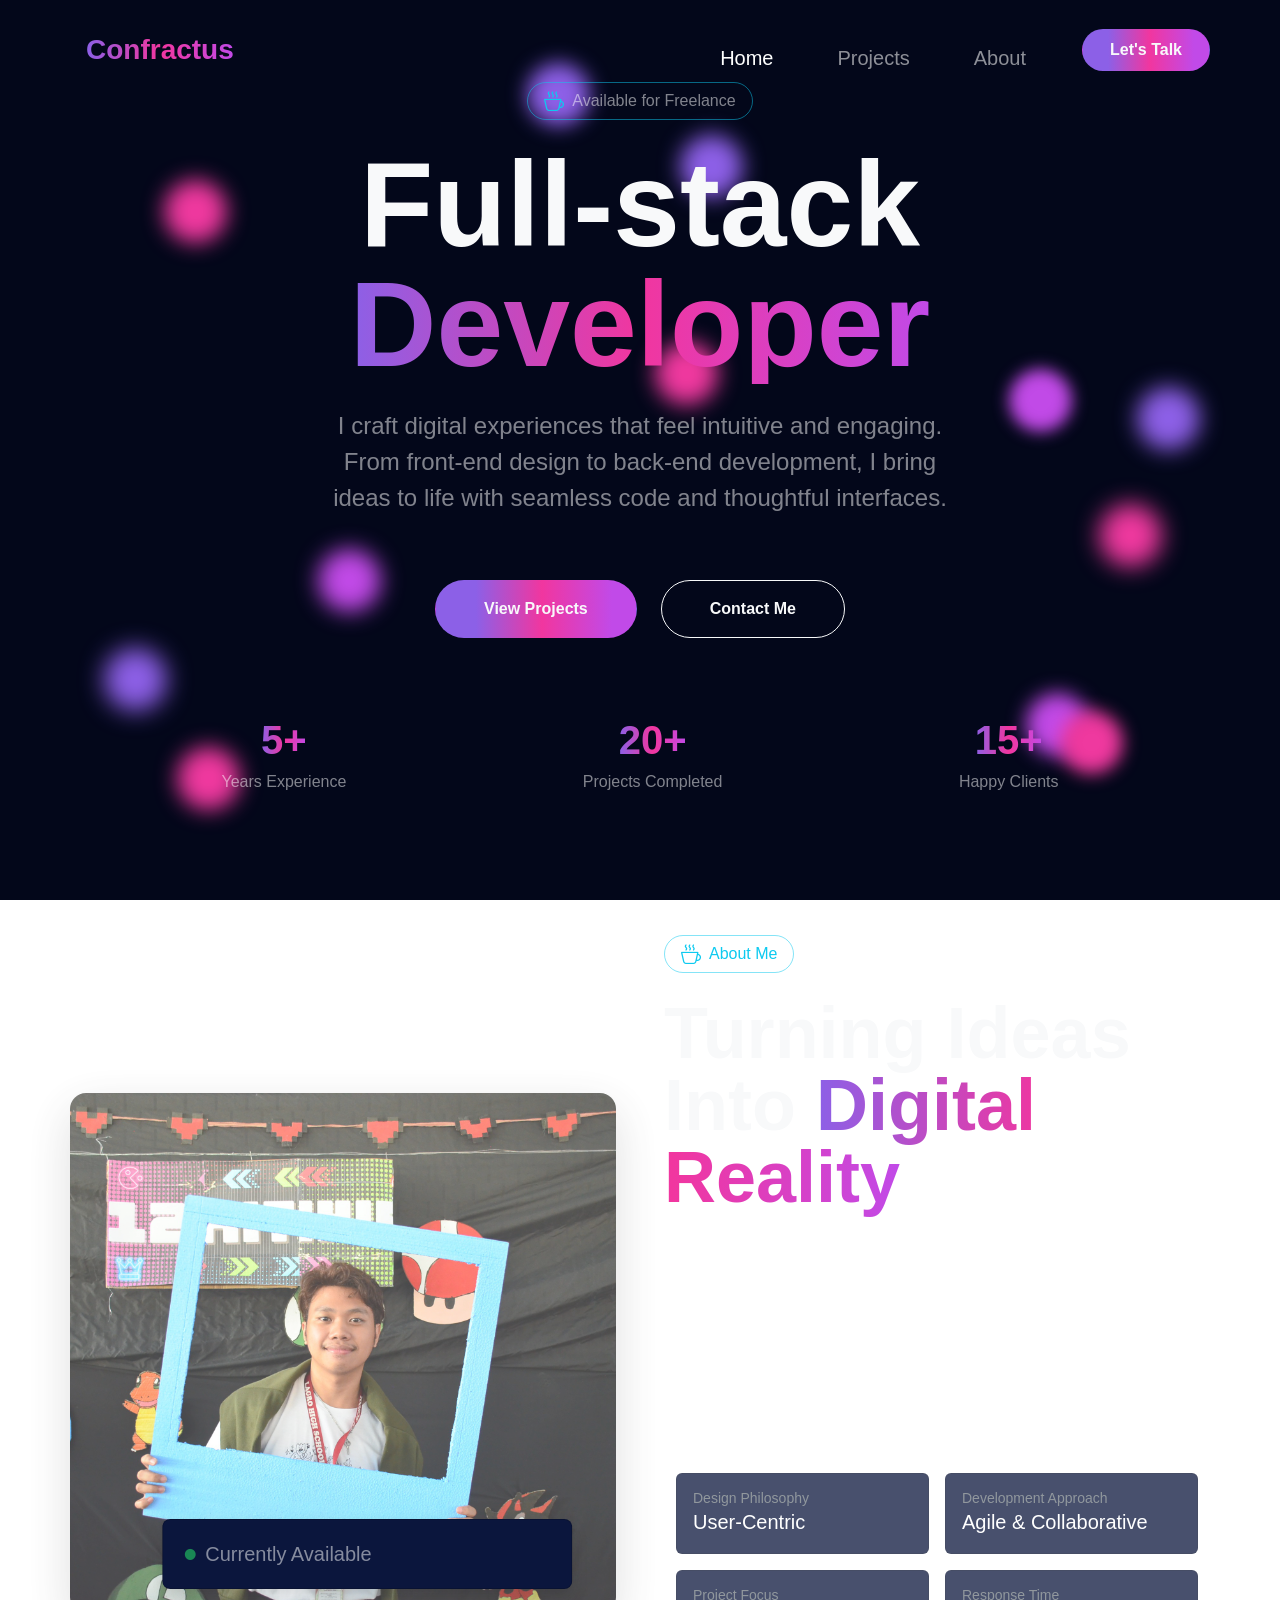
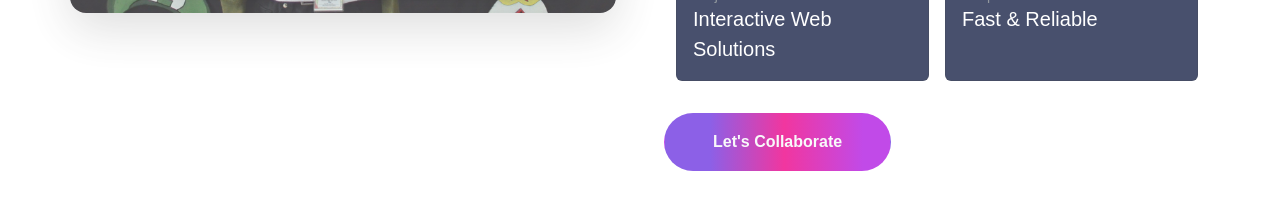
==== home.html @ 7df9ad9a "About me page" ====
<!DOCTYPE html>
<html lang="en">
<head>
    <meta charset="utf-8" />
    <meta http-equiv="X-UA-Compatible" content="IE=edge" />
    <meta name="viewport" content="width=device-width, initial-scale=1" />
    <meta name="description" content="Full-stack developer bringing ideas to life through intuitive design and interactive experiences."/>
    <meta name="author" content="Confractus" />
    <link rel="icon" type="image/png" sizes="16x16" href="">
    <title>Confractus - Home</title>
    <link href="https://cdn.jsdelivr.net/npm/bootstrap@5.3.0/dist/css/bootstrap.min.css" rel="stylesheet"/>
    <script src="https://code.jquery.com/jquery-3.6.0.min.js"></script>
    <link rel="stylesheet" href="https://cdn.jsdelivr.net/npm/bootstrap-icons@1.11.0/font/bootstrap-icons.css" />
    <link rel="stylesheet" href="https://unpkg.com/aos@next/dist/aos.css" />
    <link rel="stylesheet" href="css/background.css">
    <link rel="stylesheet" href="css/style.css">
</head>
<body>
    <div class="background">
        <span></span>
        <span></span>
        <span></span>
        <span></span>
        <span></span>
        <span></span>
        <span></span>
        <span></span>
        <span></span>
        <span></span>
        <span></span>
        <span></span>
        <span></span>
    </div>

    <nav class="navbar navbar-expand-lg navbar-dark fixed-top p-0 py-lg-2" id="mainNavbar">
        <div class="container-lg p-0 d-flex justify-content-between align-items-center">
            
            <div class="d-flex justify-content-between align-items-center w-100 w-lg-auto p-3" id="headerNavBar">
                <a class="navbar-brand text-gradient fw-bold fs-3 m-0" href="home.html">Confractus</a>

                <button class="navbar-toggler" type="button" data-bs-toggle="collapse" data-bs-target="#navbarScroll" aria-controls="navbarScroll" aria-expanded="false" aria-label="Toggle navigation">
                    <span class="navbar-toggler-icon"></span>
                </button>
            </div>

            <div class="collapse navbar-collapse justify-content-end fs-5 px-3 px-lg-0" id="navbarScroll">
                <ul class="navbar-nav me-lg-5 mb-2 mb-lg-0 my-sm-3 gap-lg-5">
                    <li class="nav-item">
                        <a class="nav-link active" href="home.html">Home</a>
                    </li>
                    <li class="nav-item">
                        <a class="nav-link" href="#">Projects</a>
                    </li>
                    <li class="nav-item">
                        <a class="nav-link" href="#aboutMe">About</a>
                    </li>
                </ul>
                <div class="pb-4 pb-lg-0 w-100" style="min-width: 8rem;">
                    <a href="#contact" class="btn btn-extend btn-shadow-gradient rounded-pill px-4 py-2 fw-bold text-light background-gradient w-100">Let's Talk</a>
                </div>
            </div>
        </div>
    </nav>

    <section class="container-fluid mb-5" >
        <div class="container d-flex justify-content-center align-items-center text-center"style="height: clamp(90vh, 100vh, 100vh);">
            <div class="d-flex flex-column justify-content-between align-items-center" >
                <span class="badge rounded-pill mb-4 border border-info p-2 border-opacity-50 px-3 py-2 d-flex align-items-center gap-2 hover-enlarge ">
                    <i class="bi bi-cup-hot fs-5 text-info "></i>
                    <span class="fw-normal text-white-50 fs-6">Available for Freelance</span>
                </span>

                <h1 class=" heading-text mb-4 fw-bold text-light lh-1 d-flex flex-column"> Full-stack <span class="text-gradient">Developer</span></h1>
                <p class="col-lg-7 col-sm-12 text-white-50 fs-4 ">I craft digital experiences that feel intuitive and engaging. From front-end design to back-end development, I bring ideas to life with seamless code and thoughtful interfaces.</p>

                <div class="container d-flex justify-content-center align-items-center gap-4 my-5">
                    <button class="  btn rounded-pill px-5 btn-extend btn-shadow-gradient py-3 background-gradient text-light fw-bold">View Projects</button>
                    <button class=" btn btn-outline-light btn-extend rounded-pill px-5 py-3 fw-bold">Contact Me</button>
                </div>
                <div class="col-lg-9 col-sm-12 d-flex justify-content-between align-items-center my-4">
                <div class="hover-moving-top">
                    <span class="fw-bold text-gradient fs-1">5+</span>
                    <p class="text-white-50 mb-0">Years Experience</p>
                </div>
                <div class="hover-moving-top">
                    <span class="fw-bold text-gradient fs-1">20+ </span>
                    <p class="text-white-50 mb-0">Projects Completed</p>
                </div>
                <div class="hover-moving-top">
                    <span class="fw-bold text-gradient fs-1">15+</span>
                    <p class="text-white-50 mb-0">Happy Clients</p>
                </div>
            </div>
            </div>
        </div>
    </section>

    <section class="container my-5 d-flex justify-content-center align-items-center" id="aboutMe" data-aos="fade-zoom-in" data-aos-easing="ease-in-back" data-aos-delay="100" data-aos-offset="0">
        <div class="d-flex flex-column justify-content-center align-items-center" >
            <div class="container d-flex justify-content-center align-items-center gap-5 flex-lg-row flex-column">
                <div class="col-lg-6 col-sm-12 d-flex justify-content-center align-items-center position-relative bg-transparent rounded-4">
                    <img src="images/Entreppic.jpg" alt="Profile Image" class="img-fluid rounded-4 shadow-lg opacity-75 " style="max-width: 100%; height: auto;">

                    <div class="card w-75 bg-dark-blue rounded-3 d-flex flex-row align-items-center p-1  position-absolute bottom-0 start-50 translate-middle-x m-3 m-md-4 shadow">
                        <p class="fs-5 fw-medium text-white-50 d-flex align-items-center m-0 gap-2 ms-3"><span class="fs-1 text-success">•</span> Currently Available</p>
                    </div>
                </div>
                <div class="col-lg-6 col-sm-12 d-flex flex-column justify-content-center align-items-start gap-4">
                    <span class="badge rounded-pill border border-info p-2 border-opacity-50 px-3 py-2 d-flex align-items-center gap-2 hover-enlarge">
                        <i class="bi bi-cup-hot fs-5 text-info"></i>
                        <span class="fw-normal text-info fs-6">About Me</span>
                    </span>
                    <h2 class="display-2 mb-2 fw-bold text-light lh-1">Turning Ideas Into <span class="text-gradient">Digital Reality</span></h2>
                    <p class="text-white-50 fs-5 mb-0 ">I’m a full-stack developer passionate about building seamless, interactive digital experiences. I craft intuitive interfaces and robust systems that work beautifully.</p>
                    <p class="text-white-50 fs-5 mb-0">Every project blends creativity with technical precision, ensuring functionality meets design. From web applications to UI/UX solutions, I bring ideas to life with impact and purpose.</p>

                    <div class="container mb-2">
                        <div class="row g-3">
                            <div class="col-lg-6 col-12">
                                <div class="card bg-dark-blue opacity-75 h-100 hover-border bg-opacity-75">
                                    <div class="card-body">
                                        <h5 class="card-title fs-7 text-secondary fw-normal mb-0">Design Philosophy</h5>
                                        <p class="card-text fs-5 fw-medium text-white">User-Centric</p>
                                    </div>
                                </div>
                            </div>

                            <div class="col-lg-6 col-12">
                                <div class="card bg-dark-blue opacity-75 h-100 hover-border bg-opacity-75">
                                    <div class="card-body">
                                        <h5 class="card-title fs-7 text-secondary fw-normal mb-0"> Development Approach</h5>
                                        <p class="card-text fs-5 fw-medium text-white">Agile & Collaborative</p>
                                    </div>
                                </div>
                            </div>

                            <div class="col-lg-6 col-12">
                                <div class="card bg-dark-blue opacity-75 h-100 hover-border bg-opacity-75">
                                    <div class="card-body">
                                        <h5 class="card-title fs-7 text-secondary fw-normal mb-0"> Project Focus</h5>
                                        <p class="card-text fs-5 fw-medium text-white">Interactive Web Solutions</p>
                                    </div>
                                </div>
                            </div>

                            <div class="col-lg-6 col-12">
                                <div class="card bg-dark-blue opacity-75 h-100 hover-border bg-opacity-75">
                                    <div class="card-body">
                                        <h5 class="card-title fs-7 text-secondary fw-normal mb-0"> Response Time</h5>
                                        <p class="card-text fs-5 fw-medium text-white"> Fast & Reliable</p>
                                    </div>
                                </div>
                            </div>

                        </div>
                    </div>

                    <button class="btn rounded-pill px-5 btn-extend btn-shadow-gradient py-3 background-gradient text-light fw-bold">Let's Collaborate</button>

                </div>
            </div>
        </div>
    </section>

    <script src="https://unpkg.com/aos@next/dist/aos.js"></script>
    <script src="js/navScroll.js"></script>
    <script>
        AOS.init();
    </script>
    <script src="https://cdn.jsdelivr.net/npm/bootstrap@5.3.2/dist/js/bootstrap.bundle.min.js"></script>

</body>
</html>
---- css/background.css ----
@keyframes move {
    100% {
        transform: translate3d(0, 0, 1px) rotate(360deg);
    }
}

.background {
    position: fixed;
    width: 100vw;
    height: 100vh;
    top: 0;
    left: 0;
    background: #03071a;
    overflow: hidden;
    z-index: -1;
}

.background span {
    width: 7vmin;
    height: 7vmin;
    border-radius: 7vmin;
    backface-visibility: hidden;
    position: absolute;
    animation: move;
    animation-duration: 1;
    animation-timing-function: linear;
    animation-iteration-count: infinite;
}


.background span:nth-child(0) {
    color: #8d60e7;
    top: 66%;
    left: 99%;
    animation-duration: 227s;
    animation-delay: -39s;
    transform-origin: -22vw -12vh;
    box-shadow: 14vmin 0 1.9035317954712871vmin currentColor;
}
.background span:nth-child(1) {
    color: #ef399f;
    top: 83%;
    left: 4%;
    animation-duration: 38s;
    animation-delay: -332s;
    transform-origin: 20vw -22vh;
    box-shadow: 14vmin 0 2.3230791707341334vmin currentColor;
}
.background span:nth-child(2) {
    color: #8d60e7;
    top: 43%;
    left: 79%;
    animation-duration: 140s;
    animation-delay: -270s;
    transform-origin: -14vw -17vh;
    box-shadow: 14vmin 0 2.4703253851269684vmin currentColor;
}
.background span:nth-child(3) {
    color: #ef399f;
    top: 38%;
    left: 61%;
    animation-duration: 112s;
    animation-delay: -378s;
    transform-origin: -8vw -16vh;
    box-shadow: -14vmin 0 2.3853430207777944vmin currentColor;
}
.background span:nth-child(4) {
    color: #8d60e7;
    top: 72%;
    left: 18%;
    animation-duration: 53s;
    animation-delay: -411s;
    transform-origin: 18vw -10vh;
    box-shadow: -14vmin 0 2.664532956546717vmin currentColor;
}
.background span:nth-child(5) {
    color: #ef399f;
    top: 20%;
    left: 3%;
    animation-duration: 234s;
    animation-delay: -212s;
    transform-origin: 19vw 12vh;
    box-shadow: 14vmin 0 2.3754712622500214vmin currentColor;
}
.background span:nth-child(6) {
    color: #8d60e7;
    top: 7%;
    left: 51%;
    animation-duration: 160s;
    animation-delay: -37s;
    transform-origin: -11vw -1vh;
    box-shadow: -14vmin 0 2.244626009627521vmin currentColor;
}
.background span:nth-child(7) {
    color: #c14ae7;
    top: 77%;
    left: 90%;
    animation-duration: 376s;
    animation-delay: -317s;
    transform-origin: 3vw 0vh;
    box-shadow: -14vmin 0 2.1729302983717815vmin currentColor;
}
.background span:nth-child(8) {
    color: #8d60e7;
    top: 15%;
    left: 63%;
    animation-duration: 265s;
    animation-delay: -195s;
    transform-origin: -2vw 22vh;
    box-shadow: -14vmin 0 2.31947982531946vmin currentColor;
}
.background span:nth-child(9) {
    color: #ef399f;
    top: 79%;
    left: 73%;
    animation-duration: 172s;
    animation-delay: -128s;
    transform-origin: 7vw -2vh;
    box-shadow: 14vmin 0 1.8725979109656739vmin currentColor;
}
.background span:nth-child(10) {
    color: #c14ae7;
    top: 41%;
    left: 69%;
    animation-duration: 392s;
    animation-delay: -348s;
    transform-origin: 15vw -19vh;
    box-shadow: 14vmin 0 1.7875002948753234vmin currentColor;
}
.background span:nth-child(11) {
    color: #c14ae7;
    top: 61%;
    left: 15%;
    animation-duration: 333s;
    animation-delay: -426s;
    transform-origin: -15vw 13vh;
    box-shadow: 14vmin 0 2.4241641636462323vmin currentColor;
}
.background span:nth-child(12) {
    color: #ef399f;
    top: 56%;
    left: 76%;
    animation-duration: 121s;
    animation-delay: -231s;
    transform-origin: 23vw 2vh;
    box-shadow: 14vmin 0 2.5846522515833668vmin currentColor;
}
---- css/style.css ----
html {
  scroll-behavior: smooth;
}
body {
    font-family: 'Poppins', sans-serif;
    scroll-behavior: smooth;
}
section.container {
    height: 90vh;
}

.text-gradient {
    background: linear-gradient(90deg, #8c60e7, #f1369f, #c14ae8);
    -webkit-background-clip: text;
    -webkit-text-fill-color: transparent;
}
.background-gradient {
    background: #8c60e7;
    background: linear-gradient(
        90deg,
        rgba(140, 96, 231, 1) 20%,
        rgba(241, 54, 159, 1) 53%,
        rgba(193, 74, 232, 1) 88%
    );
}

.fs-7 {
  font-size: 0.875rem;
}

.fs-8 {
  font-size: 0.75rem; 
}

.heading-text {
    font-size: clamp(5.5rem, 10vw, 7.5rem);
}

.hover-enlarge:hover {
    transform: scale(1.1);
    transition: transform 0.4s ease;
    box-shadow: 0 2px 15px rgba(193, 74, 232, 0.322);
}

.hover-moving-top:hover {
    transform: translateY(-10px);
    transition: transform 0.3s ease;
}

.hover-border:hover {
    border:2px solid #7478ebb0;
    box-shadow: 0 0 10px rgba(116, 120, 235, 0.623);
    transition: box-shadow 0.3s ease;
}

.btn-shadow-gradient:hover {
    background: linear-gradient(90deg, #8c60e7, #f1369f, #c14ae8);
    box-shadow: 0 4px 15px rgba(193, 74, 232, 0.6);
}

.bg-dark-blue {
    background-color: #0b163d;
}

.text-light-blue {
    color: #7477eb;
}

.navbar.scrolled {
    background: #060d33; 
    box-shadow: 0 5px 15px rgba(0,0,0,0.1);
    padding: 10px 0;
}

.navbar-background {
    background: #060d33; 
}

.navbar-background-secondary {
    background: rgb(9, 22, 68); 
    box-shadow: 0 5px 15px rgba(0,0,0,0.1);
}
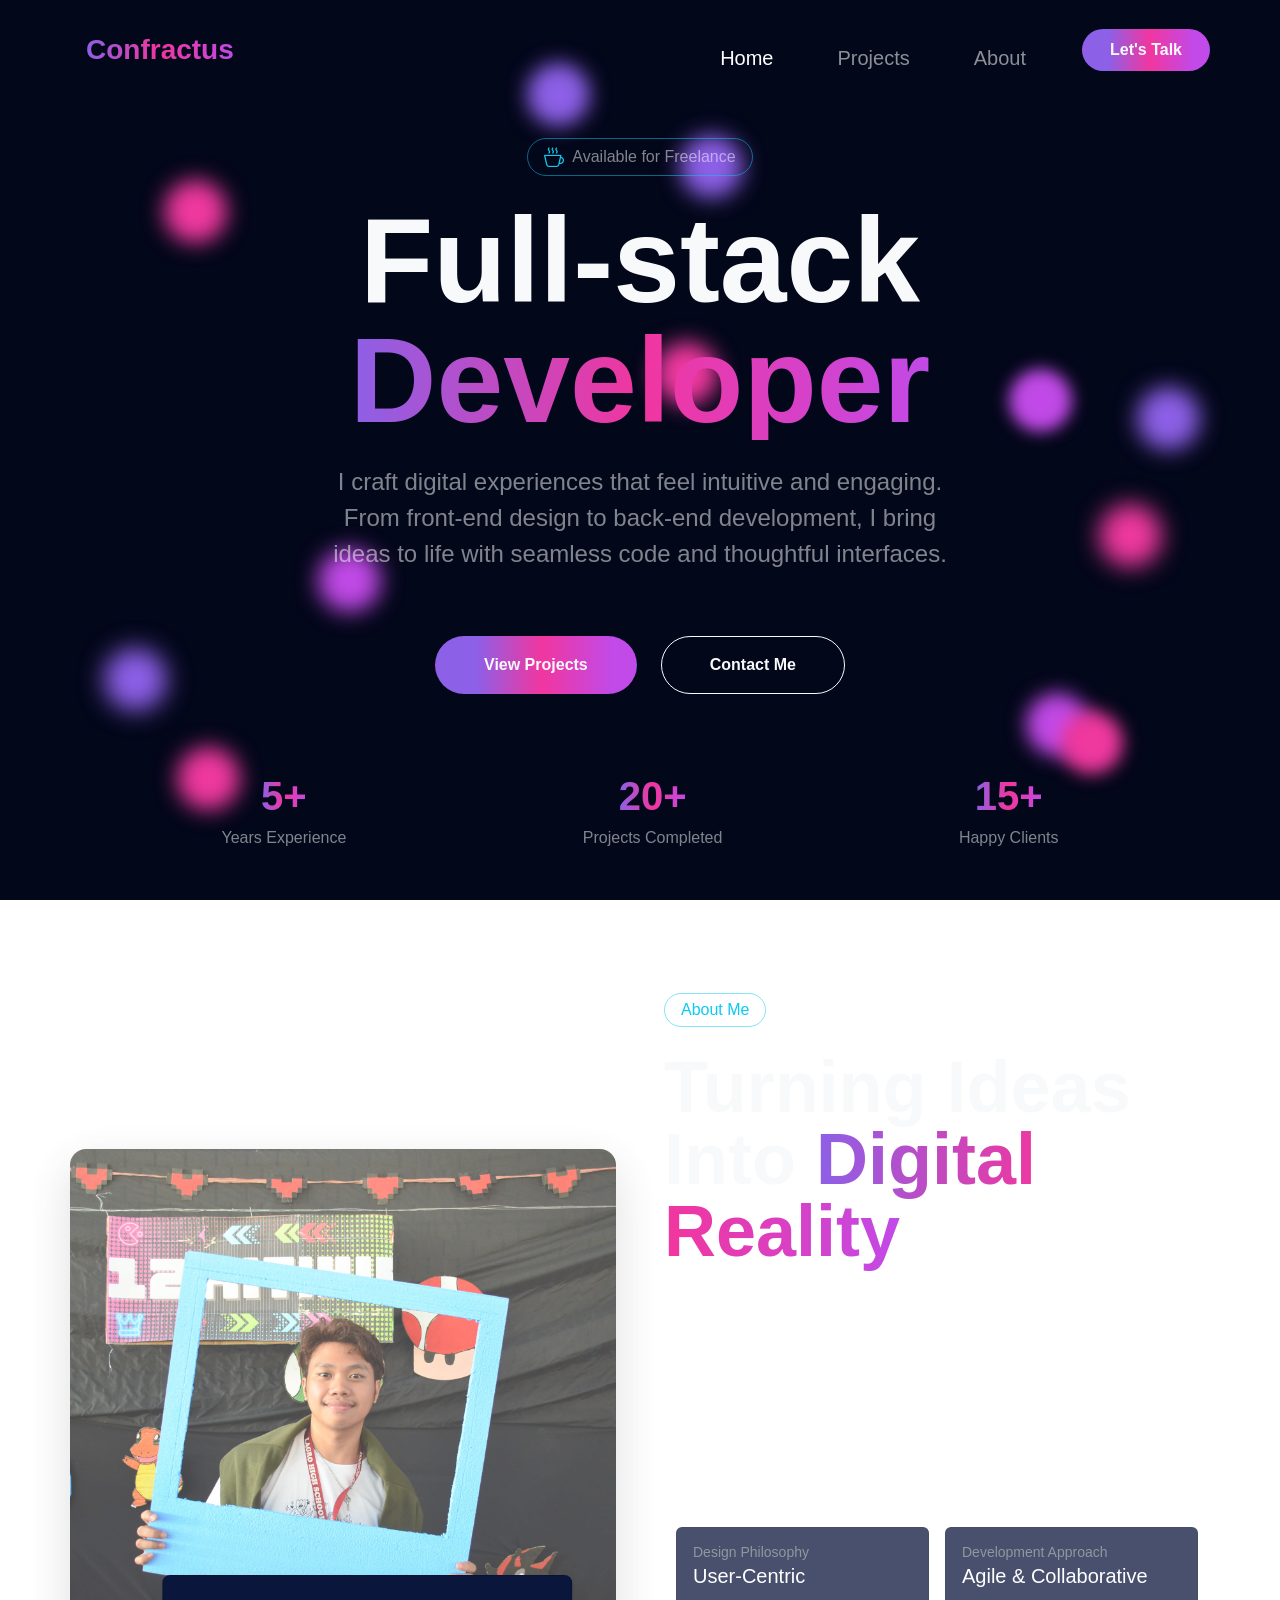
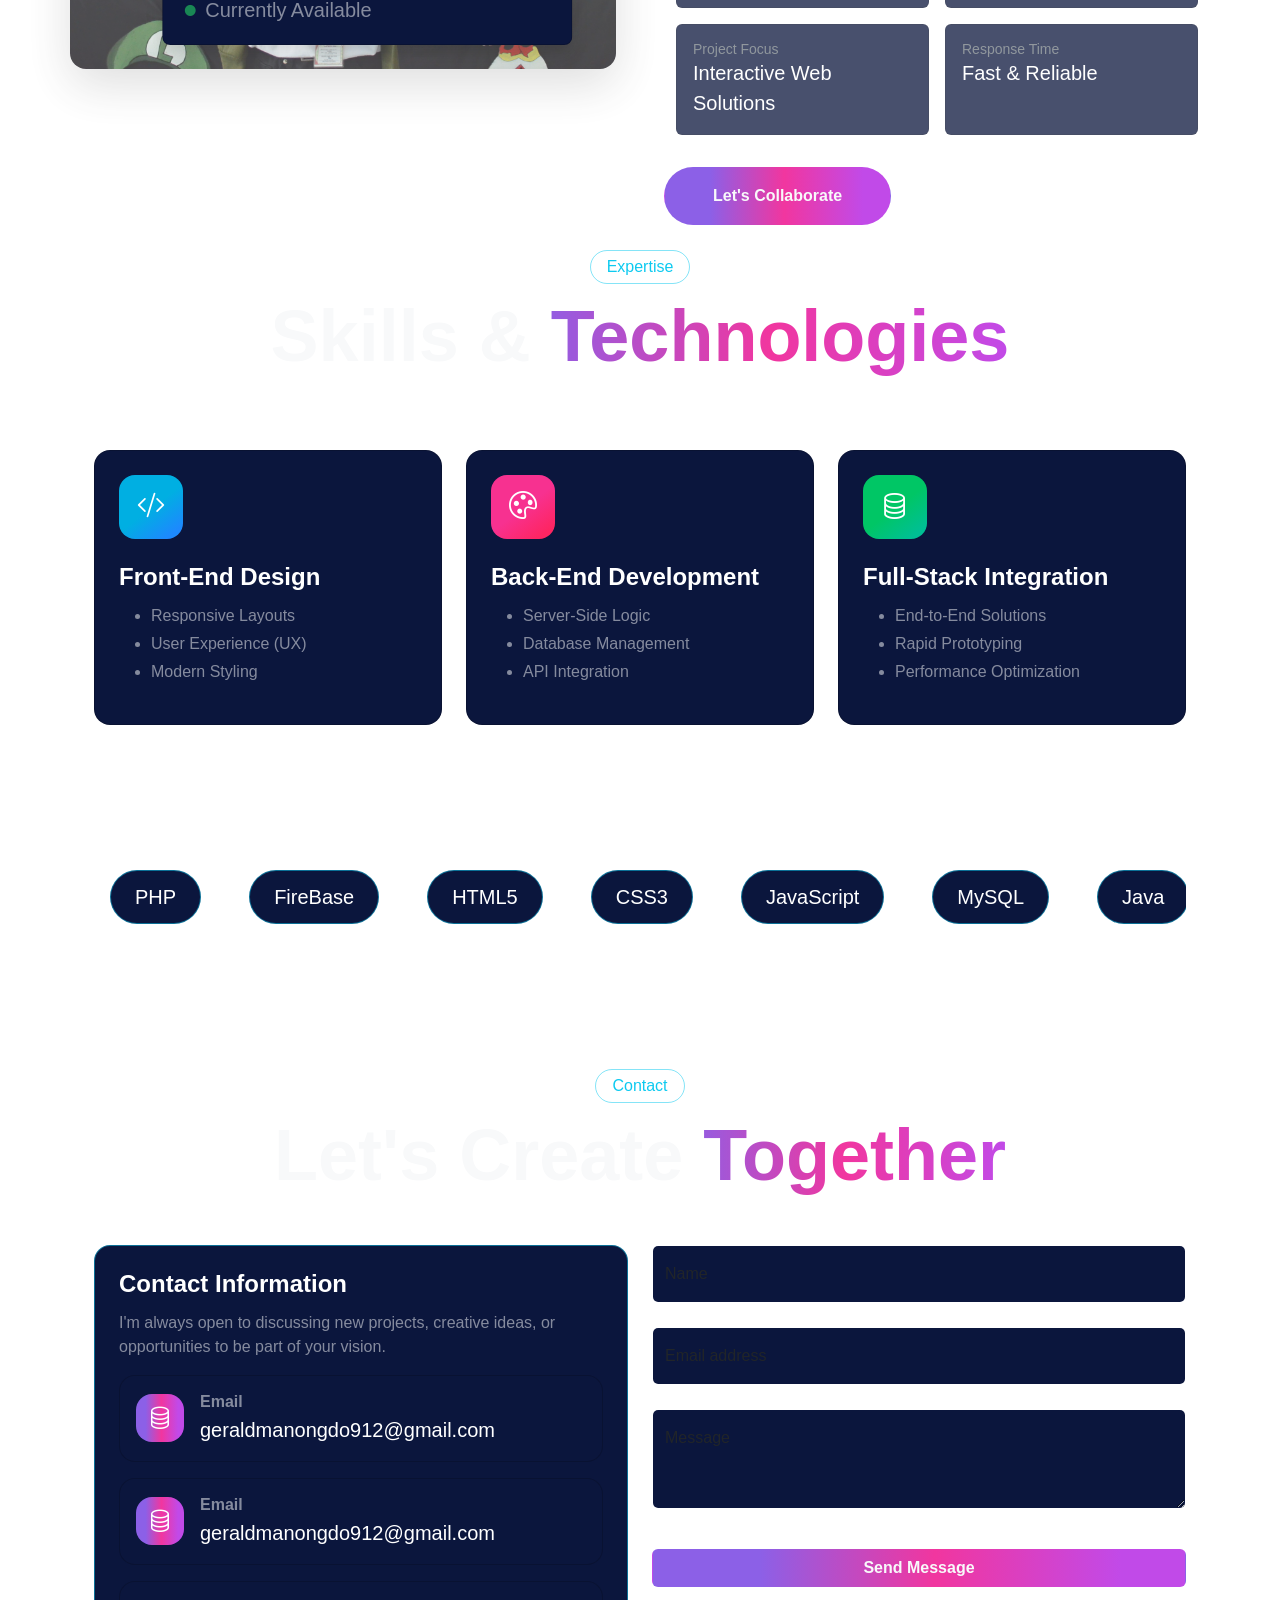
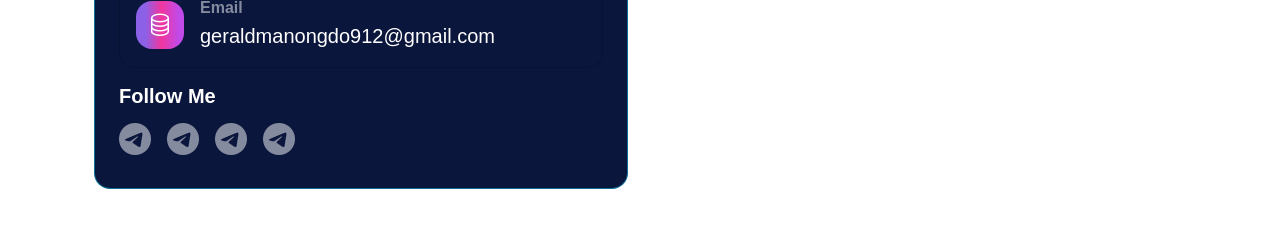
==== commit 36f9ec33: "skills and techstack" ====
--- a/home.html
+++ b/home.html
@@ -14,6 +14,9 @@
     <link rel="stylesheet" href="https://unpkg.com/aos@next/dist/aos.css" />
     <link rel="stylesheet" href="css/background.css">
     <link rel="stylesheet" href="css/style.css">
+    <link rel="stylesheet" href="css/loadingPage.css">
+    <link rel="stylesheet" href="css/marquee.css">
+    <link rel="stylesheet" href="css/floatingLable.css">
 </head>
 <body>
     <div class="background">
@@ -32,7 +35,7 @@
         <span></span>
     </div>
 
-    <nav class="navbar navbar-expand-lg navbar-dark fixed-top p-0 py-lg-2" id="mainNavbar">
+    <nav class="navbar navbar-expand-lg navbar-dark fixed-top p-0 py-lg-2 z-1" id="mainNavbar">
         <div class="container-lg p-0 d-flex justify-content-between align-items-center">
             
             <div class="d-flex justify-content-between align-items-center w-100 w-lg-auto p-3" id="headerNavBar">
@@ -44,7 +47,7 @@
             </div>
 
             <div class="collapse navbar-collapse justify-content-end fs-5 px-3 px-lg-0" id="navbarScroll">
-                <ul class="navbar-nav me-lg-5 mb-2 mb-lg-0 my-sm-3 gap-lg-5">
+                <ul class="navbar-nav me-lg-5 mb-2 mb-lg-0 my-sm-3 gap-lg-5 ">
                     <li class="nav-item">
                         <a class="nav-link active" href="home.html">Home</a>
                     </li>
@@ -62,8 +65,8 @@
         </div>
     </nav>
 
-    <section class="container-fluid mb-5" >
-        <div class="container d-flex justify-content-center align-items-center text-center"style="height: clamp(90vh, 100vh, 100vh);">
+    <section class="container-fluid my-5 pt-2" >
+        <div class="container d-flex justify-content-center align-items-center text-center" style="height: clamp(90vh, 100vh, 100vh);">
             <div class="d-flex flex-column justify-content-between align-items-center" >
                 <span class="badge rounded-pill mb-4 border border-info p-2 border-opacity-50 px-3 py-2 d-flex align-items-center gap-2 hover-enlarge ">
                     <i class="bi bi-cup-hot fs-5 text-info "></i>
@@ -95,7 +98,7 @@
         </div>
     </section>
 
-    <section class="container my-5 d-flex justify-content-center align-items-center" id="aboutMe" data-aos="fade-zoom-in" data-aos-easing="ease-in-back" data-aos-delay="100" data-aos-offset="0">
+    <section class="container d-flex justify-content-center align-items-center" id="aboutMe" data-aos="fade-zoom-in" data-aos-easing="ease-in-back" data-aos-delay="100" data-aos-offset="0">
         <div class="d-flex flex-column justify-content-center align-items-center" >
             <div class="container d-flex justify-content-center align-items-center gap-5 flex-lg-row flex-column">
                 <div class="col-lg-6 col-sm-12 d-flex justify-content-center align-items-center position-relative bg-transparent rounded-4">
@@ -107,7 +110,6 @@
                 </div>
                 <div class="col-lg-6 col-sm-12 d-flex flex-column justify-content-center align-items-start gap-4">
                     <span class="badge rounded-pill border border-info p-2 border-opacity-50 px-3 py-2 d-flex align-items-center gap-2 hover-enlarge">
-                        <i class="bi bi-cup-hot fs-5 text-info"></i>
                         <span class="fw-normal text-info fs-6">About Me</span>
                     </span>
                     <h2 class="display-2 mb-2 fw-bold text-light lh-1">Turning Ideas Into <span class="text-gradient">Digital Reality</span></h2>
@@ -162,6 +164,201 @@
         </div>
     </section>
 
+    <section class="container d-flex flex-column justify-content-center align-items-center" id="aboutMe" data-aos="fade-zoom-in" data-aos-easing="ease-in-back" data-aos-delay="100" data-aos-offset="0">
+        <span class="badge rounded-pill border border-info p-2 border-opacity-50 px-3 py-2 d-flex align-items-center gap-2 hover-enlarge mb-3">
+            <span class="fw-normal text-info fs-6">Expertise</span>
+        </span>
+
+        <h2 class="display-2 mb-2 fw-bold text-light lh-1">Skills &<span class="text-gradient"> Technologies</span></h2>
+        <p class=" text-white-50 fs-5">A comprehensive toolkit for creating exceptional digital experiences</p>
+
+        <div class="container my-4">
+            <div class="row g-4">
+                <div class="col-lg-4 col-md-6 col-12">
+                    <div class="card bg-dark-blue hover-border hover-moving-top text-white p-2 rounded-4 h-100">
+                        <div class="card-body">
+                            <span class="background-gradient-blue hover-spin rounded-4 d-flex align-items-center justify-content-center mb-4"
+                                style="width: 4rem; height: 4rem;">
+                                <i class="bi bi-code-slash fs-3 text-white"></i>
+                            </span>
+                            <h5 class="card-title fs-4 fw-bolder mb-3">Front-End Design</h5>
+                            <ul>
+                                <li class="card-subtitle mb-2 text-white-50 fs-6 fw-medium">Responsive Layouts</li>
+                                <li class="card-subtitle mb-2 text-white-50 fs-6 fw-medium">User Experience (UX)</li>
+                                <li class="card-subtitle mb-2 text-white-50 fs-6 fw-medium">Modern Styling</li>   
+                            </ul>
+                        </div>
+                    </div>
+                </div>
+
+                <div class="col-lg-4 col-md-6 col-12">
+                    <div class="card bg-dark-blue hover-border hover-moving-top text-white p-2 rounded-4 h-100">
+                        <div class="card-body">
+                            <span class="background-gradient-red hover-spin rounded-4 d-flex align-items-center justify-content-center mb-4"
+                                style="width: 4rem; height: 4rem;">
+                                <i class="bi bi-palette fs-3 text-white"></i>
+                            </span>
+                            <h5 class="card-title fs-4 fw-bolder mb-3">Back-End Development</h5>
+                            <ul>
+                                <li class="card-subtitle mb-2 text-white-50 fs-6 fw-medium">Server-Side Logic</li>
+                                <li class="card-subtitle mb-2 text-white-50 fs-6 fw-medium">Database Management</li>
+                                <li class="card-subtitle mb-2 text-white-50 fs-6 fw-medium">API Integration</li>   
+                            </ul>
+                        </div>
+                    </div>
+                </div>
+
+                <div class="col-lg-4 col-md-6 col-12">
+                    <div class="card bg-dark-blue hover-border hover-moving-top text-white p-2 rounded-4 h-100">
+                        <div class="card-body">
+                            <span class="background-gradient-green hover-spin rounded-4 d-flex align-items-center justify-content-center mb-4"
+                                style="width: 4rem; height: 4rem;">
+                                <i class="bi bi-database fs-3 text-white"></i>
+                            </span>
+                            <h5 class="card-title fs-4 fw-bolder mb-3">Full-Stack Integration</h5>
+                            <ul>
+                                <li class="card-subtitle mb-2 text-white-50 fs-6 fw-medium">End-to-End Solutions</li>
+                                <li class="card-subtitle mb-2 text-white-50 fs-6 fw-medium">Rapid Prototyping</li>
+                                <li class="card-subtitle mb-2 text-white-50 fs-6 fw-medium">Performance Optimization</li>   
+                            </ul>
+                        </div>
+                    </div>
+                </div>
+
+            </div>
+        </div>
+        
+        <div class="container my-5">
+            <h3 class="text-center text-white mb-4 fw-bold">Tech Stack </h3>
+            <div class="tech-carousel">
+                <div class="tech-group p-3">
+                    <span class="tech-item badge rounded-pill border border-info px-3 fw-normal border-opacity-50 px-4 py-3 d-flex align-items-center fs-5 bg-dark-blue hover-enlarge">PHP</span>
+                    <span class="tech-item badge rounded-pill border border-info px-3 fw-normal border-opacity-50 px-4 py-3 d-flex align-items-center fs-5 bg-dark-blue hover-enlarge">FireBase</span>
+                    <span class="tech-item badge rounded-pill border border-info px-3 fw-normal border-opacity-50 px-4 py-3 d-flex align-items-center fs-5 bg-dark-blue hover-enlarge">HTML5</span>
+                    <span class="tech-item badge rounded-pill border border-info px-3 fw-normal border-opacity-50 px-4 py-3 d-flex align-items-center fs-5 bg-dark-blue hover-enlarge">CSS3</span>
+                    <span class="tech-item badge rounded-pill border border-info px-3 fw-normal border-opacity-50 px-4 py-3 d-flex align-items-center fs-5 bg-dark-blue hover-enlarge">JavaScript</span>
+                    <span class="tech-item badge rounded-pill border border-info px-3 fw-normal border-opacity-50 px-4 py-3 d-flex align-items-center fs-5 bg-dark-blue hover-enlarge">MySQL</span>
+                    <span class="tech-item badge rounded-pill border border-info px-3 fw-normal border-opacity-50 px-4 py-3 d-flex align-items-center fs-5 bg-dark-blue hover-enlarge">Java</span>
+                    <span class="tech-item badge rounded-pill border border-info px-3 fw-normal border-opacity-50 px-4 py-3 d-flex align-items-center fs-5 bg-dark-blue hover-enlarge">Python</span>
+                    <span class="tech-item badge rounded-pill border border-info px-3 fw-normal border-opacity-50 px-4 py-3 d-flex align-items-center fs-5 bg-dark-blue hover-enlarge">Git</span>
+                </div>
+
+
+                <div class="tech-group p-3" aria-hidden="true">
+                    <span class="tech-item badge rounded-pill border border-info px-3 fw-normal border-opacity-50 px-4 py-3 d-flex align-items-center fs-5 bg-dark-blue hover-enlarge">PHP</span>
+                    <span class="tech-item badge rounded-pill border border-info px-3 fw-normal border-opacity-50 px-4 py-3 d-flex align-items-center fs-5 bg-dark-blue hover-enlarge">FireBase</span>
+                    <span class="tech-item badge rounded-pill border border-info px-3 fw-normal border-opacity-50 px-4 py-3 d-flex align-items-center fs-5 bg-dark-blue hover-enlarge">HTML5</span>
+                    <span class="tech-item badge rounded-pill border border-info px-3 fw-normal border-opacity-50 px-4 py-3 d-flex align-items-center fs-5 bg-dark-blue hover-enlarge">CSS3</span>
+                    <span class="tech-item badge rounded-pill border border-info px-3 fw-normal border-opacity-50 px-4 py-3 d-flex align-items-center fs-5 bg-dark-blue hover-enlarge">JavaScript</span>
+                    <span class="tech-item badge rounded-pill border border-info px-3 fw-normal border-opacity-50 px-4 py-3 d-flex align-items-center fs-5 bg-dark-blue hover-enlarge">MySQL</span>
+                    <span class="tech-item badge rounded-pill border border-info px-3 fw-normal border-opacity-50 px-4 py-3 d-flex align-items-center fs-5 bg-dark-blue hover-enlarge">Java</span>
+                    <span class="tech-item badge rounded-pill border border-info px-3 fw-normal border-opacity-50 px-4 py-3 d-flex align-items-center fs-5 bg-dark-blue hover-enlarge">Python</span>
+                    <span class="tech-item badge rounded-pill border border-info px-3 fw-normal border-opacity-50 px-4 py-3 d-flex align-items-center fs-5 bg-dark-blue hover-enlarge">Git</span>
+                </div>
+            </div>
+        </div>
+    </section>
+
+        <section class="container d-flex flex-column justify-content-center align-items-center" id="aboutMe" data-aos="fade-zoom-in" data-aos-easing="ease-in-back" data-aos-delay="100" data-aos-offset="0">
+        <span class="badge rounded-pill border border-info p-2 border-opacity-50 px-3 py-2 d-flex align-items-center gap-2 hover-enlarge mb-3">
+            <span class="fw-normal text-info fs-6">Contact</span>
+        </span>
+
+        <h2 class="display-2 mb-2 fw-bold text-light lh-1">Let's Create<span class="text-gradient"> Together</span></h2>
+        <p class=" text-white-50 fs-5">Have a project in mind? Let's discuss how we can bring your vision to life.</p>
+
+        <div class="container">
+            <div class="row g-4">
+                <div class="col-6">
+                    <div class="card bg-dark-blue border-info border-opacity-50 text-white p-2 rounded-4 h-100">
+                        <div class="card-body">
+                            <h5 class="card-title fs-4 fw-bolder mb-3">Contact Information</h5>
+                            <p class="card-subtitle mb-2 text-white-50 fs-6 fw-medium">I'm always open to discussing new projects, creative ideas, or opportunities to be part of your vision.</p>
+                            <div class="">
+                                <div class="card bg-dark-blue hover-border text-white rounded-4 my-3">
+                                    <div class="card-body d-flex align-items-center gap-3">
+                                        <div class="background-gradient hover-spin rounded-4 d-flex align-items-center justify-content-center" 
+                                            style="width: 3rem; height: 3rem;">
+                                        <i class="bi bi-database fs-4 text-white"></i>
+                                        </div>
+
+                                        <div class="text-center text-lg-start">
+                                        <h5 class="card-title fs-6 fw-bolder text-white-50 mb-1">Email</h5>
+                                        <p class="card-text fs-5 fw-medium text-white mb-0">geraldmanongdo912@gmail.com</p>
+                                        </div>
+
+                                    </div>
+                                </div>
+
+                                <div class="card bg-dark-blue hover-border text-white rounded-4 my-3">
+                                    <div class="card-body d-flex align-items-center gap-3">
+                                        <div class="background-gradient hover-spin rounded-4 d-flex align-items-center justify-content-center" 
+                                            style="width: 3rem; height: 3rem;">
+                                        <i class="bi bi-database fs-4 text-white"></i>
+                                        </div>
+
+                                        <div class="text-center text-lg-start">
+                                        <h5 class="card-title fs-6 fw-bolder text-white-50 mb-1">Email</h5>
+                                        <p class="card-text fs-5 fw-medium text-white mb-0">geraldmanongdo912@gmail.com</p>
+                                        </div>
+
+                                    </div>
+                                </div>
+
+                                <div class="card bg-dark-blue hover-border text-white rounded-4 my-3">
+                                    <div class="card-body d-flex align-items-center gap-3">
+                                        <div class="background-gradient hover-spin rounded-4 d-flex align-items-center justify-content-center" 
+                                            style="width: 3rem; height: 3rem;">
+                                        <i class="bi bi-database fs-4 text-white"></i>
+                                        </div>
+
+                                        <div class="text-center text-lg-start">
+                                        <h5 class="card-title fs-6 fw-bolder text-white-50 mb-1">Email</h5>
+                                        <p class="card-text fs-5 fw-medium text-white mb-0">geraldmanongdo912@gmail.com</p>
+                                        </div>
+
+                                    </div>
+                                </div>
+                            </div>
+
+                            <h5 class="card-title fs-5 fw-bolder mb-2">Follow Me</h5>
+                            <div class="d-flex align-items-center gap-3">
+                                <i class="bi bi-telegram fs-2 text-white-50"></i>
+                                <i class="bi bi-telegram fs-2 text-white-50"></i>
+                                <i class="bi bi-telegram fs-2 text-white-50"></i>
+                                <i class="bi bi-telegram fs-2 text-white-50"></i>
+                            </div>
+
+
+                        </div>
+                    </div>
+                </div>
+                <div class="col-6">
+                    <form action="">
+                        <div class="form-floating mb-4">
+                            <input type="email" class="form-control bg-dark-blue text-white" id="floatingInput" placeholder="name@example.com">
+                            <label for="floatingInput bg-dark-blue text-white">Name</label>
+                            <div class="invalid-feedback"> Please enter your name.</div>
+                        </div>
+                        <div class="form-floating mb-4">
+                            <input type="email" class="form-control bg-dark-blue text-white" id="floatingInput" placeholder="name@example.com">
+                            <label for="floatingInput bg-dark text-white">Email address</label>
+                            <div class="invalid-feedback"> Please enter a valid email address.</div>
+                        </div>
+                        <div class="form-floating mb-4">
+                            <textarea class="form-control bg-dark-blue text-white" placeholder="Leave a comment here" id="floatingTextarea2" style="height: 100px"></textarea>
+                            <label for="floatingTextarea2 bg-dark-blue text-white">Message</label>
+                            <div class="invalid-feedback"> Please enter a message.</div>
+                        </div>
+                        <button type="submit" class="btn btn-shadow-gradient background-gradient text-light fw-bold mt-3 w-100">Send Message</button>
+                    </form>
+                </div>
+            </div>
+        </div>
+    </section>
+
+
+
     <script src="https://unpkg.com/aos@next/dist/aos.js"></script>
     <script src="js/navScroll.js"></script>
     <script>
--- a/css/style.css
+++ b/css/style.css
@@ -1,27 +1,91 @@
 html {
   scroll-behavior: smooth;
 }
+
 body {
-    font-family: 'Poppins', sans-serif;
-    scroll-behavior: smooth;
+  font-family: "Poppins", sans-serif;
+  scroll-behavior: smooth;
 }
+
+::-webkit-scrollbar {
+  width: 8px;
+}
+
+::-webkit-scrollbar-track {
+  background: #0b163d;
+}
+
+::-webkit-scrollbar-thumb {
+  background: linear-gradient(
+    150deg,
+    rgba(140, 96, 231, 1) 20%,
+    rgba(241, 54, 159, 1) 53%,
+    rgba(193, 74, 232, 1) 88%
+  );
+  border-radius: 10px;
+}
+
+::-webkit-scrollbar-thumb:hover {
+  background: linear-gradient(
+    150deg,
+    rgba(140, 96, 231, 1) 20%,
+    rgba(241, 54, 159, 1) 53%,
+    rgba(193, 74, 232, 1) 88%
+  );
+}
+
 section.container {
+  height: auto;
+  margin-bottom: 10rem;
+}
+
+@media screen and (min-width: 990px) {
+  section.container {
     height: 90vh;
+    margin-bottom: 0;
+  }
 }
 
 .text-gradient {
-    background: linear-gradient(90deg, #8c60e7, #f1369f, #c14ae8);
-    -webkit-background-clip: text;
-    -webkit-text-fill-color: transparent;
+  background: linear-gradient(90deg, #8c60e7, #f1369f, #c14ae8);
+  -webkit-background-clip: text;
+  -webkit-text-fill-color: transparent;
 }
 .background-gradient {
-    background: #8c60e7;
-    background: linear-gradient(
-        90deg,
-        rgba(140, 96, 231, 1) 20%,
-        rgba(241, 54, 159, 1) 53%,
-        rgba(193, 74, 232, 1) 88%
-    );
+  background: #8c60e7;
+  background: linear-gradient(
+    90deg,
+    rgba(140, 96, 231, 1) 20%,
+    rgba(241, 54, 159, 1) 53%,
+    rgba(193, 74, 232, 1) 88%
+  );
+}
+
+.background-gradient-blue {
+  background: #00afe2;
+  background: linear-gradient(
+    143deg,
+    rgba(0, 175, 226, 1) 51%,
+    rgba(29, 137, 254, 1) 88%
+  );
+}
+
+.background-gradient-green {
+  background: #00c665;
+  background: linear-gradient(
+    143deg,
+    rgba(0, 198, 101, 1) 51%,
+    rgba(0, 191, 148, 1) 88%
+  );
+}
+
+.background-gradient-red {
+  background: #f73190;
+  background: linear-gradient(
+    143deg,
+    rgba(247, 49, 144, 1) 51%,
+    rgba(254, 37, 98, 1) 88%
+  );
 }
 
 .fs-7 {
@@ -29,54 +93,71 @@
 }
 
 .fs-8 {
-  font-size: 0.75rem; 
+  font-size: 0.75rem;
 }
 
 .heading-text {
-    font-size: clamp(5.5rem, 10vw, 7.5rem);
+  font-size: clamp(5.5rem, 10vw, 7.5rem);
 }
 
 .hover-enlarge:hover {
-    transform: scale(1.1);
-    transition: transform 0.4s ease;
-    box-shadow: 0 2px 15px rgba(193, 74, 232, 0.322);
+  transform: scale(1.1);
+  transition: transform 0.4s ease;
+  box-shadow: 0 2px 15px rgba(193, 74, 232, 0.322);
 }
 
 .hover-moving-top:hover {
-    transform: translateY(-10px);
-    transition: transform 0.3s ease;
+  transform: translateY(-10px);
+  transition: transform 0.3s ease;
 }
 
 .hover-border:hover {
-    border:2px solid #7478ebb0;
-    box-shadow: 0 0 10px rgba(116, 120, 235, 0.623);
-    transition: box-shadow 0.3s ease;
+  border: 2px solid #7478ebb0;
+  box-shadow: 0 0 10px rgba(116, 120, 235, 0.623);
+  transition: box-shadow 0.3s ease;
+}
+
+.hover-spin:hover {
+  transform: rotate(360deg);
+  transition: transform 0.7s ease;
 }
 
 .btn-shadow-gradient:hover {
-    background: linear-gradient(90deg, #8c60e7, #f1369f, #c14ae8);
-    box-shadow: 0 4px 15px rgba(193, 74, 232, 0.6);
+  background: linear-gradient(90deg, #8c60e7, #f1369f, #c14ae8);
+  box-shadow: 0 4px 15px rgba(193, 74, 232, 0.6);
 }
 
 .bg-dark-blue {
-    background-color: #0b163d;
+  background-color: #0b163d !important;
 }
 
+.form-control.bg-dark-blue {
+  border: 1px solid rgba(255,255,255,0.2);
+}
+
+.form-control.bg-dark-blue:focus {
+  background-color: #0f172a;
+  color: #fff;
+  border-color: #7477eb;
+  box-shadow: none;
+}
+
+
 .text-light-blue {
-    color: #7477eb;
+  color: #7477eb;
 }
 
 .navbar.scrolled {
-    background: #060d33; 
-    box-shadow: 0 5px 15px rgba(0,0,0,0.1);
-    padding: 10px 0;
+  background: #060d33;
+  box-shadow: 0 5px 15px rgba(0, 0, 0, 0.1);
+  padding: 10px 0;
 }
 
 .navbar-background {
-    background: #060d33; 
+  background: #060d33;
 }
 
 .navbar-background-secondary {
-    background: rgb(9, 22, 68); 
-    box-shadow: 0 5px 15px rgba(0,0,0,0.1);
+  background: rgb(9, 22, 68);
+  box-shadow: 0 5px 15px rgba(0, 0, 0, 0.1);
 }
--- a/css/loadingPage.css
+++ b/css/loadingPage.css
@@ -0,0 +1,20 @@
+@keyframes gradientMove {
+    0% { background-position: 0% 50%; }
+    50% { background-position: 100% 50%; }
+    100% { background-position: 0% 50%; }
+}
+
+.progress {
+    height: 25px;
+    border-radius: 50px;
+    overflow: hidden;
+}
+
+.progress-bar {
+    font-weight: bold;
+    transition: width 0.3s ease;
+}
+
+.z-100 {
+    z-index: 100;
+}
--- a/css/marquee.css
+++ b/css/marquee.css
@@ -0,0 +1,35 @@
+.tech-carousel {
+  overflow: hidden;
+  display: flex;
+}
+
+.tech-carousel > * {
+  flex: 0 0 100%;
+}
+
+.tech-carousel:hover .tech-group {
+  animation-play-state: paused;
+}
+
+.tech-group {
+  display: flex;
+  align-items: center;
+  justify-content: space-around;
+  gap: 3rem;
+  padding-right: 3rem;
+  will-change: transform;
+  animation: scrolling 20s linear infinite;
+}
+
+.tech-item {
+  white-space: nowrap;
+}
+
+@keyframes scrolling {
+  0% {
+    transform: translateX(0);
+  }
+  100% {
+    transform: translateX(-100%);
+  }
+}
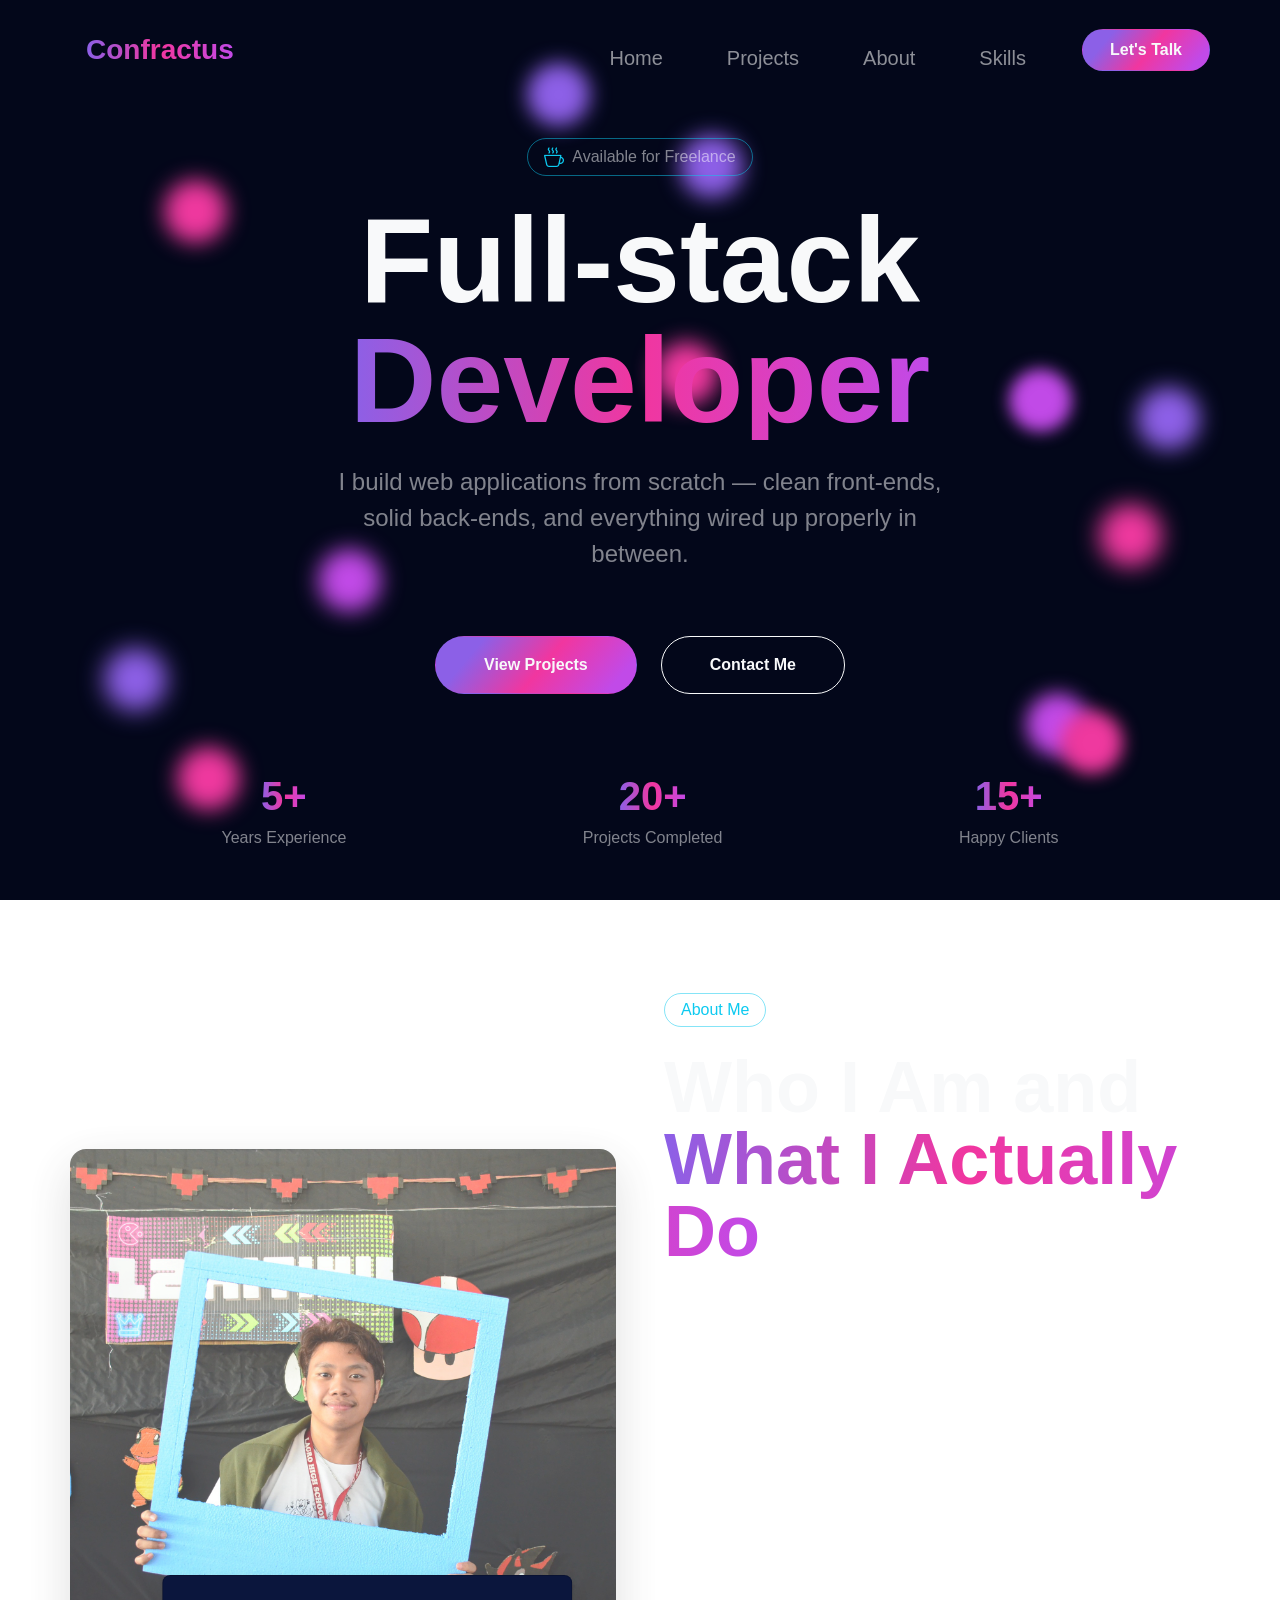
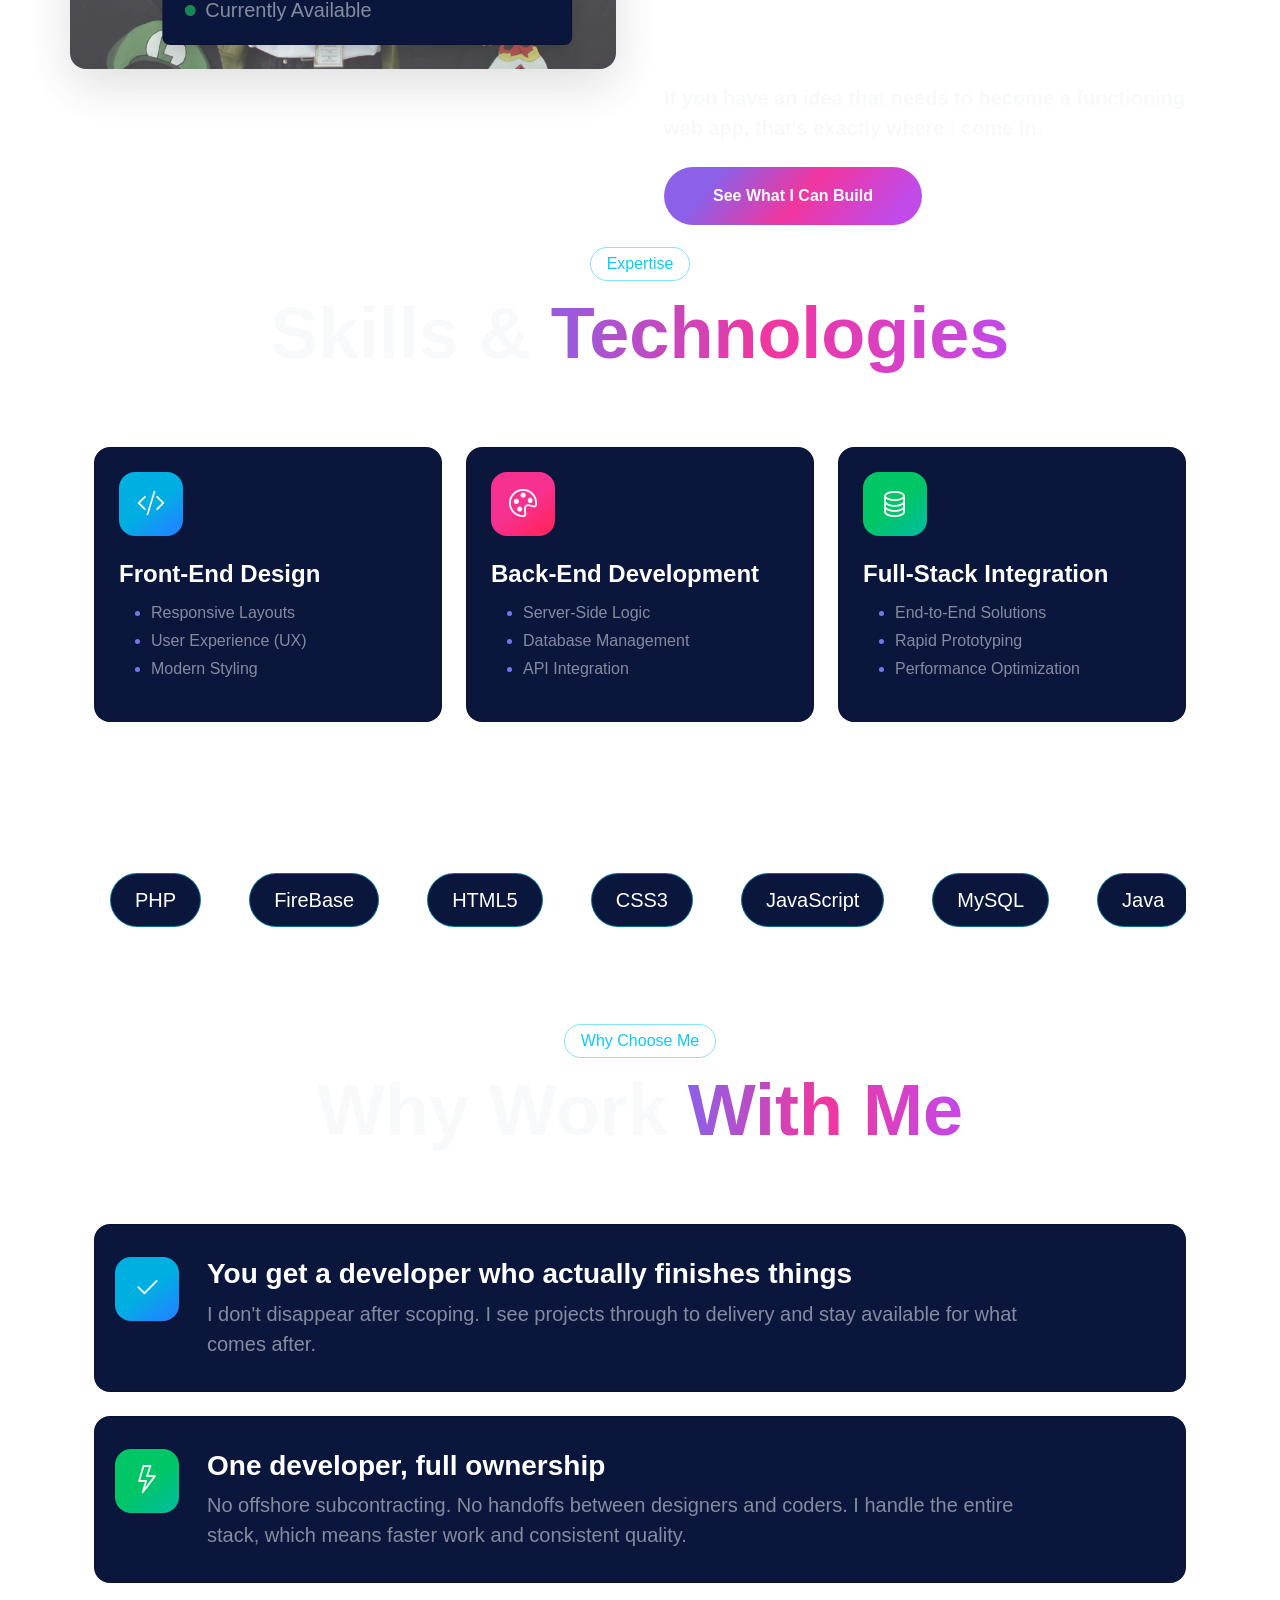
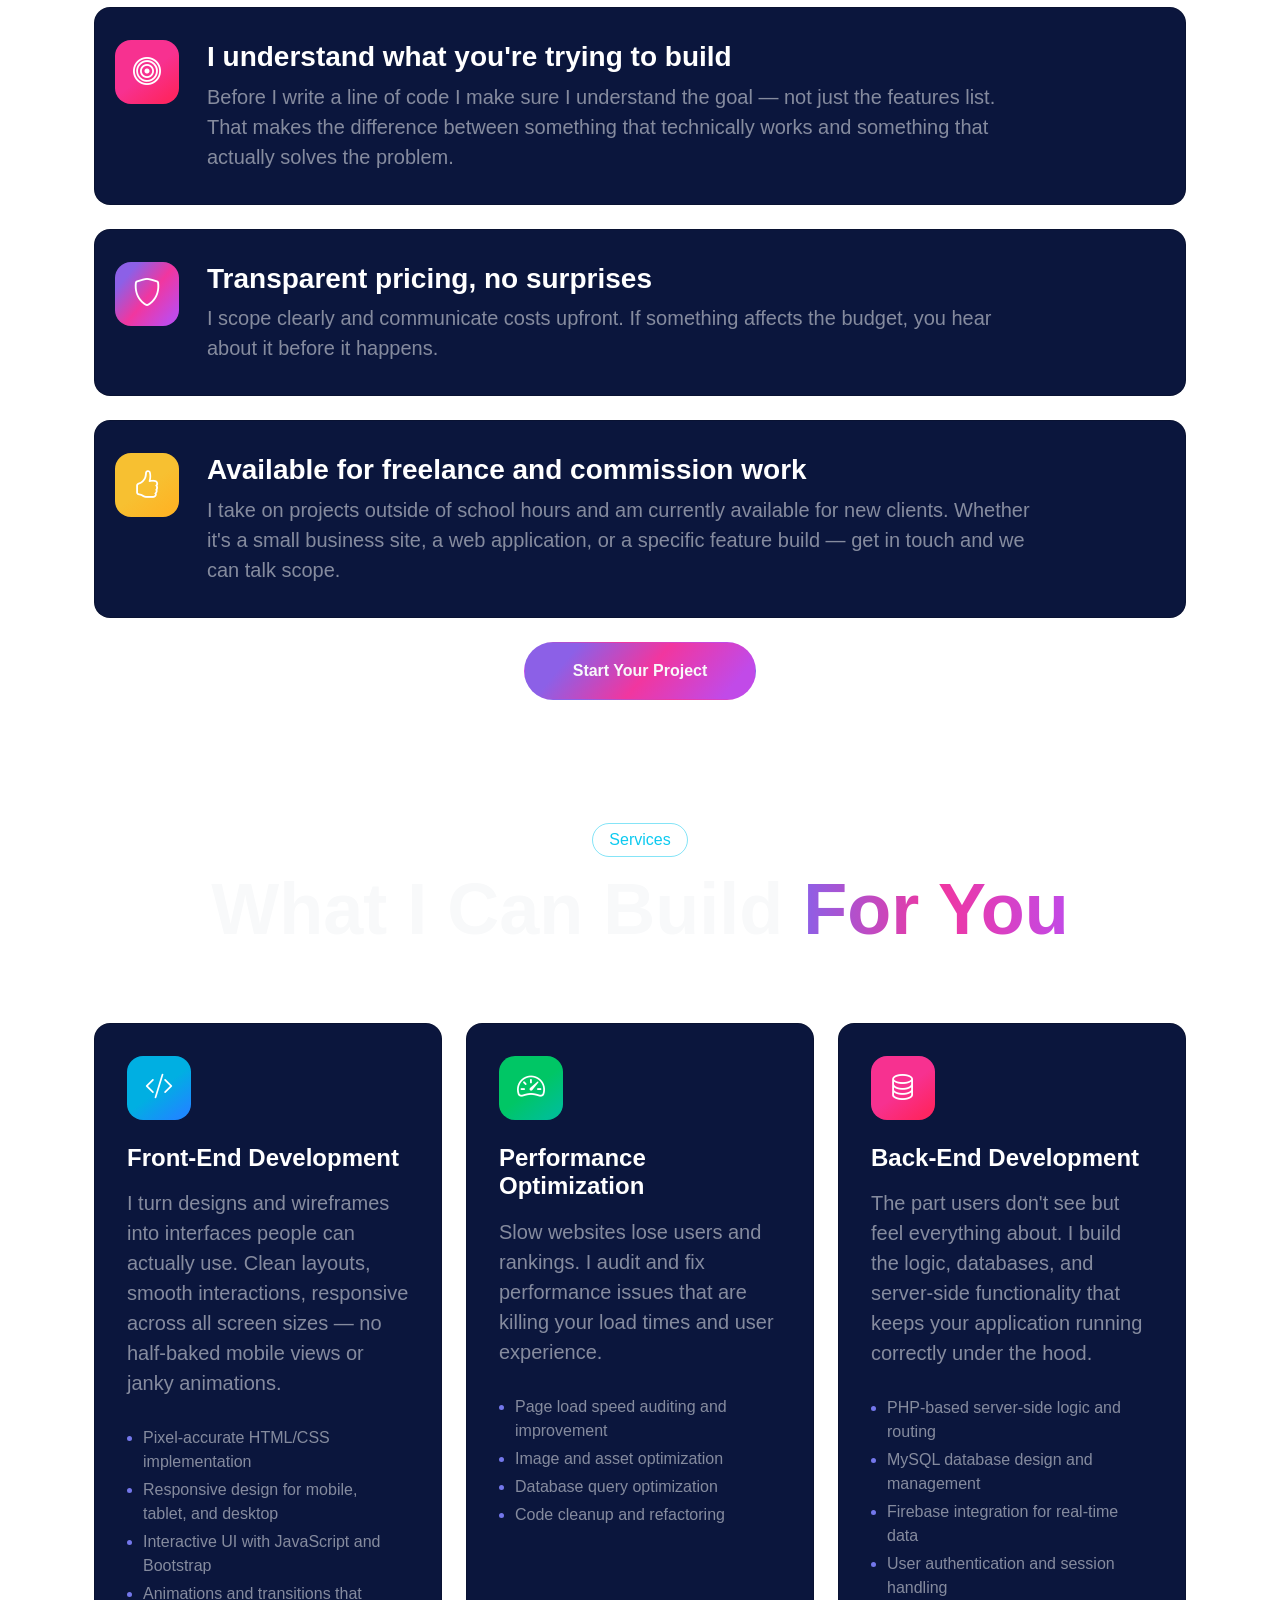
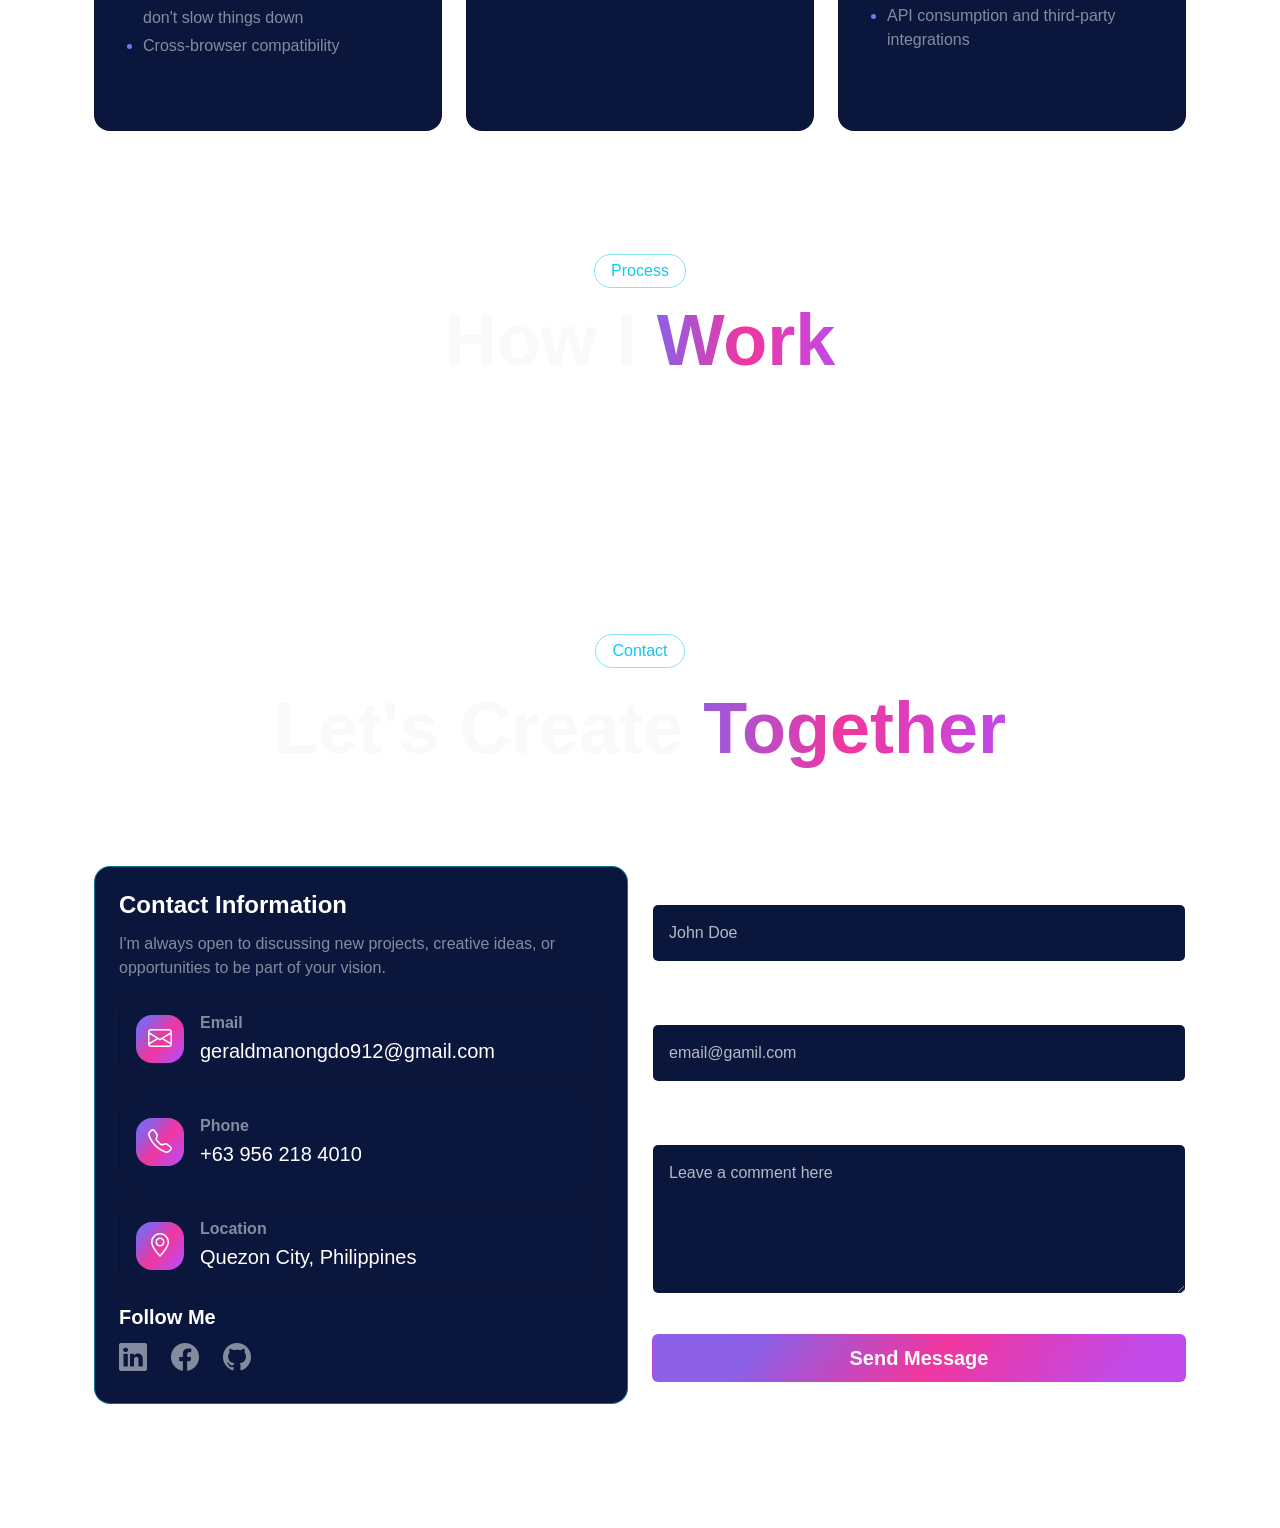
==== commit c3bb7713: "adding 2 section" ====
--- a/home.html
+++ b/home.html
@@ -4,10 +4,37 @@
     <meta charset="utf-8" />
     <meta http-equiv="X-UA-Compatible" content="IE=edge" />
     <meta name="viewport" content="width=device-width, initial-scale=1" />
-    <meta name="description" content="Full-stack developer bringing ideas to life through intuitive design and interactive experiences."/>
+    <link rel="icon" type="image/png" sizes="16x16" href="">
+    <title>Confractus | Full-Stack Developer Portfolio — Gerald Manongdo</title>
+    <meta name="description"content="Full-stack developer from Quezon City, Philippines. Available for freelance web projects. Let's build something." />
+    <meta name="keywords"content="full-stack developer Philippines, freelance web developer Philippines, PHP MySQL developer, JavaScript developer for hire, web application developer Quezon City, hire full-stack developer, Firebase web developer, custom website development Philippines, front-end back-end developer, responsive web design Philippines" />
     <meta name="author" content="Confractus" />
-    <link rel="icon" type="image/png" sizes="16x16" href="">
-    <title>Confractus - Home</title>
+    <meta name="robots" content="index, follow" />
+    <!-- <link rel="canonical" href="https://confractus.com/" /> -->
+
+    <meta property="og:type" content="website" />
+    <meta property="og:site_name" content="Confractus Portfolio" />
+    <meta property="og:title" content="Gerald Manongdo — Full-Stack Developer Philippines" />
+    <meta property="og:description"
+        content="Full-stack developer from Quezon City building web apps with PHP, JavaScript, MySQL, and Firebase. Available for freelance and commission-based projects." />
+    <!-- <meta property="og:url" content="https://yourdomain.com/" /> -->
+    <!-- <meta property="og:image" content="https://yourdomain.com/images/og-preview.jpg" /> -->
+    <meta property="og:image:width" content="1200" />
+    <meta property="og:image:height" content="630" />
+    <meta property="og:image:alt" content="Gerald Manongdo — Full-Stack Developer Portfolio" />
+    <meta property="og:locale" content="en_PH" />
+
+    <meta name="geo.region" content="PH-00" />
+    <meta name="geo.placename" content="Quezon City, Philippines" />
+    <meta name="geo.position" content="14.676;121.043" />
+    <meta name="ICBM" content="14.676, 121.043" />
+
+    <link rel="icon" type="image/png" sizes="32x32" href="/favicon-32x32.png" />
+    <link rel="icon" type="image/png" sizes="16x16" href="/favicon-16x16.png" />
+    <link rel="apple-touch-icon" sizes="180x180" href="/apple-touch-icon.png" />
+    <link rel="manifest" href="/site.webmanifest" />
+    <meta name="theme-color" content="#0a0a0a" />
+
     <link href="https://cdn.jsdelivr.net/npm/bootstrap@5.3.0/dist/css/bootstrap.min.css" rel="stylesheet"/>
     <script src="https://code.jquery.com/jquery-3.6.0.min.js"></script>
     <link rel="stylesheet" href="https://cdn.jsdelivr.net/npm/bootstrap-icons@1.11.0/font/bootstrap-icons.css" />
@@ -49,23 +76,26 @@
             <div class="collapse navbar-collapse justify-content-end fs-5 px-3 px-lg-0" id="navbarScroll">
                 <ul class="navbar-nav me-lg-5 mb-2 mb-lg-0 my-sm-3 gap-lg-5 ">
                     <li class="nav-item">
-                        <a class="nav-link active" href="home.html">Home</a>
+                        <a class="nav-link" href="home.html#home">Home</a>
                     </li>
                     <li class="nav-item">
                         <a class="nav-link" href="#">Projects</a>
                     </li>
                     <li class="nav-item">
-                        <a class="nav-link" href="#aboutMe">About</a>
+                        <a class="nav-link" href="home.html#aboutMe">About</a>
+                    </li>
+                    <li class="nav-item">
+                        <a class="nav-link" href="home.html#skills">Skills</a>
                     </li>
                 </ul>
                 <div class="pb-4 pb-lg-0 w-100" style="min-width: 8rem;">
-                    <a href="#contact" class="btn btn-extend btn-shadow-gradient rounded-pill px-4 py-2 fw-bold text-light background-gradient w-100">Let's Talk</a>
+                    <a href="home.html#contactMe" class="btn btn-extend btn-shadow-gradient rounded-pill px-4 py-2 fw-bold text-light background-gradient w-100">Let's Talk</a>
                 </div>
             </div>
         </div>
     </nav>
 
-    <section class="container-fluid my-5 pt-2" >
+    <section class="container-fluid my-5 pt-2" id="home" >
         <div class="container d-flex justify-content-center align-items-center text-center" style="height: clamp(90vh, 100vh, 100vh);">
             <div class="d-flex flex-column justify-content-between align-items-center" >
                 <span class="badge rounded-pill mb-4 border border-info p-2 border-opacity-50 px-3 py-2 d-flex align-items-center gap-2 hover-enlarge ">
@@ -74,7 +104,7 @@
                 </span>
 
                 <h1 class=" heading-text mb-4 fw-bold text-light lh-1 d-flex flex-column"> Full-stack <span class="text-gradient">Developer</span></h1>
-                <p class="col-lg-7 col-sm-12 text-white-50 fs-4 ">I craft digital experiences that feel intuitive and engaging. From front-end design to back-end development, I bring ideas to life with seamless code and thoughtful interfaces.</p>
+                <p class="col-lg-7 col-sm-12 text-white-50 fs-4 ">I build web applications from scratch — clean front-ends, solid back-ends, and everything wired up properly in between.</p>
 
                 <div class="container d-flex justify-content-center align-items-center gap-4 my-5">
                     <button class="  btn rounded-pill px-5 btn-extend btn-shadow-gradient py-3 background-gradient text-light fw-bold">View Projects</button>
@@ -102,7 +132,7 @@
         <div class="d-flex flex-column justify-content-center align-items-center" >
             <div class="container d-flex justify-content-center align-items-center gap-5 flex-lg-row flex-column">
                 <div class="col-lg-6 col-sm-12 d-flex justify-content-center align-items-center position-relative bg-transparent rounded-4">
-                    <img src="images/Entreppic.jpg" alt="Profile Image" class="img-fluid rounded-4 shadow-lg opacity-75 " style="max-width: 100%; height: auto;">
+                    <img src="images/gerald-manongdo-developer.jpg" alt="Profile Image" class="img-fluid rounded-4 shadow-lg opacity-75 " style="max-width: 100%; height: auto;">
 
                     <div class="card w-75 bg-dark-blue rounded-3 d-flex flex-row align-items-center p-1  position-absolute bottom-0 start-50 translate-middle-x m-3 m-md-4 shadow">
                         <p class="fs-5 fw-medium text-white-50 d-flex align-items-center m-0 gap-2 ms-3"><span class="fs-1 text-success">•</span> Currently Available</p>
@@ -112,59 +142,22 @@
                     <span class="badge rounded-pill border border-info p-2 border-opacity-50 px-3 py-2 d-flex align-items-center gap-2 hover-enlarge">
                         <span class="fw-normal text-info fs-6">About Me</span>
                     </span>
-                    <h2 class="display-2 mb-2 fw-bold text-light lh-1">Turning Ideas Into <span class="text-gradient">Digital Reality</span></h2>
-                    <p class="text-white-50 fs-5 mb-0 ">I’m a full-stack developer passionate about building seamless, interactive digital experiences. I craft intuitive interfaces and robust systems that work beautifully.</p>
-                    <p class="text-white-50 fs-5 mb-0">Every project blends creativity with technical precision, ensuring functionality meets design. From web applications to UI/UX solutions, I bring ideas to life with impact and purpose.</p>
-
-                    <div class="container mb-2">
-                        <div class="row g-3">
-                            <div class="col-lg-6 col-12">
-                                <div class="card bg-dark-blue opacity-75 h-100 hover-border bg-opacity-75">
-                                    <div class="card-body">
-                                        <h5 class="card-title fs-7 text-secondary fw-normal mb-0">Design Philosophy</h5>
-                                        <p class="card-text fs-5 fw-medium text-white">User-Centric</p>
-                                    </div>
-                                </div>
-                            </div>
-
-                            <div class="col-lg-6 col-12">
-                                <div class="card bg-dark-blue opacity-75 h-100 hover-border bg-opacity-75">
-                                    <div class="card-body">
-                                        <h5 class="card-title fs-7 text-secondary fw-normal mb-0"> Development Approach</h5>
-                                        <p class="card-text fs-5 fw-medium text-white">Agile & Collaborative</p>
-                                    </div>
-                                </div>
-                            </div>
-
-                            <div class="col-lg-6 col-12">
-                                <div class="card bg-dark-blue opacity-75 h-100 hover-border bg-opacity-75">
-                                    <div class="card-body">
-                                        <h5 class="card-title fs-7 text-secondary fw-normal mb-0"> Project Focus</h5>
-                                        <p class="card-text fs-5 fw-medium text-white">Interactive Web Solutions</p>
-                                    </div>
-                                </div>
-                            </div>
-
-                            <div class="col-lg-6 col-12">
-                                <div class="card bg-dark-blue opacity-75 h-100 hover-border bg-opacity-75">
-                                    <div class="card-body">
-                                        <h5 class="card-title fs-7 text-secondary fw-normal mb-0"> Response Time</h5>
-                                        <p class="card-text fs-5 fw-medium text-white"> Fast & Reliable</p>
-                                    </div>
-                                </div>
-                            </div>
-
-                        </div>
-                    </div>
-
-                    <button class="btn rounded-pill px-5 btn-extend btn-shadow-gradient py-3 background-gradient text-light fw-bold">Let's Collaborate</button>
-
-                </div>
-            </div>
-        </div>
-    </section>
-
-    <section class="container d-flex flex-column justify-content-center align-items-center" id="aboutMe" data-aos="fade-zoom-in" data-aos-easing="ease-in-back" data-aos-delay="100" data-aos-offset="0">
+                    <h2 class="display-2 mb-2 fw-bold text-light lh-1">Who I Am and <span class="text-gradient">What I Actually Do</span></h2>
+                    <p class="text-white-50 fs-6 mb-0 ">I got into web development because I wanted to build things that solve real problems — not just pages that look good in a mockup. My goal has always been simple: take an idea, figure out what it needs to actually work, and then build it.</p>
+                    <p class="text-white-50 fs-6 mb-0">I'm currently finishing my BSIT degree at National University, but I've been building websites long before the degree started. Every project taught me something the classroom didn't. Most of what I know about handling edge cases, writing maintainable code, and keeping clients happy came from working on actual projects with real deadlines.</p>
+                    <p class="text-white-50 fs-6 mb-0">I work with PHP, JavaScript, Firebase, MySQL, and a handful of other tools depending on what the job calls for. I'm not married to any particular stack — I care about what works, what scales, and what your users will actually enjoy using.</p>
+
+                    <span class="text-light fs-5 mb-0 fw-bold" >If you have an idea that needs to become a functioning web app, that's exactly where I come in.</span>
+                
+
+                    <button class="btn rounded-pill px-5 btn-extend btn-shadow-gradient py-3 background-gradient text-light fw-bold" href="#services">See What I Can Build</button>
+
+                </div>
+            </div>
+        </div>
+    </section>
+
+    <section class="container d-flex flex-column justify-content-center align-items-center" id="skills" data-aos="fade-zoom-in" data-aos-easing="ease-in-back" data-aos-delay="100" data-aos-offset="0">
         <span class="badge rounded-pill border border-info p-2 border-opacity-50 px-3 py-2 d-flex align-items-center gap-2 hover-enlarge mb-3">
             <span class="fw-normal text-info fs-6">Expertise</span>
         </span>
@@ -181,7 +174,7 @@
                                 style="width: 4rem; height: 4rem;">
                                 <i class="bi bi-code-slash fs-3 text-white"></i>
                             </span>
-                            <h5 class="card-title fs-4 fw-bolder mb-3">Front-End Design</h5>
+                            <h3 class="card-title fs-4 fw-bolder mb-3">Front-End Design</h3>
                             <ul>
                                 <li class="card-subtitle mb-2 text-white-50 fs-6 fw-medium">Responsive Layouts</li>
                                 <li class="card-subtitle mb-2 text-white-50 fs-6 fw-medium">User Experience (UX)</li>
@@ -198,7 +191,7 @@
                                 style="width: 4rem; height: 4rem;">
                                 <i class="bi bi-palette fs-3 text-white"></i>
                             </span>
-                            <h5 class="card-title fs-4 fw-bolder mb-3">Back-End Development</h5>
+                            <h3 class="card-title fs-4 fw-bolder mb-3">Back-End Development</h3>
                             <ul>
                                 <li class="card-subtitle mb-2 text-white-50 fs-6 fw-medium">Server-Side Logic</li>
                                 <li class="card-subtitle mb-2 text-white-50 fs-6 fw-medium">Database Management</li>
@@ -215,7 +208,7 @@
                                 style="width: 4rem; height: 4rem;">
                                 <i class="bi bi-database fs-3 text-white"></i>
                             </span>
-                            <h5 class="card-title fs-4 fw-bolder mb-3">Full-Stack Integration</h5>
+                            <h3 class="card-title fs-4 fw-bolder mb-3">Full-Stack Integration</h3>
                             <ul>
                                 <li class="card-subtitle mb-2 text-white-50 fs-6 fw-medium">End-to-End Solutions</li>
                                 <li class="card-subtitle mb-2 text-white-50 fs-6 fw-medium">Rapid Prototyping</li>
@@ -229,7 +222,7 @@
         </div>
         
         <div class="container my-5">
-            <h3 class="text-center text-white mb-4 fw-bold">Tech Stack </h3>
+            <h2 class="text-center text-white mb-4 fw-bold">Tech Stack </h2>
             <div class="tech-carousel">
                 <div class="tech-group p-3">
                     <span class="tech-item badge rounded-pill border border-info px-3 fw-normal border-opacity-50 px-4 py-3 d-flex align-items-center fs-5 bg-dark-blue hover-enlarge">PHP</span>
@@ -259,30 +252,193 @@
         </div>
     </section>
 
-        <section class="container d-flex flex-column justify-content-center align-items-center" id="aboutMe" data-aos="fade-zoom-in" data-aos-easing="ease-in-back" data-aos-delay="100" data-aos-offset="0">
+    <section class="container d-flex flex-column justify-content-center align-items-center" style="height: auto; margin-bottom: 10rem;" id="whyChooseMe" data-aos="fade-zoom-in" data-aos-easing="ease-in-back" data-aos-delay="100" data-aos-offset="0">
         <span class="badge rounded-pill border border-info p-2 border-opacity-50 px-3 py-2 d-flex align-items-center gap-2 hover-enlarge mb-3">
+            <span class="fw-normal text-info fs-6">Why Choose Me</span>
+        </span>
+
+        <h2 class="display-2 mb-2 fw-bold text-light lh-1">Why Work <span class="text-gradient"> With Me</span></h2>
+        <p class=" text-white-50 fs-5">Real commitment, transparent process, and results you can rely on</p>
+
+        <div class="container my-4 d-flex flex-column justify-content-center align-items-center gap-4">
+            <div class="card container bg-dark-blue hover-border text-white rounded-4 p-3 w-100">
+                <div class="card-body h-100 row gap-3 w-100">
+                    <div class="col-2 background-gradient-blue hover-spin rounded-4 d-flex align-items-center justify-content-center" style="width: 4rem; height: 4rem;">
+                        <i class="bi bi-check2 fs-3 text-white"></i>
+                    </div>
+                    <div class="col-10 text-start">
+                        <h3 class="card-title fs-3 fw-bold text-white mb-2">You get a developer who actually finishes things</h3>
+                        <p class="card-text fs-5 fw-medium text-white-50 mb-0">I don't disappear after scoping. I see projects through to delivery and stay available for what comes after.</p>
+                    </div>
+
+                </div>
+            </div>
+            <div class="card container bg-dark-blue hover-border text-white rounded-4 p-3 w-100">
+                <div class="card-body h-100 row gap-3 w-100">
+                    <div class="col-2 background-gradient-green hover-spin rounded-4 d-flex align-items-center justify-content-center" style="width: 4rem; height: 4rem;">
+                        <i class="bi bi-lightning fs-3 text-white"></i>
+                    </div>
+                    <div class="col-10 text-start">
+                        <h3 class="card-title fs-3 fw-bold text-white mb-2">One developer, full ownership</h3>
+                        <p class="card-text fs-5 fw-medium text-white-50 mb-0">No offshore subcontracting. No handoffs between designers and coders. I handle the entire stack, which means faster work and consistent quality.</p>
+                    </div>
+
+                </div>
+            </div>
+            <div class="card container bg-dark-blue hover-border text-white rounded-4 p-3 w-100">
+                <div class="card-body h-100 row gap-3 w-100">
+                    <div class="col-2 background-gradient-red hover-spin rounded-4 d-flex align-items-center justify-content-center" style="width: 4rem; height: 4rem;">
+                        <i class="bi bi-bullseye fs-3 text-white"></i>
+                    </div>
+                    <div class="col-10 text-start">
+                        <h3 class="card-title fs-3 fw-bold text-white mb-2">I understand what you're trying to build</h3>
+                        <p class="card-text fs-5 fw-medium text-white-50 mb-0">Before I write a line of code I make sure I understand the goal — not just the features list. That makes the difference between something that technically works and something that actually solves the problem.</p>
+                    </div>
+
+                </div>
+            </div>
+            <div class="card container bg-dark-blue hover-border text-white rounded-4 p-3 w-100">
+                <div class="card-body h-100 row gap-3 w-100">
+                    <div class="col-2 background-gradient hover-spin rounded-4 d-flex align-items-center justify-content-center" style="width: 4rem; height: 4rem;">
+                        <i class="bi bi-shield fs-3 text-white"></i>
+                    </div>
+                    <div class="col-10 text-start">
+                        <h3 class="card-title fs-3 fw-bold text-white mb-2">Transparent pricing, no surprises</h3>
+                        <p class="card-text fs-5 fw-medium text-white-50 mb-0">I scope clearly and communicate costs upfront. If something affects the budget, you hear about it before it happens.</p>
+                    </div>
+
+                </div>
+            </div>
+            <div class="card container bg-dark-blue hover-border text-white rounded-4 p-3 w-100">
+                <div class="card-body h-100 row gap-3 w-100">
+                    <div class="col-2 background-gradient-yellow hover-spin rounded-4 d-flex align-items-center justify-content-center" style="width: 4rem; height: 4rem;">
+                        <i class="bi bi-hand-thumbs-up fs-3 text-white"></i>
+                    </div>
+                    <div class="col-10 text-start">
+                        <h3 class="card-title fs-3 fw-bold text-white mb-2">Available for freelance and commission work</h3>
+                        <p class="card-text fs-5 fw-medium text-white-50 mb-0">I take on projects outside of school hours and am currently available for new clients. Whether it's a small business site, a web application, or a specific feature build — get in touch and we can talk scope.</p>
+                    </div>
+                </div>
+            </div>
+            <div class="d-flex justify-content-center">
+                <button class="btn rounded-pill px-5 btn-extend btn-shadow-gradient py-3 background-gradient text-light fw-bold" href="#contactMe">Start Your Project</button>
+            </div>
+        </div>
+        
+    </section>
+
+    <section class="container d-flex flex-column justify-content-center align-items-center" style="margin-bottom: 10rem;" id="services" data-aos="fade-zoom-in" data-aos-easing="ease-in-back" data-aos-delay="100" data-aos-offset="0">
+        <span class="badge rounded-pill border border-info p-2 border-opacity-50 px-3 py-2 d-flex align-items-center gap-2 hover-enlarge mb-3">
+            <span class="fw-normal text-info fs-6">Services</span>
+        </span>
+
+        <h2 class="display-2 mb-2 fw-bold text-light lh-1">What I Can Build <span class="text-gradient"> For You</span></h2>
+        <p class=" text-white-50 fs-5">Full-stack development services from front-end to back-end and everything in between</p>
+
+        <div class="container my-4">
+            <div class="row g-4">
+                <div class="col-lg-4 col-md-6 col-12">
+                    <div class="card bg-dark-blue hover-border hover-moving-top text-white p-3 rounded-4 h-100">
+                        <div class="card-body">
+                            <span class="background-gradient-blue hover-spin rounded-4 d-flex align-items-center justify-content-center mb-4"
+                                style="width: 4rem; height: 4rem;">
+                                <i class="bi bi-code-slash fs-3 text-white"></i>
+                            </span>
+                            <h3 class="card-title fs-4 fw-bolder mb-3">Front-End Development</h3>
+                            <p class="card-text text-white-50 fs-5 ">I turn designs and wireframes into interfaces people can actually use. Clean layouts, smooth interactions, responsive across all screen sizes — no half-baked mobile views or janky animations.</p>
+                            <ul class="lh-3 p-3">
+                                <li class="card-subtitle mb-2 text-white-50 fs-6 fw-medium">Pixel-accurate HTML/CSS implementation</li>
+                                <li class="card-subtitle mb-2 text-white-50 fs-6 fw-medium">Responsive design for mobile, tablet, and desktop</li>
+                                <li class="card-subtitle mb-2 text-white-50 fs-6 fw-medium">Interactive UI with JavaScript and Bootstrap</li>
+                                <li class="card-subtitle mb-2 text-white-50 fs-6 fw-medium">Animations and transitions that don't slow things down</li>
+                                <li class="card-subtitle mb-2 text-white-50 fs-6 fw-medium">Cross-browser compatibility</li>
+                            </ul>
+                        </div>
+                    </div>
+                </div>
+
+                <div class="col-lg-4 col-md-6 col-12">
+                    <div class="card bg-dark-blue hover-border hover-moving-top text-white p-3 rounded-4 h-100">
+                        <div class="card-body">
+                            <span class="background-gradient-green hover-spin rounded-4 d-flex align-items-center justify-content-center mb-4"
+                                style="width: 4rem; height: 4rem;">
+                                <i class="bi bi-speedometer2 fs-3 text-white"></i>
+                            </span>
+                            <h3 class="card-title fs-4 fw-bolder mb-3">Performance Optimization</h3>
+                            <p class=" text-white-50 fs-5">Slow websites lose users and rankings. I audit and fix performance issues that are killing your load times and user experience.</p>
+                            <ul class="lh-3 p-3">
+                                <li class="card-subtitle mb-2 text-white-50 fs-6 fw-medium">Page load speed auditing and improvement</li>
+                                <li class="card-subtitle mb-2 text-white-50 fs-6 fw-medium">Image and asset optimization</li>
+                                <li class="card-subtitle mb-2 text-white-50 fs-6 fw-medium">Database query optimization</li>
+                                <li class="card-subtitle mb-2 text-white-50 fs-6 fw-medium">Code cleanup and refactoring</li>
+                            </ul>
+                        </div>
+                    </div>
+                </div>
+
+                <div class="col-lg-4 col-md-6 col-12">
+                    <div class="card bg-dark-blue hover-border hover-moving-top text-white p-3 rounded-4 h-100">
+                        <div class="card-body">
+                            <span class="background-gradient-red hover-spin rounded-4 d-flex align-items-center justify-content-center mb-4"
+                                style="width: 4rem; height: 4rem;">
+                                <i class="bi bi-database fs-3 text-white"></i>
+                            </span>
+                            <h3 class="card-title fs-4 fw-bolder mb-3">Back-End Development</h3>
+                            <p class="card-text text-white-50 fs-5">The part users don't see but feel everything about. I build the logic, databases, and server-side functionality that keeps your application running correctly under the hood.</p>
+                            <ul class="lh-3 p-3">
+                                <li class="card-subtitle mb-2 text-white-50 fs-6 fw-medium">PHP-based server-side logic and routing</li>
+                                <li class="card-subtitle mb-2 text-white-50 fs-6 fw-medium">MySQL database design and management</li>
+                                <li class="card-subtitle mb-2 text-white-50 fs-6 fw-medium">Firebase integration for real-time data</li>
+                                <li class="card-subtitle mb-2 text-white-50 fs-6 fw-medium">User authentication and session handling</li>
+                                <li class="card-subtitle mb-2 text-white-50 fs-6 fw-medium">API consumption and third-party integrations</li>
+
+                            </ul>
+                        </div>
+                    </div>
+                </div>
+
+            </div>
+        </div>
+    </section>
+
+    <section class="container d-flex flex-column justify-content-center align-items-center" style="height: auto; margin-bottom: 10rem;" id="services" data-aos="fade-zoom-in" data-aos-easing="ease-in-back" data-aos-delay="100" data-aos-offset="0">
+        <span class="badge rounded-pill border border-info p-2 border-opacity-50 px-3 py-2 d-flex align-items-center gap-2 hover-enlarge mb-3">
+            <span class="fw-normal text-info fs-6">Process</span>
+        </span>
+
+        <h2 class="display-2 mb-2 fw-bold text-light lh-1">How I <span class="text-gradient"> Work</span></h2>
+        <p class=" text-white-50 fs-5">I keep projects simple on your end so you're not managing confusion</p>
+
+        <div class="container my-4">
+            
+        </div>
+    </section>
+
+
+    <section class="container d-flex flex-column justify-content-center align-items-center" id="contactMe" data-aos="fade-zoom-in" data-aos-easing="ease-in-back" data-aos-delay="100" data-aos-offset="0">
+        <span class="badge rounded-pill border border-info p-2 border-opacity-50 px-3 py-2 d-flex align-items-center gap-2 hover-enlarge mb-4">
             <span class="fw-normal text-info fs-6">Contact</span>
         </span>
 
         <h2 class="display-2 mb-2 fw-bold text-light lh-1">Let's Create<span class="text-gradient"> Together</span></h2>
         <p class=" text-white-50 fs-5">Have a project in mind? Let's discuss how we can bring your vision to life.</p>
 
-        <div class="container">
+        <div class="container my-5">
             <div class="row g-4">
-                <div class="col-6">
+                <div class="col-12 col-lg-6">
                     <div class="card bg-dark-blue border-info border-opacity-50 text-white p-2 rounded-4 h-100">
                         <div class="card-body">
-                            <h5 class="card-title fs-4 fw-bolder mb-3">Contact Information</h5>
+                            <h3 class="card-title fs-4 fw-bolder mb-3 ">Contact Information</h3>
                             <p class="card-subtitle mb-2 text-white-50 fs-6 fw-medium">I'm always open to discussing new projects, creative ideas, or opportunities to be part of your vision.</p>
                             <div class="">
                                 <div class="card bg-dark-blue hover-border text-white rounded-4 my-3">
                                     <div class="card-body d-flex align-items-center gap-3">
                                         <div class="background-gradient hover-spin rounded-4 d-flex align-items-center justify-content-center" 
                                             style="width: 3rem; height: 3rem;">
-                                        <i class="bi bi-database fs-4 text-white"></i>
+                                        <i class="bi bi-envelope fs-4 text-white"></i>
                                         </div>
 
-                                        <div class="text-center text-lg-start">
+                                        <div class=" text-start">
                                         <h5 class="card-title fs-6 fw-bolder text-white-50 mb-1">Email</h5>
                                         <p class="card-text fs-5 fw-medium text-white mb-0">geraldmanongdo912@gmail.com</p>
                                         </div>
@@ -294,12 +450,12 @@
                                     <div class="card-body d-flex align-items-center gap-3">
                                         <div class="background-gradient hover-spin rounded-4 d-flex align-items-center justify-content-center" 
                                             style="width: 3rem; height: 3rem;">
-                                        <i class="bi bi-database fs-4 text-white"></i>
+                                        <i class="bi bi-telephone fs-4 text-white"></i>
                                         </div>
 
-                                        <div class="text-center text-lg-start">
-                                        <h5 class="card-title fs-6 fw-bolder text-white-50 mb-1">Email</h5>
-                                        <p class="card-text fs-5 fw-medium text-white mb-0">geraldmanongdo912@gmail.com</p>
+                                        <div class=" text-start">
+                                        <h5 class="card-title fs-6 fw-bolder text-white-50 mb-1">Phone</h5>
+                                        <p class="card-text fs-5 fw-medium text-white mb-0">+63 956 218 4010</p>
                                         </div>
 
                                     </div>
@@ -309,53 +465,62 @@
                                     <div class="card-body d-flex align-items-center gap-3">
                                         <div class="background-gradient hover-spin rounded-4 d-flex align-items-center justify-content-center" 
                                             style="width: 3rem; height: 3rem;">
-                                        <i class="bi bi-database fs-4 text-white"></i>
+                                        <i class="bi bi-geo-alt fs-4 text-white"></i>
                                         </div>
 
-                                        <div class="text-center text-lg-start">
-                                        <h5 class="card-title fs-6 fw-bolder text-white-50 mb-1">Email</h5>
-                                        <p class="card-text fs-5 fw-medium text-white mb-0">geraldmanongdo912@gmail.com</p>
+                                        <div class=" text-start">
+                                        <h5 class="card-title fs-6 fw-bolder text-white-50 mb-1">Location</h5>
+                                        <p class="card-text fs-5 fw-medium text-white mb-0">Quezon City, Philippines</p>
                                         </div>
 
                                     </div>
                                 </div>
                             </div>
 
-                            <h5 class="card-title fs-5 fw-bolder mb-2">Follow Me</h5>
-                            <div class="d-flex align-items-center gap-3">
-                                <i class="bi bi-telegram fs-2 text-white-50"></i>
-                                <i class="bi bi-telegram fs-2 text-white-50"></i>
-                                <i class="bi bi-telegram fs-2 text-white-50"></i>
-                                <i class="bi bi-telegram fs-2 text-white-50"></i>
+                            <h4 class="card-title fs-5 fw-bolder mb-2">Follow Me</h4>
+                            <div class="d-flex align-items-center gap-4">
+                                <a href="https://www.linkedin.com/in/gerald-manongdo-197348359/" target="_blank" ><i class="bi bi-linkedin fs-3 text-white-50 hover-text-color"></i></a>
+                                <a href="https://www.facebook.com/geraldmanongdo.912" target="_blank"><i class="bi bi-facebook fs-3 text-white-50 hover-text-color"></i></a>
+                                <a href="https://github.com/GeraldManongdo" target="_blank"><i class="bi bi-github fs-3 text-white-50 hover-text-color"></i></a>
                             </div>
 
 
                         </div>
                     </div>
                 </div>
-                <div class="col-6">
-                    <form action="">
-                        <div class="form-floating mb-4">
-                            <input type="email" class="form-control bg-dark-blue text-white" id="floatingInput" placeholder="name@example.com">
-                            <label for="floatingInput bg-dark-blue text-white">Name</label>
-                            <div class="invalid-feedback"> Please enter your name.</div>
-                        </div>
-                        <div class="form-floating mb-4">
-                            <input type="email" class="form-control bg-dark-blue text-white" id="floatingInput" placeholder="name@example.com">
-                            <label for="floatingInput bg-dark text-white">Email address</label>
-                            <div class="invalid-feedback"> Please enter a valid email address.</div>
-                        </div>
-                        <div class="form-floating mb-4">
-                            <textarea class="form-control bg-dark-blue text-white" placeholder="Leave a comment here" id="floatingTextarea2" style="height: 100px"></textarea>
-                            <label for="floatingTextarea2 bg-dark-blue text-white">Message</label>
+                <div class="col-12 col-lg-6">
+                    <form action="" novalidate>
+                        <div class=" mb-4">
+                            <label for="validationCustom03" class="form-label text-white fs-5 fw-medium">Name</label>
+                            <input type="text" class="form-control bg-dark-blue text-white p-3 fs-6" id="validationCustom03" placeholder="John Doe" required>
+                            <div class="invalid-feedback">Please provide a valid name.</div>
+                        </div>
+                        <div class=" mb-4">
+                            <label for="validationCustom03" class="form-label text-white fs-5 fw-medium">Email</label>
+                            <input type="email" class="form-control bg-dark-blue text-white p-3 fs-6" id="validationCustom03" placeholder="email@gamil.com"  required>
+                            <div class="invalid-feedback">Please provide a valid email address.</div>
+                        </div>
+                        <div class=" mb-4">
+                            <label for="validationCustom03" class="form-label text-white fs-5 fw-medium">Message</label>
+                            <textarea class="form-control bg-dark-blue text-white p-3 fs-6" placeholder="Leave a comment here"  style="height: 150px"></textarea>
                             <div class="invalid-feedback"> Please enter a message.</div>
                         </div>
-                        <button type="submit" class="btn btn-shadow-gradient background-gradient text-light fw-bold mt-3 w-100">Send Message</button>
+                        <button type="submit" class="btn btn-shadow-gradient background-gradient text-light fw-bold mt-3 w-100 fs-5 p-2">Send Message</button>
                     </form>
                 </div>
             </div>
         </div>
     </section>
+
+    <footer>
+        <div class="container d-flex justify-content-between align-items-center text-center py-4">
+            <p class="text-white-50 mb-2">© 2024 Confractus. All rights reserved.</p>
+            <div class="d-flex align-items-center gap-4">
+                <a href="https://www.linkedin.com/in/gerald-manongdo-197348359/" target="_blank" ><i class="bi bi-linkedin fs-5 text-white-50 hover-text-color"></i></a>
+                <a href="https://www.facebook.com/geraldmanongdo.912" target="_blank"><i class="bi bi-facebook fs-5 text-white-50 hover-text-color"></i></a>
+                <a href="https://github.com/GeraldManongdo" target="_blank"><i class="bi bi-github fs-5 text-white-50 hover-text-color"></i></a>
+        </div>
+    </footer>
 
 
 
--- a/css/style.css
+++ b/css/style.css
@@ -46,6 +46,8 @@
   }
 }
 
+/* Gradient */
+
 .text-gradient {
   background: linear-gradient(90deg, #8c60e7, #f1369f, #c14ae8);
   -webkit-background-clip: text;
@@ -54,7 +56,7 @@
 .background-gradient {
   background: #8c60e7;
   background: linear-gradient(
-    90deg,
+    130deg,
     rgba(140, 96, 231, 1) 20%,
     rgba(241, 54, 159, 1) 53%,
     rgba(193, 74, 232, 1) 88%
@@ -88,6 +90,15 @@
   );
 }
 
+.background-gradient-yellow {
+  background: #f7c031;
+  background: linear-gradient(
+    143deg,
+    rgba(247, 192, 49, 1) 51%,
+    rgba(254, 180, 37, 1) 88%
+  );
+}
+
 .fs-7 {
   font-size: 0.875rem;
 }
@@ -99,6 +110,8 @@
 .heading-text {
   font-size: clamp(5.5rem, 10vw, 7.5rem);
 }
+
+/* Hover Effects */
 
 .hover-enlarge:hover {
   transform: scale(1.1);
@@ -121,6 +134,12 @@
   transform: rotate(360deg);
   transition: transform 0.7s ease;
 }
+
+.hover-text-color:hover {
+  color: #ffffff !important;
+  transition: color 0.3s ease;
+}
+
 
 .btn-shadow-gradient:hover {
   background: linear-gradient(90deg, #8c60e7, #f1369f, #c14ae8);
@@ -161,3 +180,17 @@
   background: rgb(9, 22, 68);
   box-shadow: 0 5px 15px rgba(0, 0, 0, 0.1);
 }
+
+
+.form-control::placeholder {
+  color: #ffffff !important;
+  opacity: 1; /* Makes it fully visible */
+}
+
+.form-control.bg-dark-blue::placeholder {
+  color: rgba(255, 255, 255, 0.7) !important;
+}
+
+ul li::marker {
+    color: #7477eb; /* your bullet color */
+}
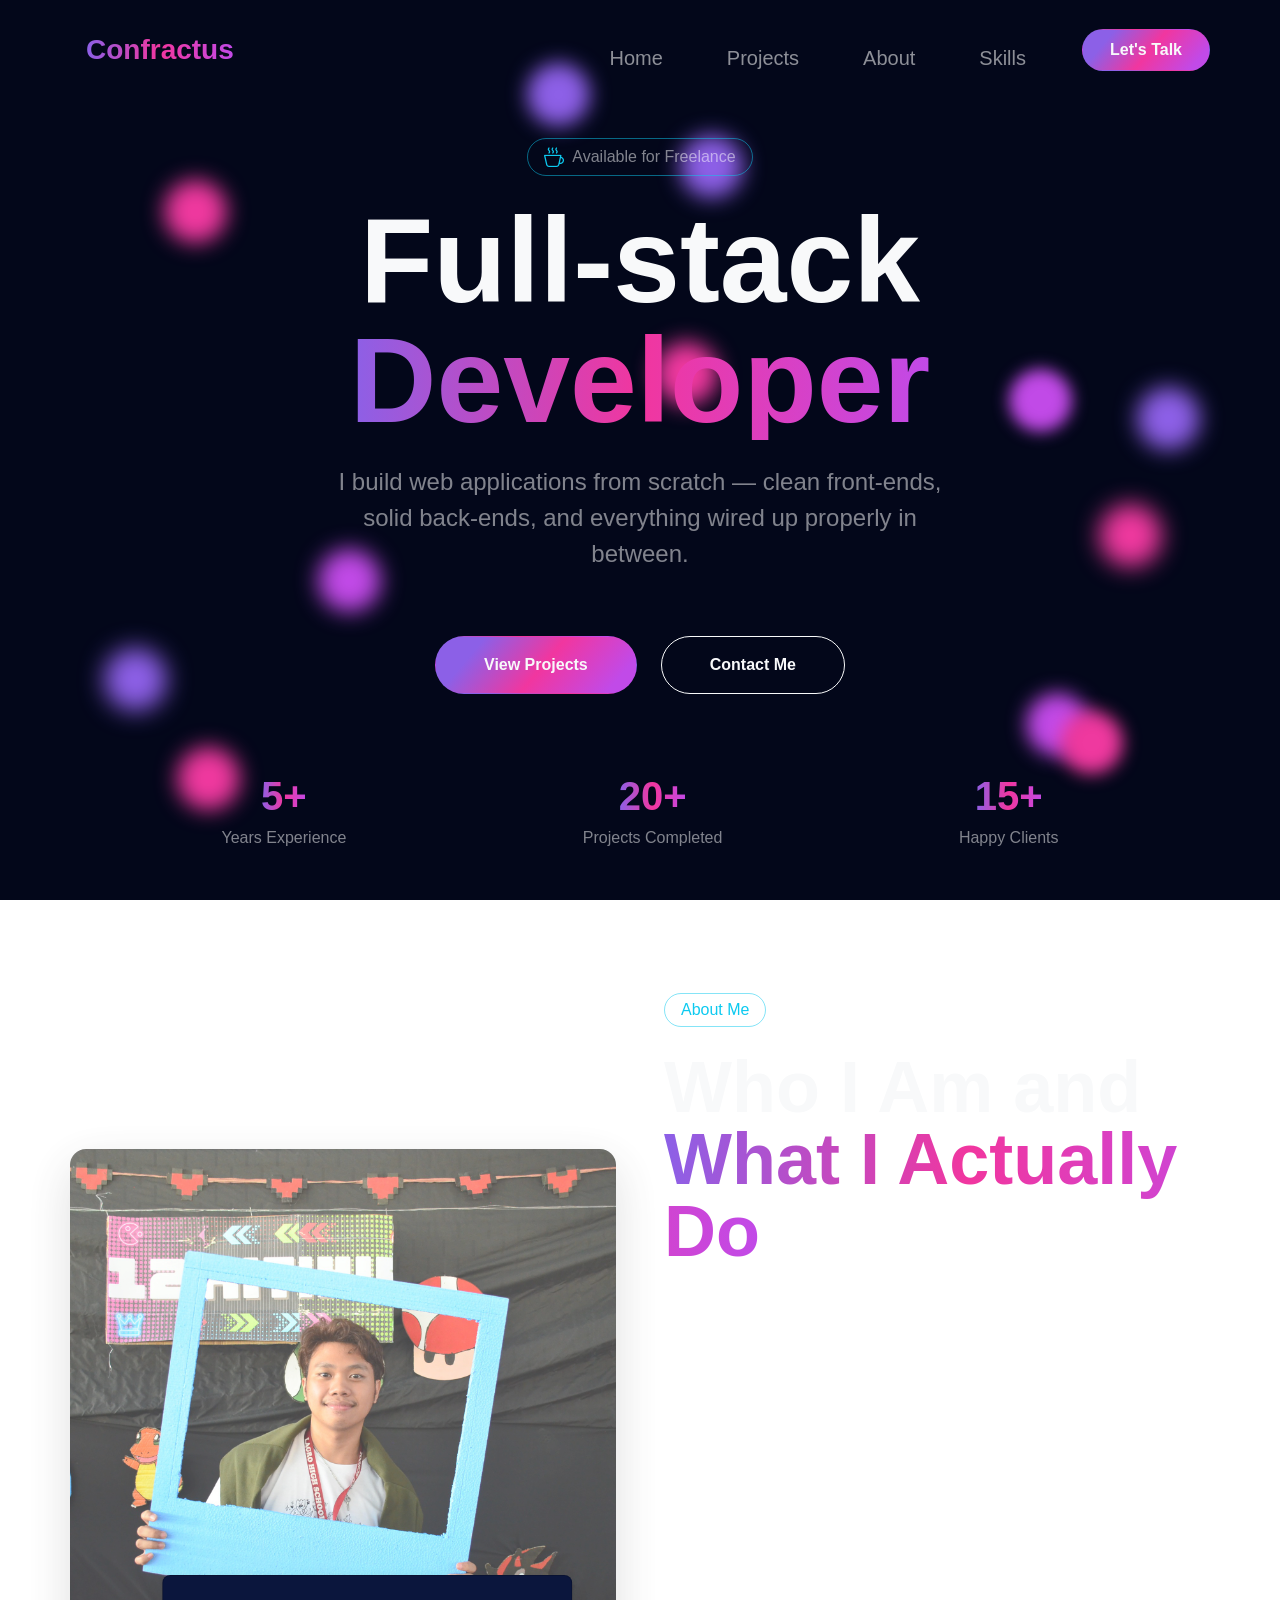
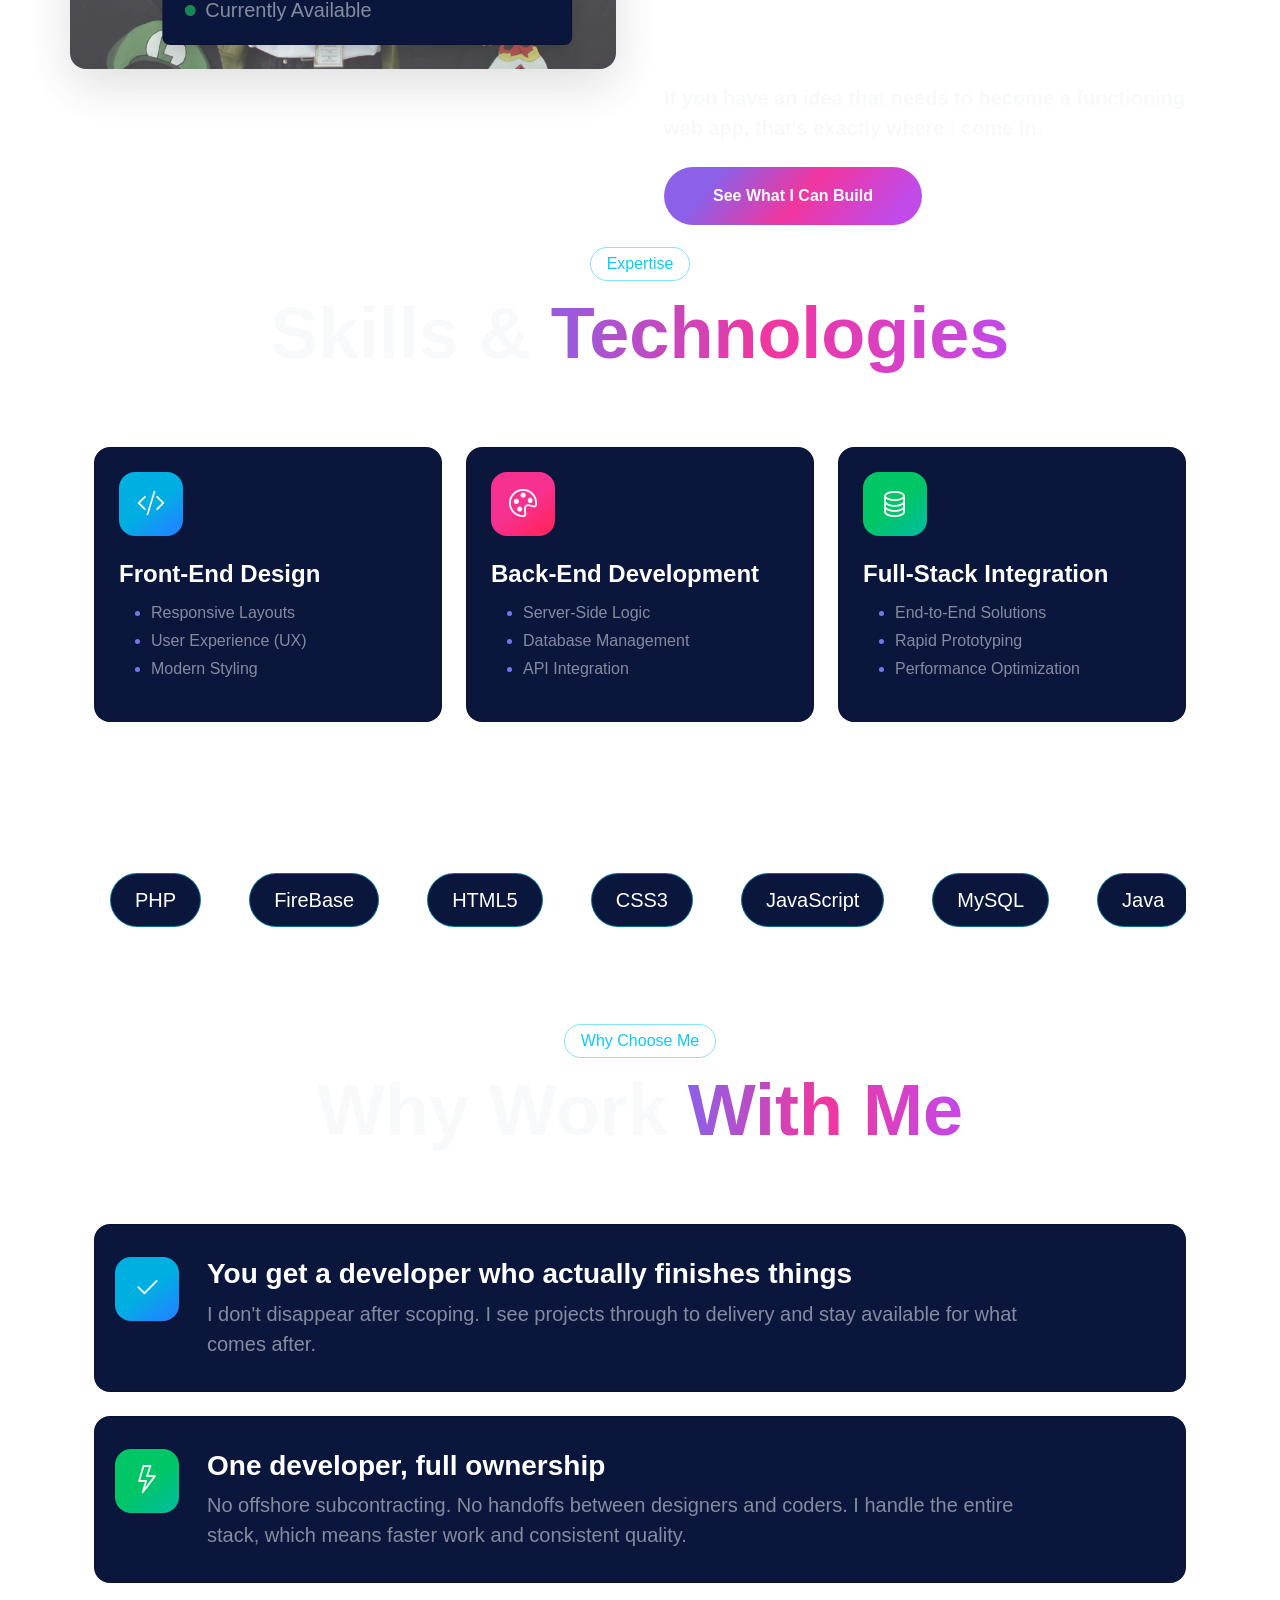
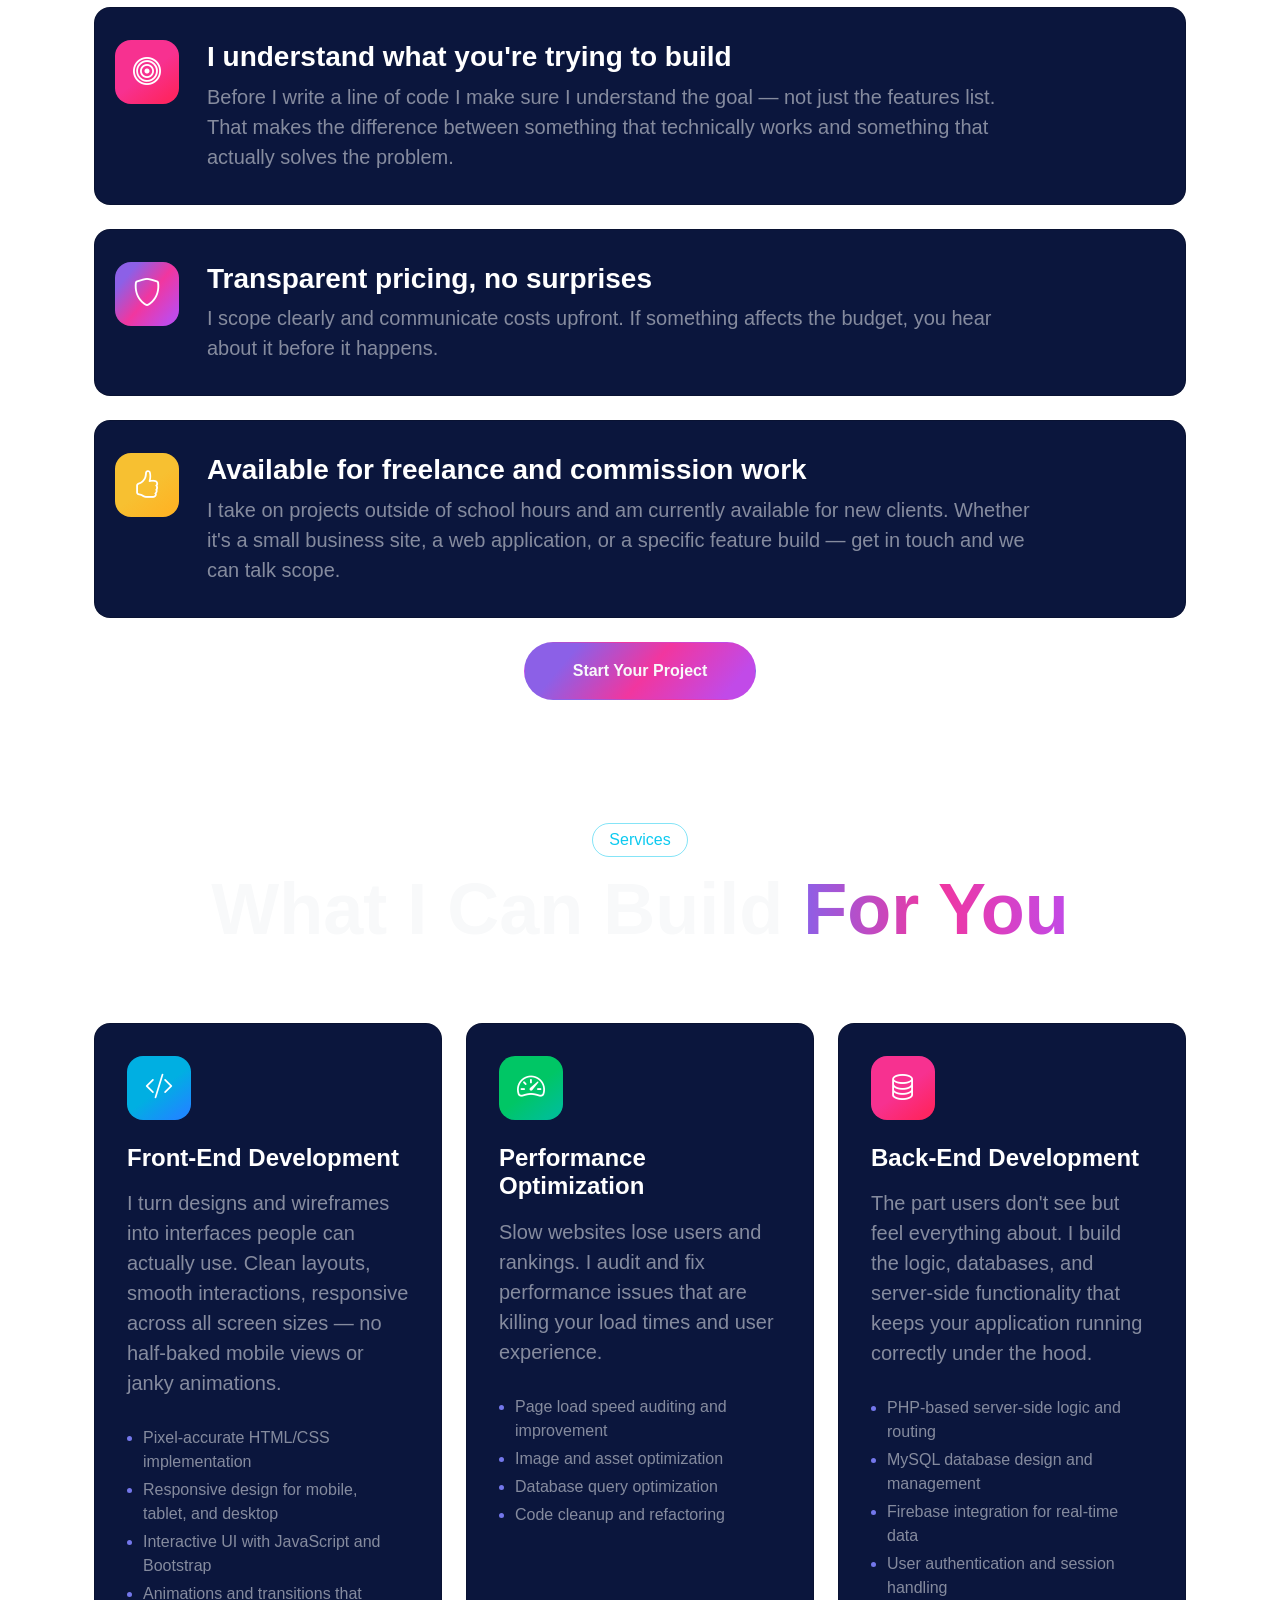
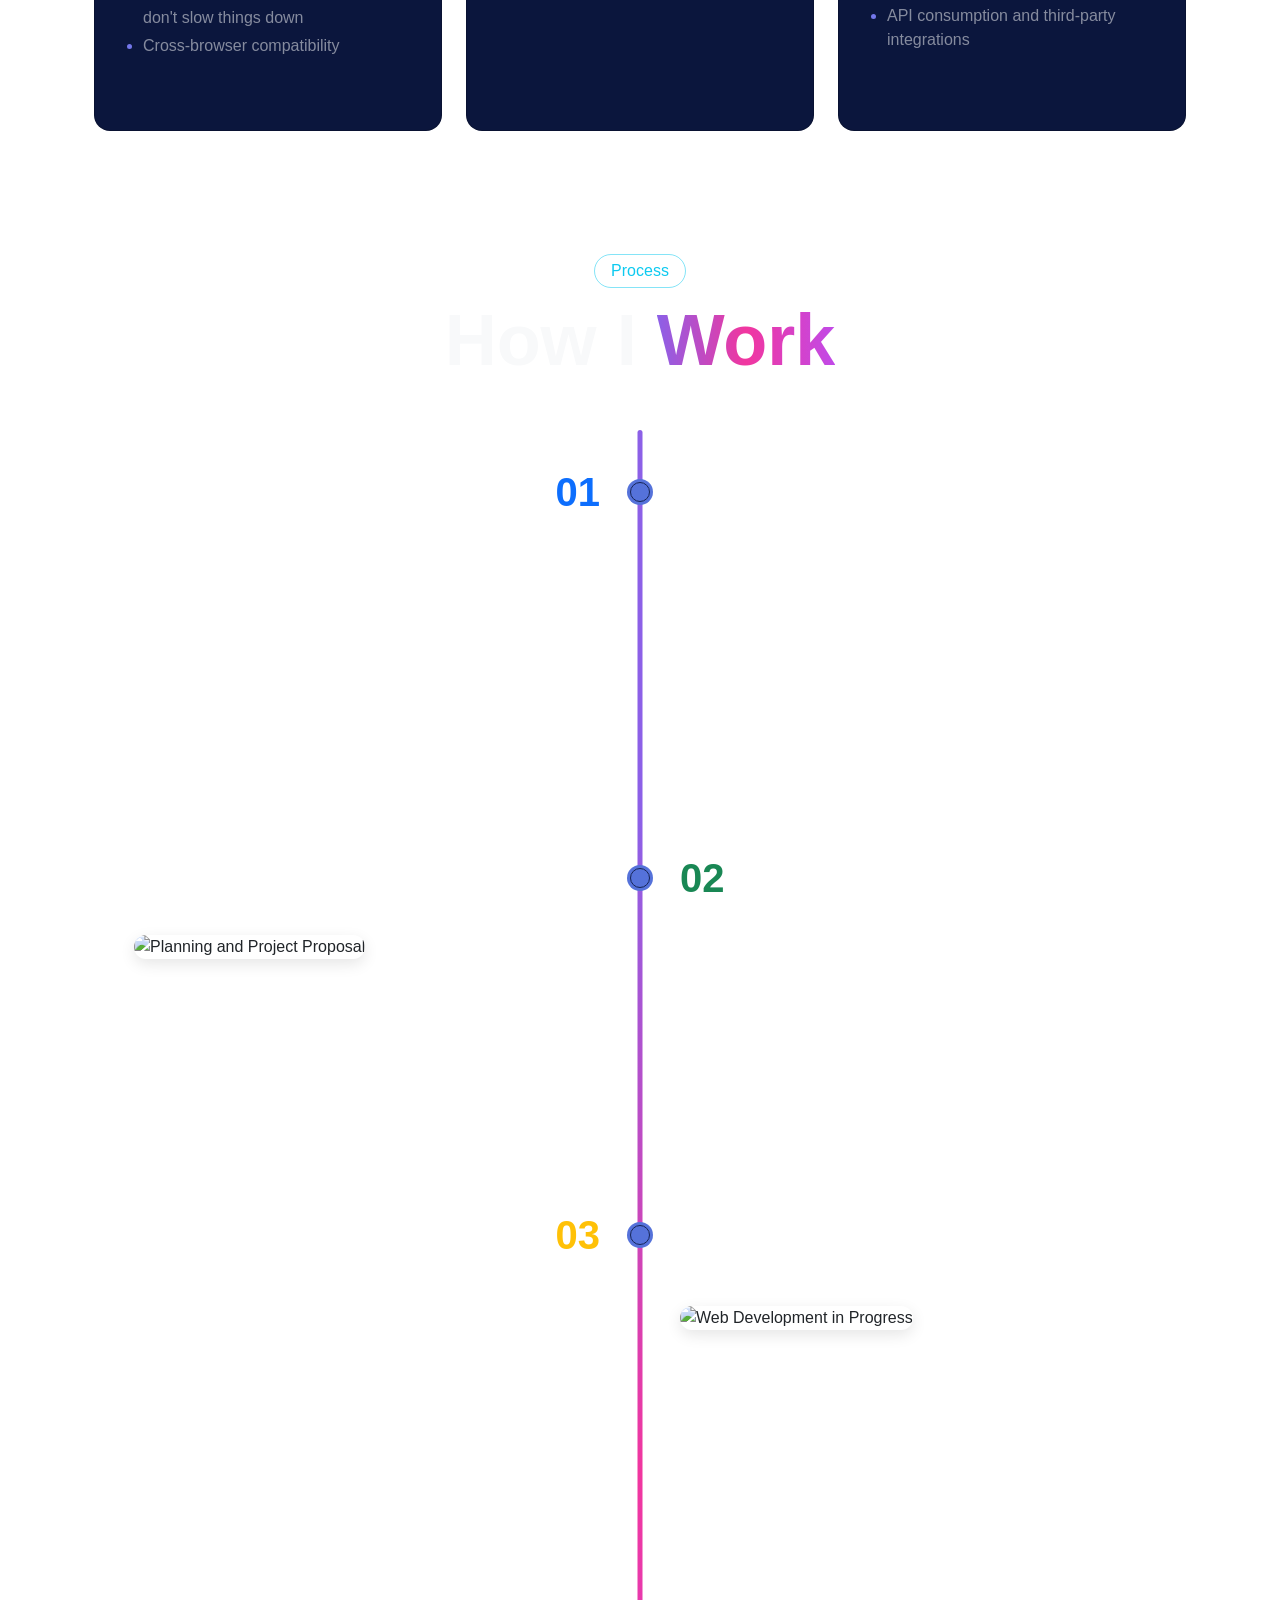
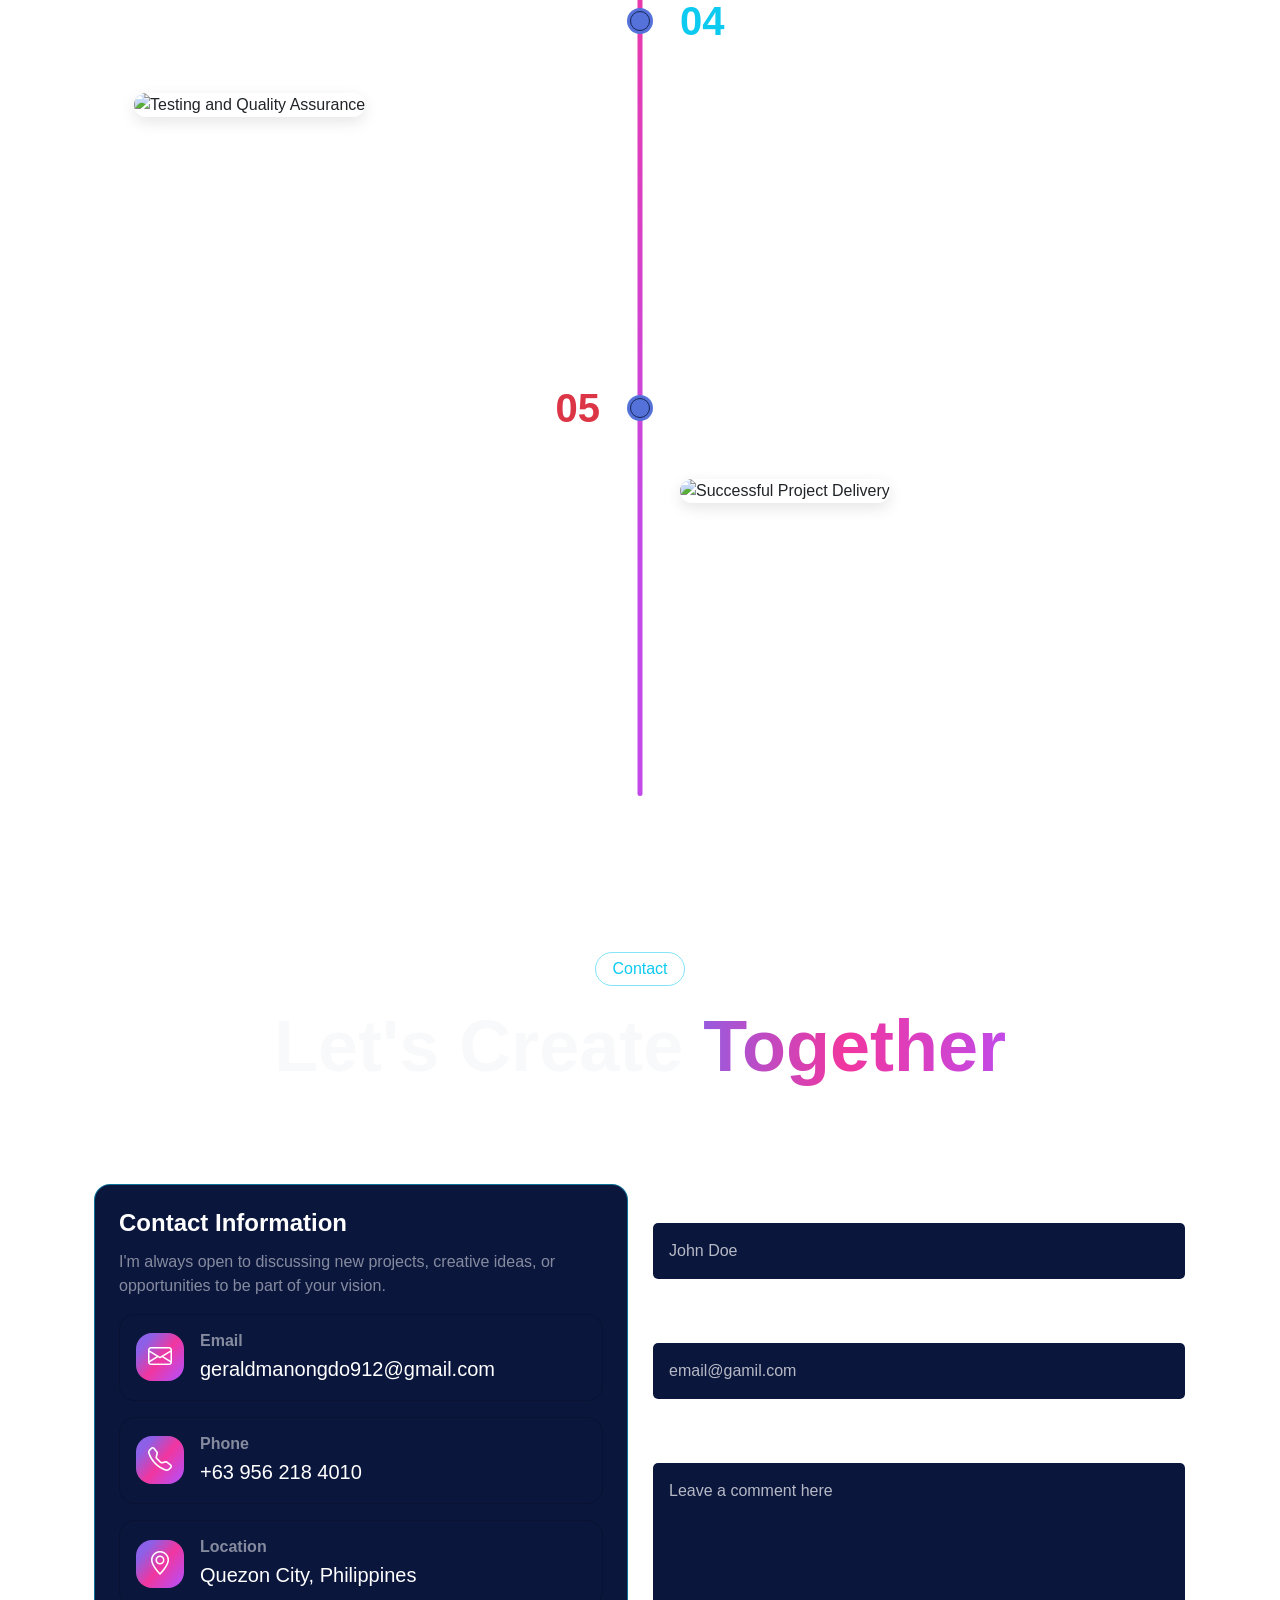
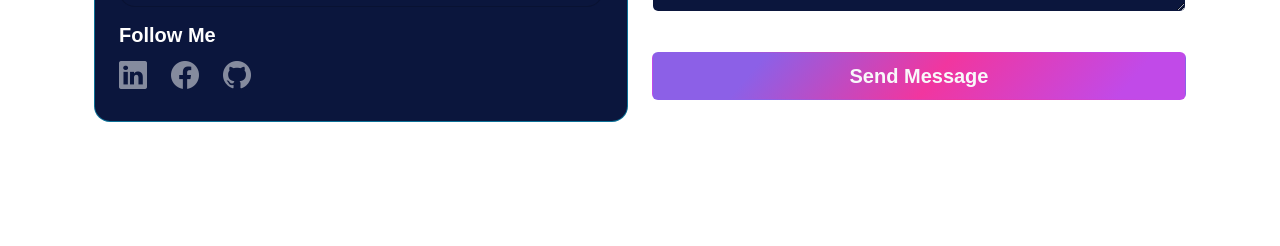
==== commit 209b1c1f: "timeline section" ====
--- a/home.html
+++ b/home.html
@@ -44,6 +44,7 @@
     <link rel="stylesheet" href="css/loadingPage.css">
     <link rel="stylesheet" href="css/marquee.css">
     <link rel="stylesheet" href="css/floatingLable.css">
+    <link rel="stylesheet" href="css/timeline.css">
 </head>
 <body>
     <div class="background">
@@ -163,7 +164,7 @@
         </span>
 
         <h2 class="display-2 mb-2 fw-bold text-light lh-1">Skills &<span class="text-gradient"> Technologies</span></h2>
-        <p class=" text-white-50 fs-5">A comprehensive toolkit for creating exceptional digital experiences</p>
+        <p class=" text-white-50 fs-5 text-center">A comprehensive toolkit for creating exceptional digital experiences</p>
 
         <div class="container my-4">
             <div class="row g-4">
@@ -258,10 +259,10 @@
         </span>
 
         <h2 class="display-2 mb-2 fw-bold text-light lh-1">Why Work <span class="text-gradient"> With Me</span></h2>
-        <p class=" text-white-50 fs-5">Real commitment, transparent process, and results you can rely on</p>
+        <p class=" text-white-50 fs-5 text-center">Real commitment, transparent process, and results you can rely on</p>
 
         <div class="container my-4 d-flex flex-column justify-content-center align-items-center gap-4">
-            <div class="card container bg-dark-blue hover-border text-white rounded-4 p-3 w-100">
+            <div class="card container bg-dark-blue hover-border text-white rounded-4 p-3 w-100"  data-aos="fade-up-right">
                 <div class="card-body h-100 row gap-3 w-100">
                     <div class="col-2 background-gradient-blue hover-spin rounded-4 d-flex align-items-center justify-content-center" style="width: 4rem; height: 4rem;">
                         <i class="bi bi-check2 fs-3 text-white"></i>
@@ -273,7 +274,7 @@
 
                 </div>
             </div>
-            <div class="card container bg-dark-blue hover-border text-white rounded-4 p-3 w-100">
+            <div class="card container bg-dark-blue hover-border text-white rounded-4 p-3 w-100" data-aos="fade-up-left">
                 <div class="card-body h-100 row gap-3 w-100">
                     <div class="col-2 background-gradient-green hover-spin rounded-4 d-flex align-items-center justify-content-center" style="width: 4rem; height: 4rem;">
                         <i class="bi bi-lightning fs-3 text-white"></i>
@@ -285,7 +286,7 @@
 
                 </div>
             </div>
-            <div class="card container bg-dark-blue hover-border text-white rounded-4 p-3 w-100">
+            <div class="card container bg-dark-blue hover-border text-white rounded-4 p-3 w-100"  data-aos="fade-up-right">
                 <div class="card-body h-100 row gap-3 w-100">
                     <div class="col-2 background-gradient-red hover-spin rounded-4 d-flex align-items-center justify-content-center" style="width: 4rem; height: 4rem;">
                         <i class="bi bi-bullseye fs-3 text-white"></i>
@@ -297,7 +298,7 @@
 
                 </div>
             </div>
-            <div class="card container bg-dark-blue hover-border text-white rounded-4 p-3 w-100">
+            <div class="card container bg-dark-blue hover-border text-white rounded-4 p-3 w-100" data-aos="fade-up-left">
                 <div class="card-body h-100 row gap-3 w-100">
                     <div class="col-2 background-gradient hover-spin rounded-4 d-flex align-items-center justify-content-center" style="width: 4rem; height: 4rem;">
                         <i class="bi bi-shield fs-3 text-white"></i>
@@ -309,7 +310,7 @@
 
                 </div>
             </div>
-            <div class="card container bg-dark-blue hover-border text-white rounded-4 p-3 w-100">
+            <div class="card container bg-dark-blue hover-border text-white rounded-4 p-3 w-100" data-aos="fade-up-right">
                 <div class="card-body h-100 row gap-3 w-100">
                     <div class="col-2 background-gradient-yellow hover-spin rounded-4 d-flex align-items-center justify-content-center" style="width: 4rem; height: 4rem;">
                         <i class="bi bi-hand-thumbs-up fs-3 text-white"></i>
@@ -327,17 +328,17 @@
         
     </section>
 
-    <section class="container d-flex flex-column justify-content-center align-items-center" style="margin-bottom: 10rem;" id="services" data-aos="fade-zoom-in" data-aos-easing="ease-in-back" data-aos-delay="100" data-aos-offset="0">
+    <section class="container d-flex flex-column justify-content-center align-items-center" style="margin-bottom: 10rem;" id="services">
         <span class="badge rounded-pill border border-info p-2 border-opacity-50 px-3 py-2 d-flex align-items-center gap-2 hover-enlarge mb-3">
             <span class="fw-normal text-info fs-6">Services</span>
         </span>
 
-        <h2 class="display-2 mb-2 fw-bold text-light lh-1">What I Can Build <span class="text-gradient"> For You</span></h2>
-        <p class=" text-white-50 fs-5">Full-stack development services from front-end to back-end and everything in between</p>
+        <h2 class="display-2 mb-2 fw-bold text-light lh-1 text-center">What I Can Build <span class="text-gradient"> For You</span></h2>
+        <p class=" text-white-50 fs-5 text-center">Full-stack development services from front-end to back-end and everything in between</p>
 
         <div class="container my-4">
             <div class="row g-4">
-                <div class="col-lg-4 col-md-6 col-12">
+                <div class="col-lg-4 col-md-6 col-12" data-aos="fade-up">
                     <div class="card bg-dark-blue hover-border hover-moving-top text-white p-3 rounded-4 h-100">
                         <div class="card-body">
                             <span class="background-gradient-blue hover-spin rounded-4 d-flex align-items-center justify-content-center mb-4"
@@ -357,7 +358,7 @@
                     </div>
                 </div>
 
-                <div class="col-lg-4 col-md-6 col-12">
+                <div class="col-lg-4 col-md-6 col-12" data-aos="fade-up">
                     <div class="card bg-dark-blue hover-border hover-moving-top text-white p-3 rounded-4 h-100">
                         <div class="card-body">
                             <span class="background-gradient-green hover-spin rounded-4 d-flex align-items-center justify-content-center mb-4"
@@ -376,11 +377,10 @@
                     </div>
                 </div>
 
-                <div class="col-lg-4 col-md-6 col-12">
+                <div class="col-lg-4 col-md-6 col-12" data-aos="fade-up">
                     <div class="card bg-dark-blue hover-border hover-moving-top text-white p-3 rounded-4 h-100">
                         <div class="card-body">
-                            <span class="background-gradient-red hover-spin rounded-4 d-flex align-items-center justify-content-center mb-4"
-                                style="width: 4rem; height: 4rem;">
+                            <span class="background-gradient-red hover-spin rounded-4 d-flex align-items-center justify-content-center mb-4" style="width: 4rem; height: 4rem;">
                                 <i class="bi bi-database fs-3 text-white"></i>
                             </span>
                             <h3 class="card-title fs-4 fw-bolder mb-3">Back-End Development</h3>
@@ -401,16 +401,81 @@
         </div>
     </section>
 
-    <section class="container d-flex flex-column justify-content-center align-items-center" style="height: auto; margin-bottom: 10rem;" id="services" data-aos="fade-zoom-in" data-aos-easing="ease-in-back" data-aos-delay="100" data-aos-offset="0">
+    <section class="container d-flex flex-column justify-content-center align-items-center" style="height: auto; margin-bottom: 10rem;" id="process" >
         <span class="badge rounded-pill border border-info p-2 border-opacity-50 px-3 py-2 d-flex align-items-center gap-2 hover-enlarge mb-3">
             <span class="fw-normal text-info fs-6">Process</span>
         </span>
 
         <h2 class="display-2 mb-2 fw-bold text-light lh-1">How I <span class="text-gradient"> Work</span></h2>
-        <p class=" text-white-50 fs-5">I keep projects simple on your end so you're not managing confusion</p>
-
-        <div class="container my-4">
-            
+        <p class=" text-white-50 fs-5 text-center">I keep projects simple on your end so you're not managing confusion</p>
+
+        <div class="container">
+            <div class="timeline">
+                <div class="timeline-item left" >
+                    <div class="timeline-content-half " data-aos="fade-right">
+                        <div class="timeline-content hover-moving-left">
+                            <span class="fs-1 fw-bold text-primary">01</span>
+                            <h3 class="text-white fs-2 fw-bold">Discovery</h3>
+                            <p class="mb-0 text-white-50 fs-5">You tell me what you're building and why. I ask the questions that prevent problems later — what the users need, what the system needs to do, and what "done" actually looks like.</p>
+                        </div>
+                    </div>
+                    <div class="timeline-image-half" data-aos="fade-left">
+                        <img src="https://images.unsplash.com/photo-1552664730-d307ca884978?auto=format&fit=crop&w=600&q=80" alt="Discovery and Strategy Meeting" class="timeline-img">
+                    </div>
+                </div>
+
+                <div class="timeline-item right">
+                    <div class="timeline-content-half">
+                        <div class="timeline-content hover-moving-right" data-aos="fade-left">
+                            <span class="fs-1 fw-bold text-success">02</span>
+                            <h3 class="text-white fs-2 fw-bold">Scoping & Proposal</h3>
+                            <p class="mb-0 text-white-50 fs-5">I outline the technical approach, timeline, and cost. No vague estimates. You know what you're getting before work begins.</p>
+                        </div>
+                    </div>
+                    <div class="timeline-image-half" data-aos="fade-right">
+                        <img src="https://images.unsplash.com/photo-1554224155-6726b3ff858f?auto=format&fit=crop&w=600&q=80" alt="Planning and Project Proposal" class="timeline-img">
+                    </div>
+                </div>
+
+                <div class="timeline-item left">
+                    <div class="timeline-content-half">
+                        <div class="timeline-content hover-moving-left" data-aos="fade-right">
+                            <span class="fs-1 fw-bold text-warning">03</span>
+                            <h3 class="text-white fs-2 fw-bold">Development</h3>
+                            <p class="mb-0 text-white-50 fs-5">I build in stages and keep you updated. You don't hear from me once a month — you see progress as it happens and can give input before anything is locked in.</p>
+                        </div>
+                    </div>
+                    <div class="timeline-image-half" data-aos="fade-left">
+                        <img src="https://images.unsplash.com/photo-1498050108023-c5249f4df085?auto=format&fit=crop&w=600&q=80" alt="Web Development in Progress" class="timeline-img">
+                    </div>
+                </div>
+
+                <div class="timeline-item right">
+                    <div class="timeline-content-half">
+                        <div class="timeline-content hover-moving-right" data-aos="fade-left">
+                            <span class="fs-1 fw-bold text-info">04</span>
+                            <h3 class="text-white fs-2 fw-bold">Testing & Review</h3>
+                            <p class="mb-0 text-white-50 fs-5">Before anything goes live, I test it. Functional testing, cross-browser checks, mobile responsiveness, and edge case handling. If something breaks, I catch it.</p>
+                        </div>
+                    </div>
+                    <div class="timeline-image-half" data-aos="fade-right">
+                        <img src="https://images.unsplash.com/photo-1507238691740-187a5b1d37b8?auto=format&fit=crop&w=600&q=80" alt="Testing and Quality Assurance" class="timeline-img">
+                    </div>
+                </div>
+
+                <div class="timeline-item left">
+                    <div class="timeline-content-half">
+                        <div class="timeline-content hover-moving-left" data-aos="fade-right">
+                            <span class="fs-1 fw-bold text-danger">05</span>
+                            <h3 class="text-white fs-2 fw-bold">Delivery & Support</h3>
+                            <p class="mb-0 text-white-50 fs-5">You get the finished build, clean handoff documentation, and a window for post-launch support. Projects don't just get thrown over the fence.</p>
+                        </div>
+                    </div>
+                    <div class="timeline-image-half" data-aos="fade-left">
+                        <img src="https://images.unsplash.com/photo-1553877522-43269d4ea984?auto=format&fit=crop&w=600&q=80" alt="Successful Project Delivery" class="timeline-img">
+                    </div>
+                </div>
+            </div>
         </div>
     </section>
 
@@ -530,6 +595,7 @@
         AOS.init();
     </script>
     <script src="https://cdn.jsdelivr.net/npm/bootstrap@5.3.2/dist/js/bootstrap.bundle.min.js"></script>
+    
 
 </body>
 </html>
--- a/css/style.css
+++ b/css/style.css
@@ -1,5 +1,5 @@
 html {
-  scroll-behavior: smooth;
+  scroll-behavior:  0.4s smooth;
 }
 
 body {
@@ -140,6 +140,15 @@
   transition: color 0.3s ease;
 }
 
+.hover-moving-right:hover {
+  transform: translateX(10px);
+  transition: transform 0.3s ease;
+}
+.hover-moving-left:hover {
+  transform: translateX(-10px);
+  transition: transform 0.3s ease;
+}
+
 
 .btn-shadow-gradient:hover {
   background: linear-gradient(90deg, #8c60e7, #f1369f, #c14ae8);
--- a/css/timeline.css
+++ b/css/timeline.css
@@ -0,0 +1,107 @@
+.timeline {
+  position: relative;
+  padding: 2rem 0;
+  overflow: hidden;
+}
+
+/* Gradient Vertical Line */
+.timeline::before {
+  content: "";
+  position: absolute;
+  left: 50%;
+  top: 0;
+  width: 5px;
+  height: 100%;
+  background: #8c60e7;
+  background: linear-gradient(
+    130deg,
+    rgba(140, 96, 231, 1) 20%,
+    rgba(241, 54, 159, 1) 53%,
+    rgba(193, 74, 232, 1) 88%
+  );
+  transform: translateX(-50%);
+  border-radius: 50px;
+}
+
+.timeline-item {
+  width: 100%;
+  margin-bottom: 10rem;
+  position: relative;
+  display: flex;
+  align-items: center;
+}
+
+/* Desktop Layout (Split Content and Image) */
+@media (min-width: 768px) {
+  .timeline-item {
+    width: 100%;
+  }
+  .timeline-item.left {
+    flex-direction: row;
+  }
+  .timeline-item.right {
+    flex-direction: row-reverse;
+  }
+
+  .timeline-content-half,
+  .timeline-image-half {
+    width: 50%;
+    padding: 0 40px;
+  }
+
+  .timeline-item.left .timeline-content-half {
+    text-align: right;
+  }
+  .timeline-item.right .timeline-content-half {
+    text-align: left;
+  }
+}
+
+/* Filled Dot in Center */
+.timeline-item::after {
+  content: "";
+  position: absolute;
+  left: 50%;
+  top: 20px;
+  width: 20px;
+  height: 20px;
+  background-color: #5572da; /* Filled color */
+  border: 1px solid #162455;
+  box-shadow: 0 0 0 3px #5572da;
+  border-radius: 50%;
+  z-index: 2;
+  transform: translateX(-50%);
+}
+
+
+/* Image Styling */
+.timeline-img {
+  width: 100%;
+  height: 200px;
+  object-fit: cover;
+  border-radius: 15px;
+  box-shadow: 0 5px 15px rgba(0, 0, 0, 0.1);
+}
+
+/* Mobile Adjustments */
+@media (max-width: 767px) {
+  .timeline::before {
+    left: 20px;
+  }
+  .timeline-item::after {
+    left: 20px;
+  }
+  .timeline-item {
+    flex-direction: column !important;
+    align-items: flex-start;
+    padding-left: 50px;
+  }
+  .timeline-content-half,
+  .timeline-image-half {
+    width: 100%;
+    padding: 10px 0;
+  }
+  .timeline-item.left .timeline-content-half {
+    text-align: left;
+  }
+}
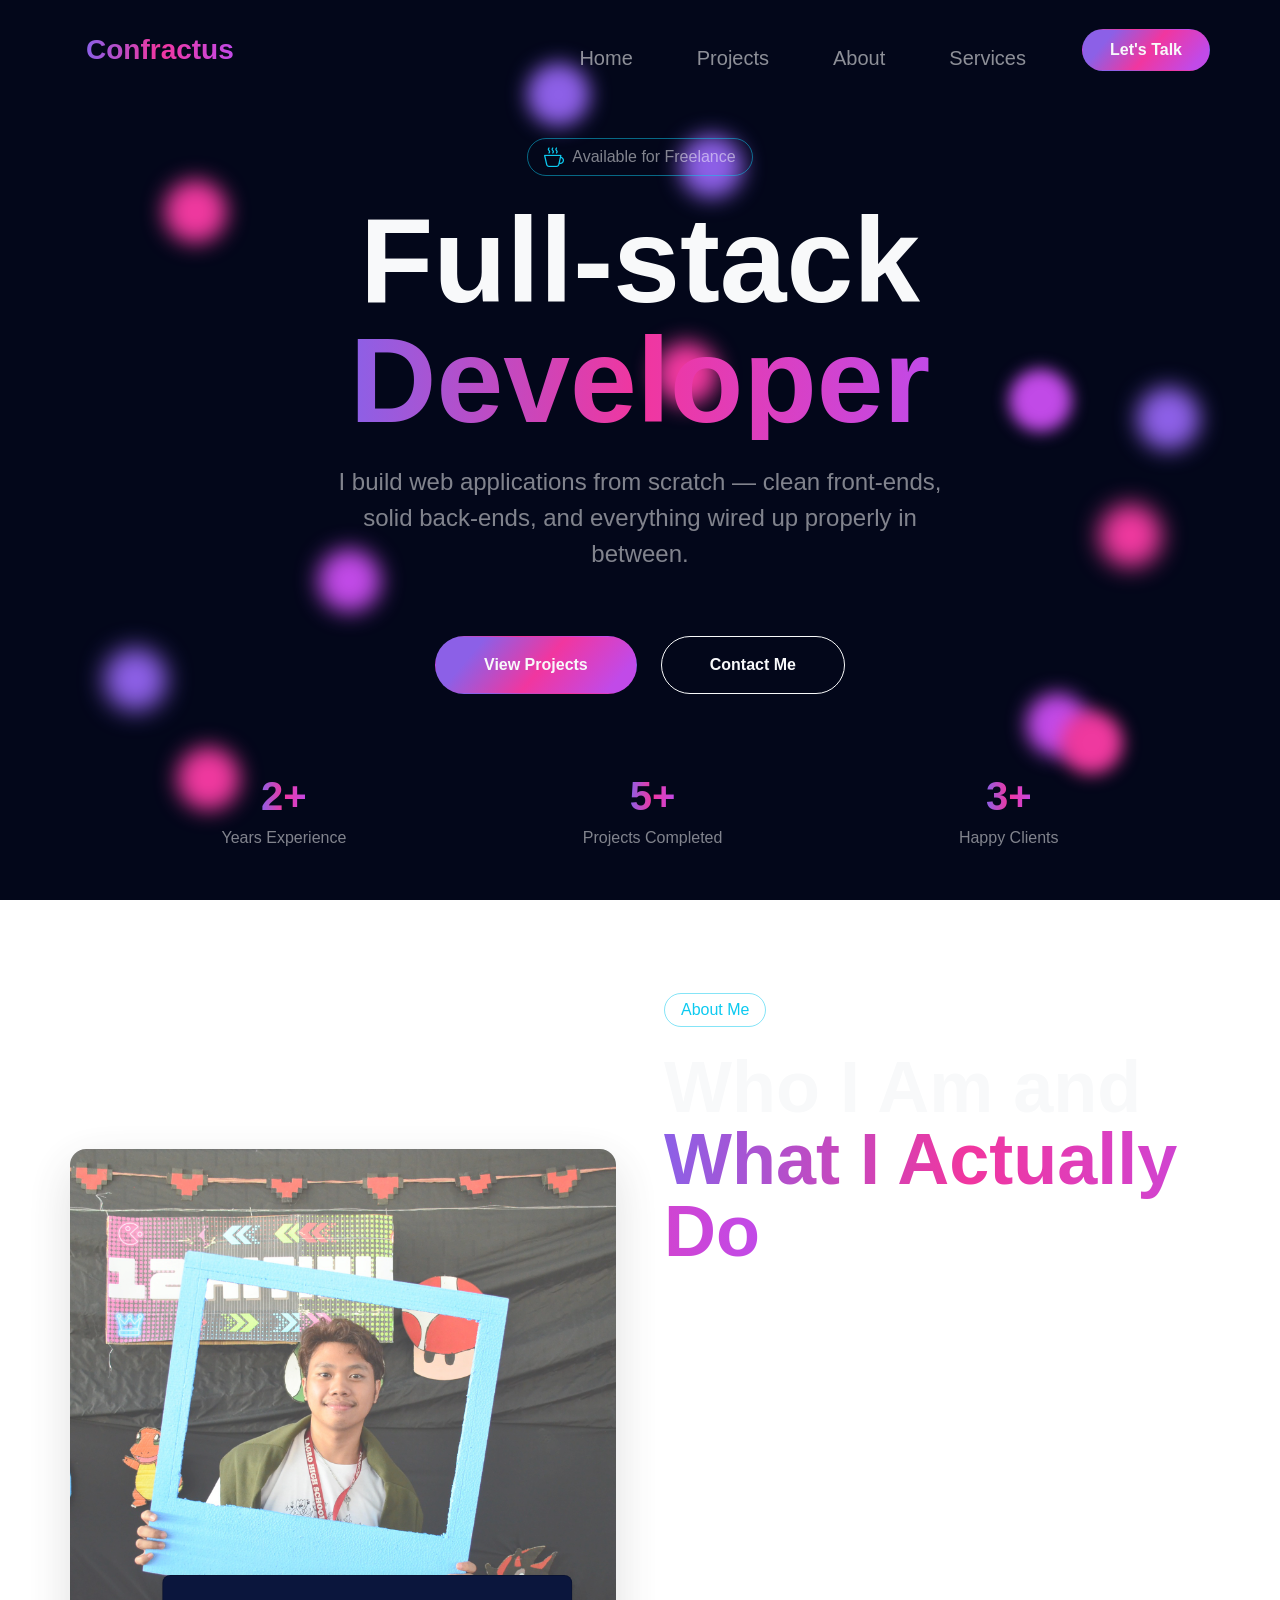
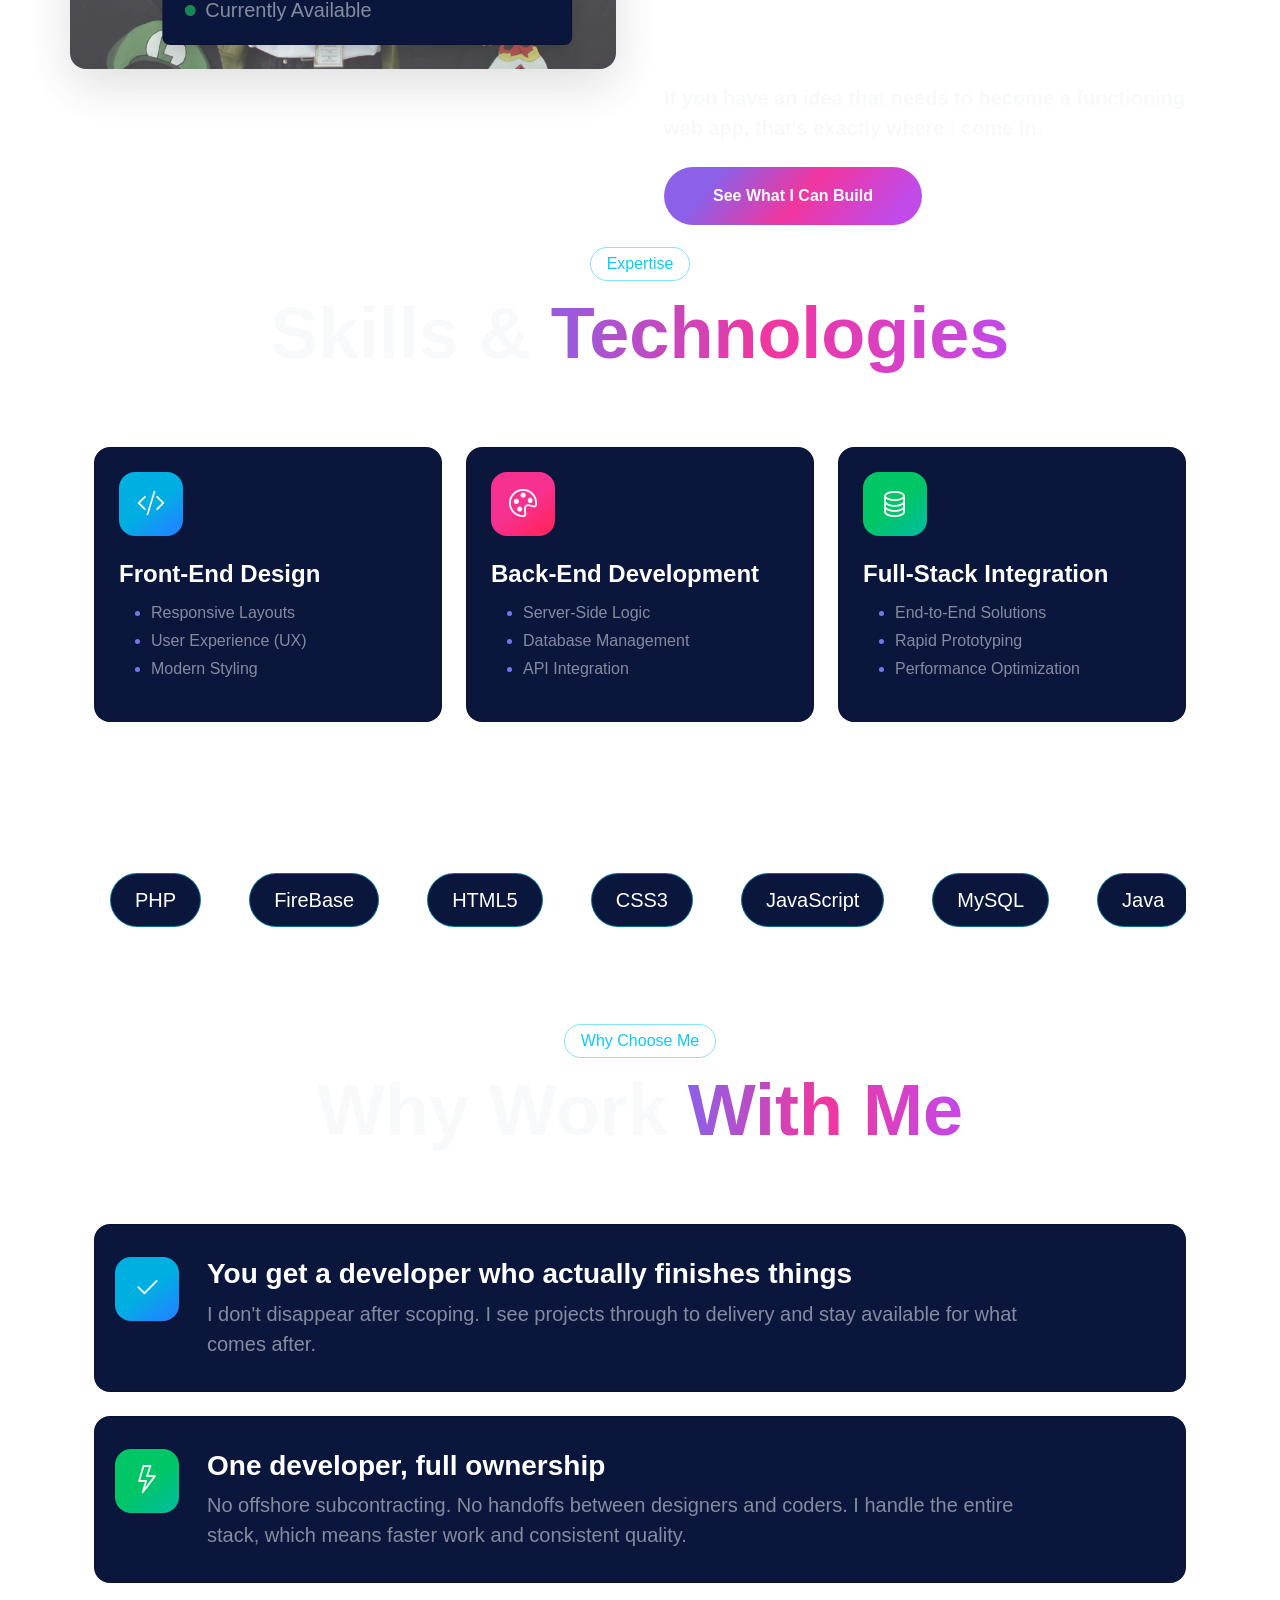
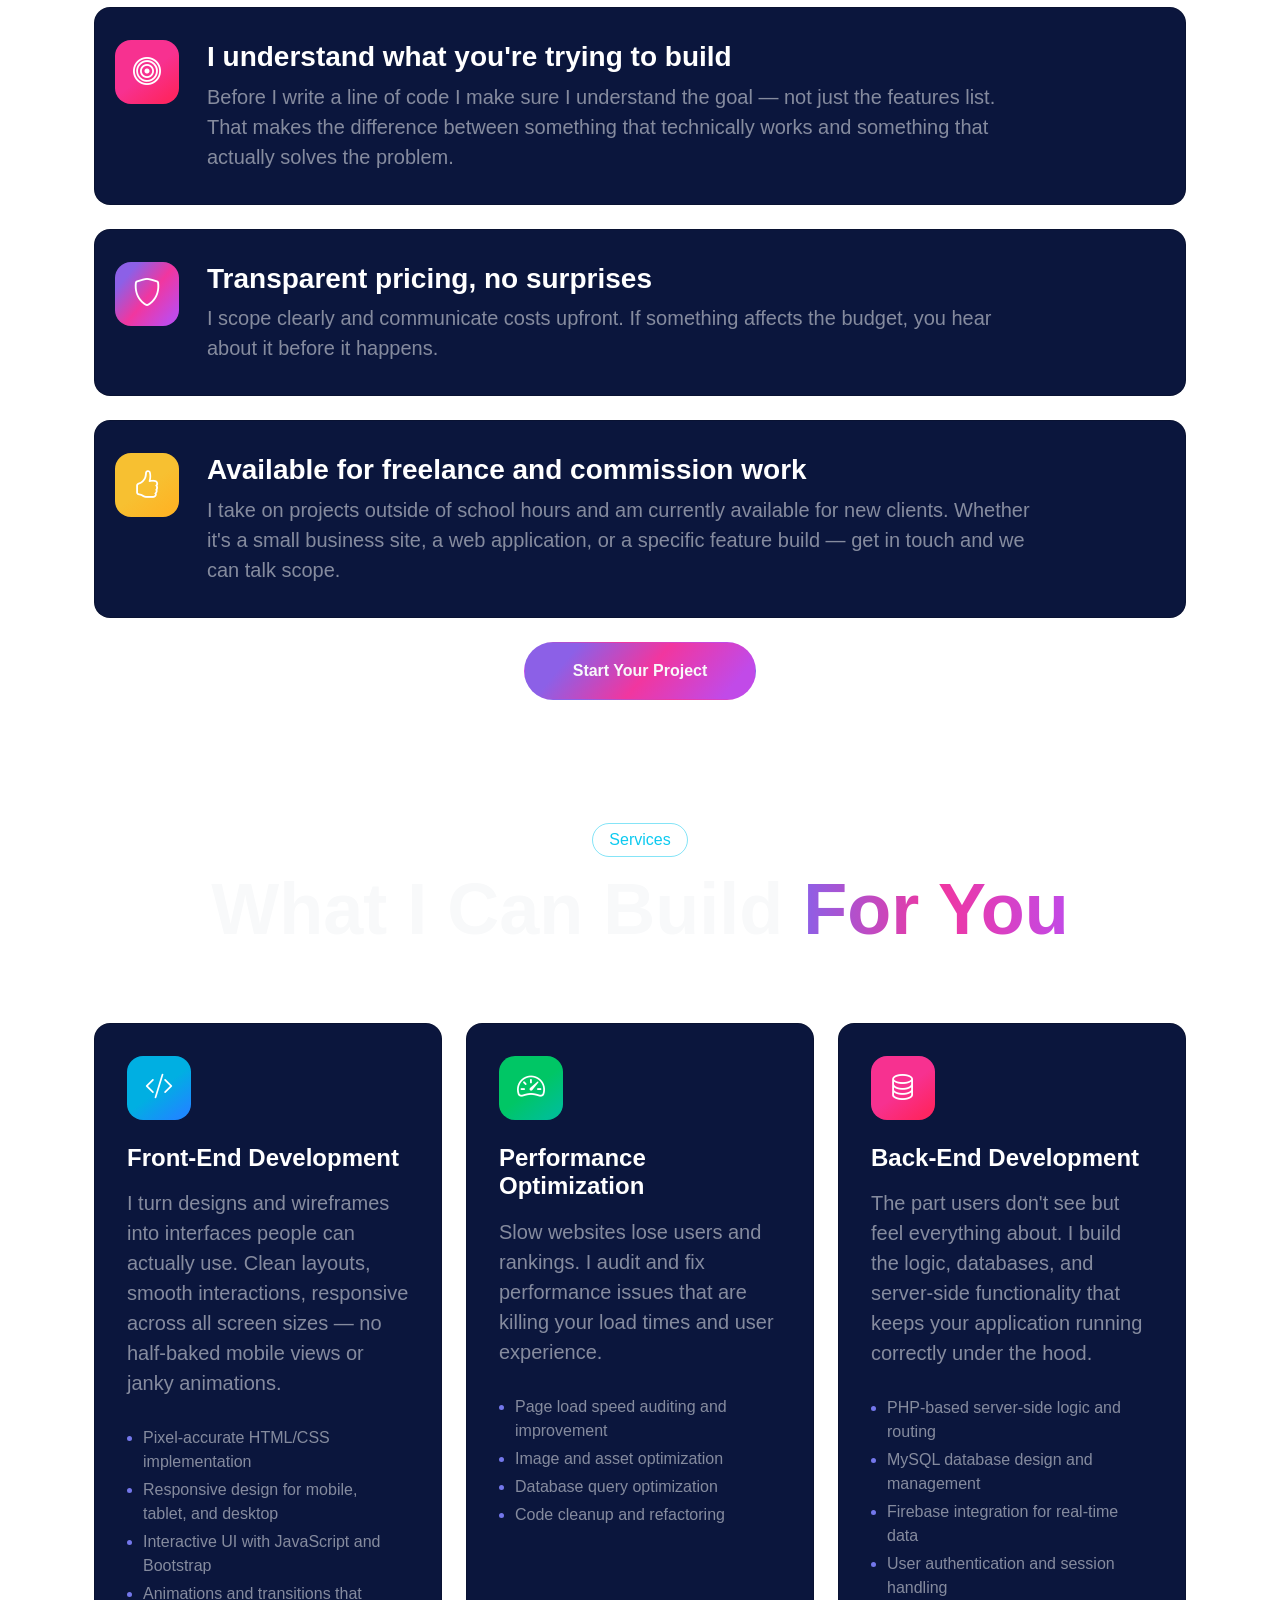
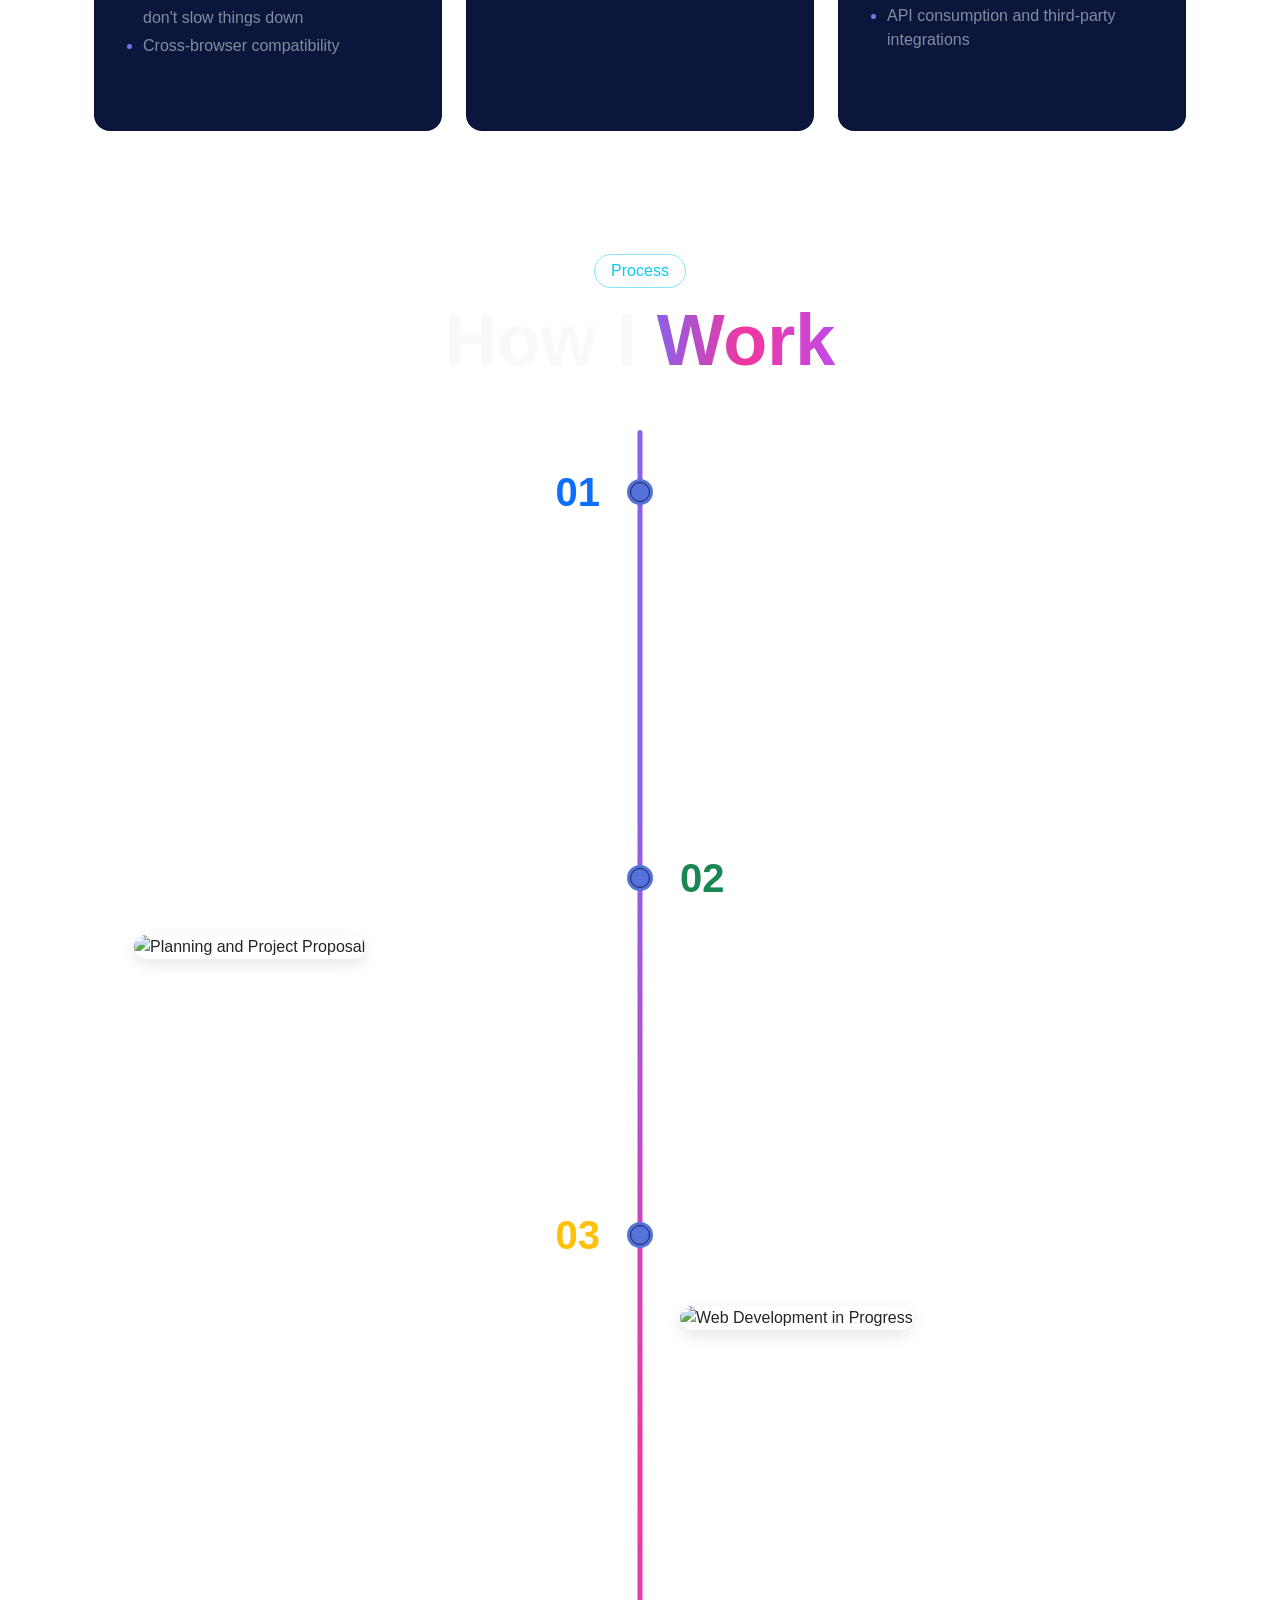
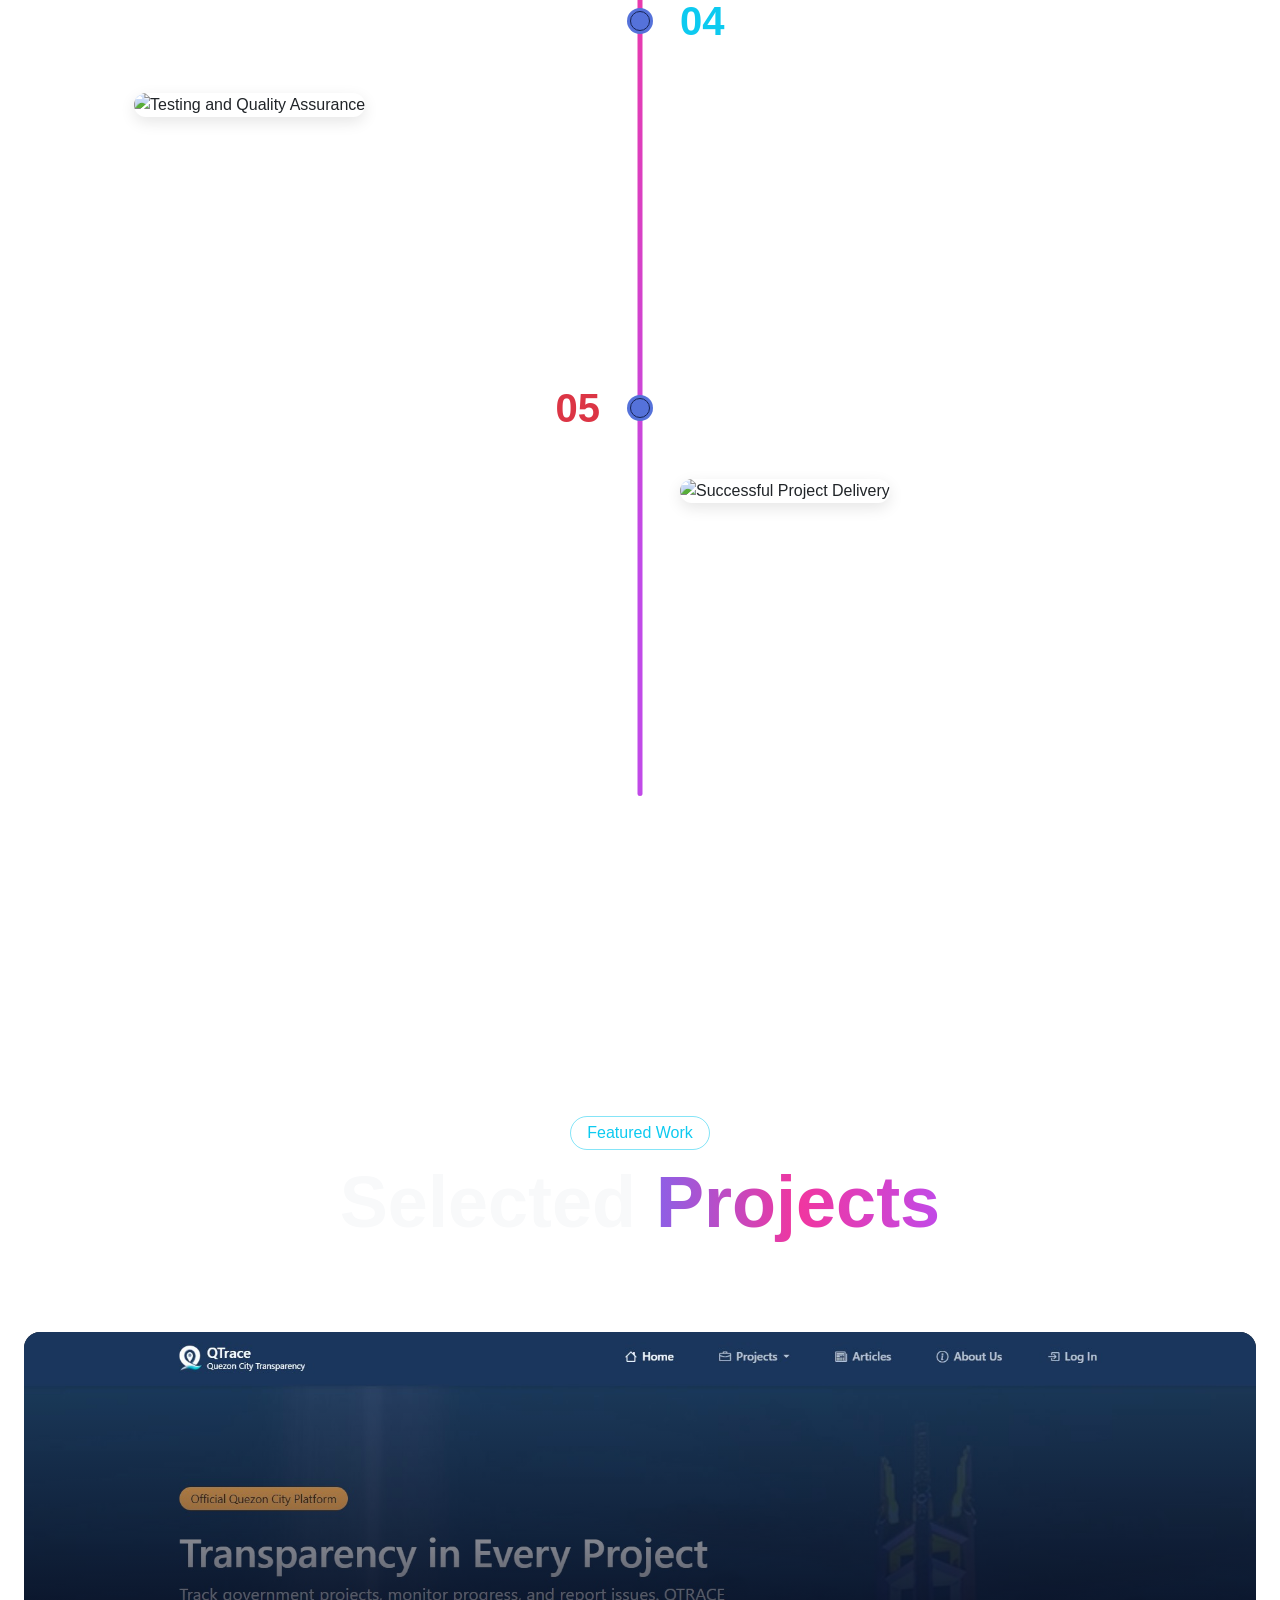
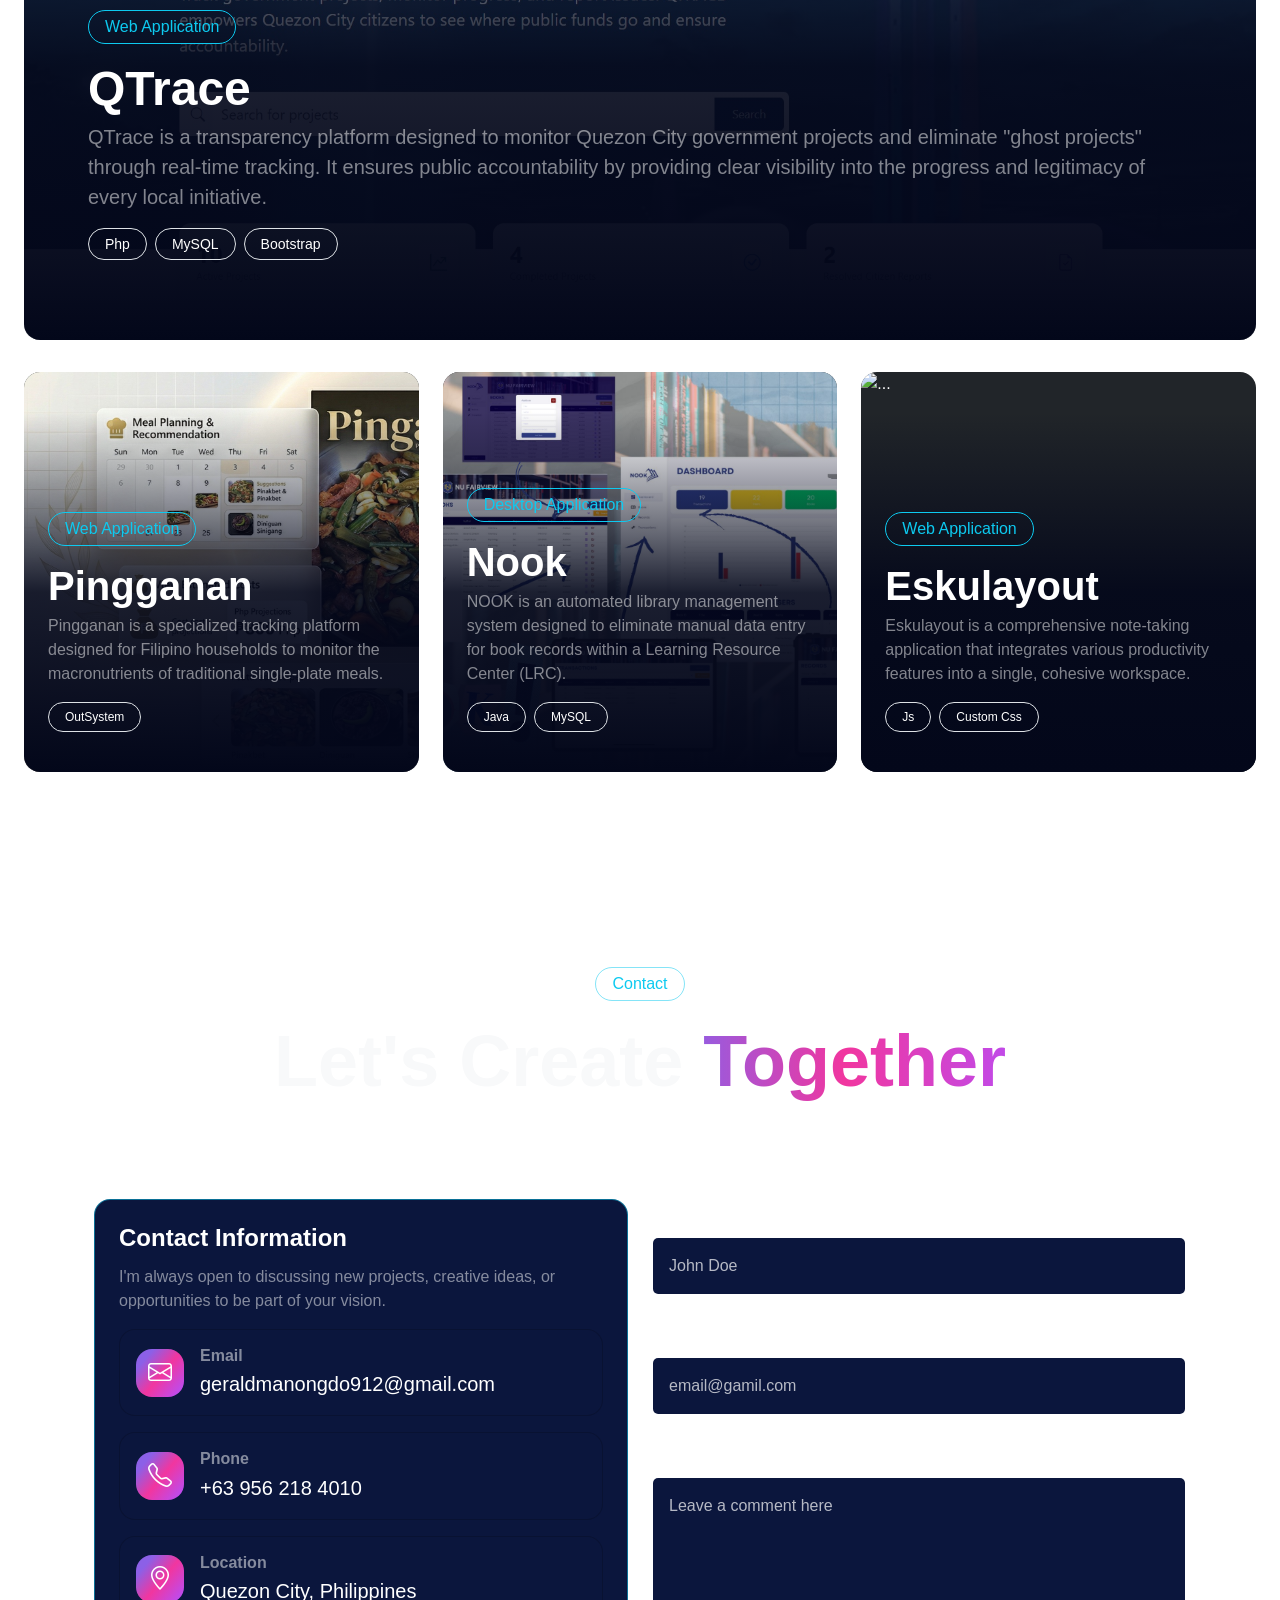
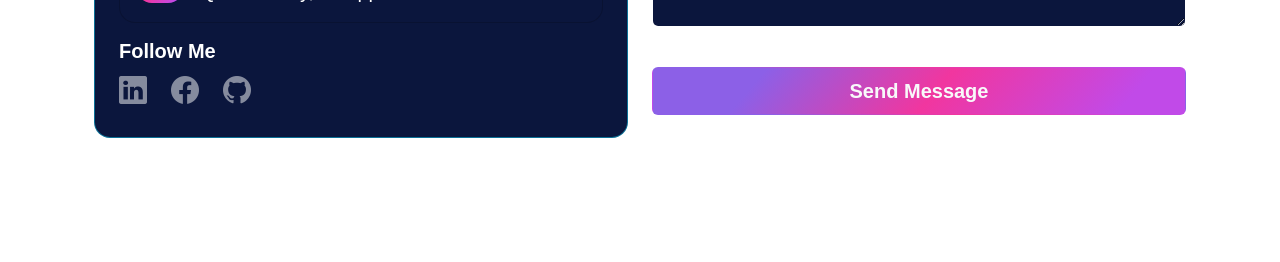
==== commit a92a66b4: "featured project" ====
--- a/home.html
+++ b/home.html
@@ -45,6 +45,7 @@
     <link rel="stylesheet" href="css/marquee.css">
     <link rel="stylesheet" href="css/floatingLable.css">
     <link rel="stylesheet" href="css/timeline.css">
+    <link rel="stylesheet" href="css/smokeEffect.css">
 </head>
 <body>
     <div class="background">
@@ -77,20 +78,20 @@
             <div class="collapse navbar-collapse justify-content-end fs-5 px-3 px-lg-0" id="navbarScroll">
                 <ul class="navbar-nav me-lg-5 mb-2 mb-lg-0 my-sm-3 gap-lg-5 ">
                     <li class="nav-item">
-                        <a class="nav-link" href="home.html#home">Home</a>
+                        <a class="nav-link" href="home">Home</a>
                     </li>
                     <li class="nav-item">
-                        <a class="nav-link" href="#">Projects</a>
+                        <a class="nav-link" href="#projects">Projects</a>
                     </li>
                     <li class="nav-item">
-                        <a class="nav-link" href="home.html#aboutMe">About</a>
+                        <a class="nav-link" href="#aboutMe">About</a>
                     </li>
                     <li class="nav-item">
-                        <a class="nav-link" href="home.html#skills">Skills</a>
+                        <a class="nav-link" href="#services">Services</a>
                     </li>
                 </ul>
                 <div class="pb-4 pb-lg-0 w-100" style="min-width: 8rem;">
-                    <a href="home.html#contactMe" class="btn btn-extend btn-shadow-gradient rounded-pill px-4 py-2 fw-bold text-light background-gradient w-100">Let's Talk</a>
+                    <a href="#contactMe" class="btn btn-extend btn-shadow-gradient rounded-pill px-4 py-2 fw-bold text-light background-gradient w-100">Let's Talk</a>
                 </div>
             </div>
         </div>
@@ -108,20 +109,20 @@
                 <p class="col-lg-7 col-sm-12 text-white-50 fs-4 ">I build web applications from scratch — clean front-ends, solid back-ends, and everything wired up properly in between.</p>
 
                 <div class="container d-flex justify-content-center align-items-center gap-4 my-5">
-                    <button class="  btn rounded-pill px-5 btn-extend btn-shadow-gradient py-3 background-gradient text-light fw-bold">View Projects</button>
-                    <button class=" btn btn-outline-light btn-extend rounded-pill px-5 py-3 fw-bold">Contact Me</button>
+                    <button class="  btn rounded-pill px-5 btn-extend btn-shadow-gradient py-3 background-gradient text-light fw-bold" onclick="ScrollTo('#projects', 3500)">View Projects</button>
+                    <button class="btn btn-outline-light btn-extend rounded-pill px-5 py-3 fw-bold" onclick="ScrollTo('#contactMe', 4500)"> Contact Me </button>
                 </div>
                 <div class="col-lg-9 col-sm-12 d-flex justify-content-between align-items-center my-4">
                 <div class="hover-moving-top">
-                    <span class="fw-bold text-gradient fs-1">5+</span>
+                    <span class="fw-bold text-gradient fs-1">2+</span>
                     <p class="text-white-50 mb-0">Years Experience</p>
                 </div>
                 <div class="hover-moving-top">
-                    <span class="fw-bold text-gradient fs-1">20+ </span>
+                    <span class="fw-bold text-gradient fs-1">5+ </span>
                     <p class="text-white-50 mb-0">Projects Completed</p>
                 </div>
                 <div class="hover-moving-top">
-                    <span class="fw-bold text-gradient fs-1">15+</span>
+                    <span class="fw-bold text-gradient fs-1">3+</span>
                     <p class="text-white-50 mb-0">Happy Clients</p>
                 </div>
             </div>
@@ -151,7 +152,7 @@
                     <span class="text-light fs-5 mb-0 fw-bold" >If you have an idea that needs to become a functioning web app, that's exactly where I come in.</span>
                 
 
-                    <button class="btn rounded-pill px-5 btn-extend btn-shadow-gradient py-3 background-gradient text-light fw-bold" href="#services">See What I Can Build</button>
+                    <button class="btn rounded-pill px-5 btn-extend btn-shadow-gradient py-3 background-gradient text-light fw-bold" onclick="ScrollTo('#services', 3500)">See What I Can Build</button>
 
                 </div>
             </div>
@@ -322,7 +323,7 @@
                 </div>
             </div>
             <div class="d-flex justify-content-center">
-                <button class="btn rounded-pill px-5 btn-extend btn-shadow-gradient py-3 background-gradient text-light fw-bold" href="#contactMe">Start Your Project</button>
+                <button class="btn rounded-pill px-5 btn-extend btn-shadow-gradient py-3 background-gradient text-light fw-bold" onclick="ScrollTo('#contactMe', 1500)">Start Your Project</button>
             </div>
         </div>
         
@@ -401,7 +402,7 @@
         </div>
     </section>
 
-    <section class="container d-flex flex-column justify-content-center align-items-center" style="height: auto; margin-bottom: 10rem;" id="process" >
+    <section class="container d-flex flex-column justify-content-center align-items-center" style="height: auto; margin-bottom: 20rem;" id="process" >
         <span class="badge rounded-pill border border-info p-2 border-opacity-50 px-3 py-2 d-flex align-items-center gap-2 hover-enlarge mb-3">
             <span class="fw-normal text-info fs-6">Process</span>
         </span>
@@ -425,8 +426,8 @@
                 </div>
 
                 <div class="timeline-item right">
-                    <div class="timeline-content-half">
-                        <div class="timeline-content hover-moving-right" data-aos="fade-left">
+                    <div class="timeline-content-half" data-aos="fade-left">
+                        <div class="timeline-content hover-moving-right" >
                             <span class="fs-1 fw-bold text-success">02</span>
                             <h3 class="text-white fs-2 fw-bold">Scoping & Proposal</h3>
                             <p class="mb-0 text-white-50 fs-5">I outline the technical approach, timeline, and cost. No vague estimates. You know what you're getting before work begins.</p>
@@ -438,8 +439,8 @@
                 </div>
 
                 <div class="timeline-item left">
-                    <div class="timeline-content-half">
-                        <div class="timeline-content hover-moving-left" data-aos="fade-right">
+                    <div class="timeline-content-half" data-aos="fade-right">
+                        <div class="timeline-content hover-moving-left" >
                             <span class="fs-1 fw-bold text-warning">03</span>
                             <h3 class="text-white fs-2 fw-bold">Development</h3>
                             <p class="mb-0 text-white-50 fs-5">I build in stages and keep you updated. You don't hear from me once a month — you see progress as it happens and can give input before anything is locked in.</p>
@@ -451,8 +452,8 @@
                 </div>
 
                 <div class="timeline-item right">
-                    <div class="timeline-content-half">
-                        <div class="timeline-content hover-moving-right" data-aos="fade-left">
+                    <div class="timeline-content-half" data-aos="fade-left">
+                        <div class="timeline-content hover-moving-right" >
                             <span class="fs-1 fw-bold text-info">04</span>
                             <h3 class="text-white fs-2 fw-bold">Testing & Review</h3>
                             <p class="mb-0 text-white-50 fs-5">Before anything goes live, I test it. Functional testing, cross-browser checks, mobile responsiveness, and edge case handling. If something breaks, I catch it.</p>
@@ -464,8 +465,8 @@
                 </div>
 
                 <div class="timeline-item left">
-                    <div class="timeline-content-half">
-                        <div class="timeline-content hover-moving-left" data-aos="fade-right">
+                    <div class="timeline-content-half" data-aos="fade-right">
+                        <div class="timeline-content hover-moving-left" >
                             <span class="fs-1 fw-bold text-danger">05</span>
                             <h3 class="text-white fs-2 fw-bold">Delivery & Support</h3>
                             <p class="mb-0 text-white-50 fs-5">You get the finished build, clean handoff documentation, and a window for post-launch support. Projects don't just get thrown over the fence.</p>
@@ -479,6 +480,123 @@
         </div>
     </section>
 
+    <section class="container-fluid d-flex flex-column justify-content-center align-items-center" style="height: auto; margin-bottom: 10rem;" id="projects" >
+        <span class="badge rounded-pill border border-info p-2 border-opacity-50 px-3 py-2 d-flex align-items-center gap-2 hover-enlarge mb-3">
+            <span class="fw-normal text-info fs-6">Featured Work</span>
+        </span>
+
+        <h2 class="display-2 mb-2 fw-bold text-light lh-1">Selected <span class="text-gradient"> Projects</span></h2>
+        <p class=" text-white-50 fs-5 text-center">Real projects that solve real problems. Each one built with attention to detail and a focus on results.</p>
+
+        <div class="container-fluid my-4 w-100 mx-4 mx-sm-0 " style="max-width: 120rem;">
+            <div class="row">
+                <div class="col-12 my-3 pointer" data-aos="fade-up">
+                    <div class="card text-bg-dark rounded-4 border-0 position-relative overflow-hidden hover-border hover-enlarge-sm">
+                        <img src="images/QTrace-Cover-Photo.jpg" class="card-img" alt="..." style="height: clamp(400px, 100%, 600px); object-fit: cover;">
+                        <div class="blue-smoke-bottom"></div>
+                        <div class="card-img-overlay d-flex flex-column justify-content-end">
+                            <div class="p-lg-5 p-2">
+                                <div class="d-flex gap-2">
+                                    <span class="badge rounded-pill border border-info p-2 px-3 py-2 d-flex align-items-center gap-2 hover-enlarge mb-3 w-auto">
+                                        <span class="fw-normal text-info fs-6">Web Application</span>
+                                    </span>
+                                </div>
+                                <h2 class="card-title display-5 fw-bold mb-1">QTrace</h2>
+                                <p class="card-text fs-5 text-white-50">QTrace is a transparency platform designed to monitor Quezon City government projects and eliminate "ghost projects" through real-time tracking. It ensures public accountability by providing clear visibility into the progress and legitimacy of every local initiative.</p>
+                                <div class="d-flex gap-2">
+                                    <span class="badge rounded-pill border border-opacity-50 p-2 px-3 py-2 d-flex align-items-center gap-2 hover-enlarge mb-3">
+                                        <span class="fw-normal fs-7">Php</span>
+                                    </span>
+                                    <span class="badge rounded-pill border border-opacity-50 p-2 px-3 py-2 d-flex align-items-center gap-2 hover-enlarge mb-3">
+                                        <span class="fw-normal fs-7">MySQL</span>
+                                    </span>
+                                    <span class="badge rounded-pill border border-opacity-50 p-2 px-3 py-2 d-flex align-items-center gap-2 hover-enlarge mb-3">
+                                        <span class="fw-normal fs-7">Bootstrap</span>
+                                    </span>
+                                </div>
+                            </div>
+                        </div>
+                    </div>
+                </div>
+
+                <div class="col-12 col-lg-4 my-3 h-100 pointer" data-aos="fade-up">
+                    <div class="card text-bg-dark rounded-4 border-0 position-relative overflow-hidden hover-border hover-enlarge-sm">
+                        <img src="images/Pingganan-Cover-Photo.jpg" class="card-img" alt="..." style="height: 400px; object-fit: cover;">
+                        <div class="blue-smoke-bottom"></div>
+                        <div class="card-img-overlay d-flex flex-column justify-content-end">
+                            <div class="p-2">
+                                <div class="d-flex gap-2">
+                                    <span class="badge rounded-pill border border-info p-2 px-3 py-2 d-flex align-items-center gap-2 hover-enlarge mb-3 w-auto">
+                                        <span class="fw-normal text-info fs-6">Web Application</span>
+                                    </span>
+                                </div>
+                                <h2 class="card-title fs-1 fw-bold mb-1">Pingganan</h2>
+                                <p class="card-text fs-6 text-white-50">Pingganan is a specialized tracking platform designed for Filipino households to monitor the macronutrients of traditional single-plate meals.</p>
+                                <div class="d-flex gap-2">
+                                    <span class="badge rounded-pill border border-opacity-50 p-2 px-3 py-2 d-flex align-items-center gap-2 hover-enlarge mb-3">
+                                        <span class="fw-normal fs-8">OutSystem</span>
+                                    </span>
+                                </div>
+                            </div>
+                        </div>
+                    </div>
+                </div>
+                <div class="col-12 col-lg-4 my-3 h-100 pointer" data-aos="fade-up" data-aos-delay="100">
+                    <div class="card text-bg-dark rounded-4 border-0 position-relative overflow-hidden hover-border hover-enlarge-sm">
+                        <img src="images/Nook-Cover-Photo.jpg" class="card-img" alt="..." style="height: 400px; object-fit: cover;">
+                        <div class="blue-smoke-bottom"></div>
+                        <div class="card-img-overlay d-flex flex-column justify-content-end">
+                            <div class="p-2">
+                                <div class="d-flex gap-2">
+                                    <span class="badge rounded-pill border border-info p-2 px-3 py-2 d-flex align-items-center gap-2 hover-enlarge mb-3 w-auto">
+                                        <span class="fw-normal text-info fs-6">Desktop Application</span>
+                                    </span>
+                                </div>
+                                <h2 class="card-title fs-1 fw-bold mb-1">Nook</h2>
+                                <p class="card-text fs-6 text-white-50">NOOK is an automated library management system designed to eliminate manual data entry for book records within a Learning Resource Center (LRC).</p>
+                                <div class="d-flex gap-2">
+                                    <span class="badge rounded-pill border border-opacity-50 p-2 px-3 py-2 d-flex align-items-center gap-2 hover-enlarge mb-3">
+                                        <span class="fw-normal fs-8">Java</span>
+                                    </span>
+                                    <span class="badge rounded-pill border border-opacity-50 p-2 px-3 py-2 d-flex align-items-center gap-2 hover-enlarge mb-3">
+                                        <span class="fw-normal fs-8">MySQL</span>
+                                    </span>
+                                </div>
+                            </div>
+                        </div>
+                    </div>
+                </div>
+                <div class="col-12 col-lg-4 my-3 h-100 pointer" data-aos="fade-up" data-aos-delay="200">
+                        <div class="card text-bg-dark rounded-4 border-0 position-relative overflow-hidden hover-border hover-enlarge-sm">
+                            <img src="images/Eskulayout-Cover-Photo.jpg" class="card-img" alt="..." style="height: 400px; object-fit: cover;">
+                        <div class="blue-smoke-bottom"></div>
+                        <div class="card-img-overlay d-flex flex-column justify-content-end">
+                            <div class="p-2">
+                                <div class="d-flex gap-2">
+                                    <span class="badge rounded-pill border border-info p-2 px-3 py-2 d-flex align-items-center gap-2 hover-enlarge mb-3 w-auto">
+                                        <span class="fw-normal text-info fs-6">Web Application</span>
+                                    </span>
+                                </div>
+                                <h2 class="card-title fs-1 fw-bold mb-1">Eskulayout</h2>
+                                <p class="card-text fs-6 text-white-50">Eskulayout is a comprehensive note-taking application that integrates various productivity features into a single, cohesive workspace.</p>
+                                <div class="d-flex gap-2">
+                                    <span class="badge rounded-pill border border-opacity-50 p-2 px-3 py-2 d-flex align-items-center gap-2 hover-enlarge mb-3">
+                                        <span class="fw-normal fs-8">Js</span>
+                                    </span>
+                                    <span class="badge rounded-pill border border-opacity-50 p-2 px-3 py-2 d-flex align-items-center gap-2 hover-enlarge mb-3">
+                                        <span class="fw-normal fs-8">Custom Css</span>
+                                    </span>
+                                </div>
+                            </div>
+                        </div>
+                    </div>
+                </div>
+
+
+            </div>
+
+        </div>
+    </section>
 
     <section class="container d-flex flex-column justify-content-center align-items-center" id="contactMe" data-aos="fade-zoom-in" data-aos-easing="ease-in-back" data-aos-delay="100" data-aos-offset="0">
         <span class="badge rounded-pill border border-info p-2 border-opacity-50 px-3 py-2 d-flex align-items-center gap-2 hover-enlarge mb-4">
@@ -579,7 +697,7 @@
 
     <footer>
         <div class="container d-flex justify-content-between align-items-center text-center py-4">
-            <p class="text-white-50 mb-2">© 2024 Confractus. All rights reserved.</p>
+            <p class="text-white-50 mb-2">© 2026 Confractus. All rights reserved.</p>
             <div class="d-flex align-items-center gap-4">
                 <a href="https://www.linkedin.com/in/gerald-manongdo-197348359/" target="_blank" ><i class="bi bi-linkedin fs-5 text-white-50 hover-text-color"></i></a>
                 <a href="https://www.facebook.com/geraldmanongdo.912" target="_blank"><i class="bi bi-facebook fs-5 text-white-50 hover-text-color"></i></a>
@@ -595,6 +713,7 @@
         AOS.init();
     </script>
     <script src="https://cdn.jsdelivr.net/npm/bootstrap@5.3.2/dist/js/bootstrap.bundle.min.js"></script>
+    <script src="js/smoothScroll.js"></script>
     
 
 </body>
--- a/css/style.css
+++ b/css/style.css
@@ -119,13 +119,19 @@
   box-shadow: 0 2px 15px rgba(193, 74, 232, 0.322);
 }
 
+.hover-enlarge-sm:hover {
+  transform: scale(1.01);
+  transition: transform 0.4s ease;
+  box-shadow: 0 2px 15px rgba(193, 74, 232, 0.322);
+}
+
 .hover-moving-top:hover {
   transform: translateY(-10px);
   transition: transform 0.3s ease;
 }
 
 .hover-border:hover {
-  border: 2px solid #7478ebb0;
+  border: 2px solid #7478ebb0 !important;
   box-shadow: 0 0 10px rgba(116, 120, 235, 0.623);
   transition: box-shadow 0.3s ease;
 }
@@ -149,6 +155,9 @@
   transition: transform 0.3s ease;
 }
 
+.pointer {
+  cursor: pointer;
+}
 
 .btn-shadow-gradient:hover {
   background: linear-gradient(90deg, #8c60e7, #f1369f, #c14ae8);
@@ -202,4 +211,5 @@
 
 ul li::marker {
     color: #7477eb; /* your bullet color */
-}+}
+
--- a/css/timeline.css
+++ b/css/timeline.css
@@ -69,7 +69,7 @@
   border: 1px solid #162455;
   box-shadow: 0 0 0 3px #5572da;
   border-radius: 50%;
-  z-index: 2;
+  z-index: 0;
   transform: translateX(-50%);
 }
 
--- a/css/smokeEffect.css
+++ b/css/smokeEffect.css
@@ -0,0 +1,14 @@
+.blue-smoke-bottom {
+  position: absolute;
+  bottom: 0;
+  left: 0;
+  width: 100%;
+  height: 90%;
+  background: linear-gradient(
+    to top,
+    rgba(3, 7, 26, 1),
+    rgba(3, 7, 26, 0.9),
+    transparent
+  );
+  pointer-events: none;
+}
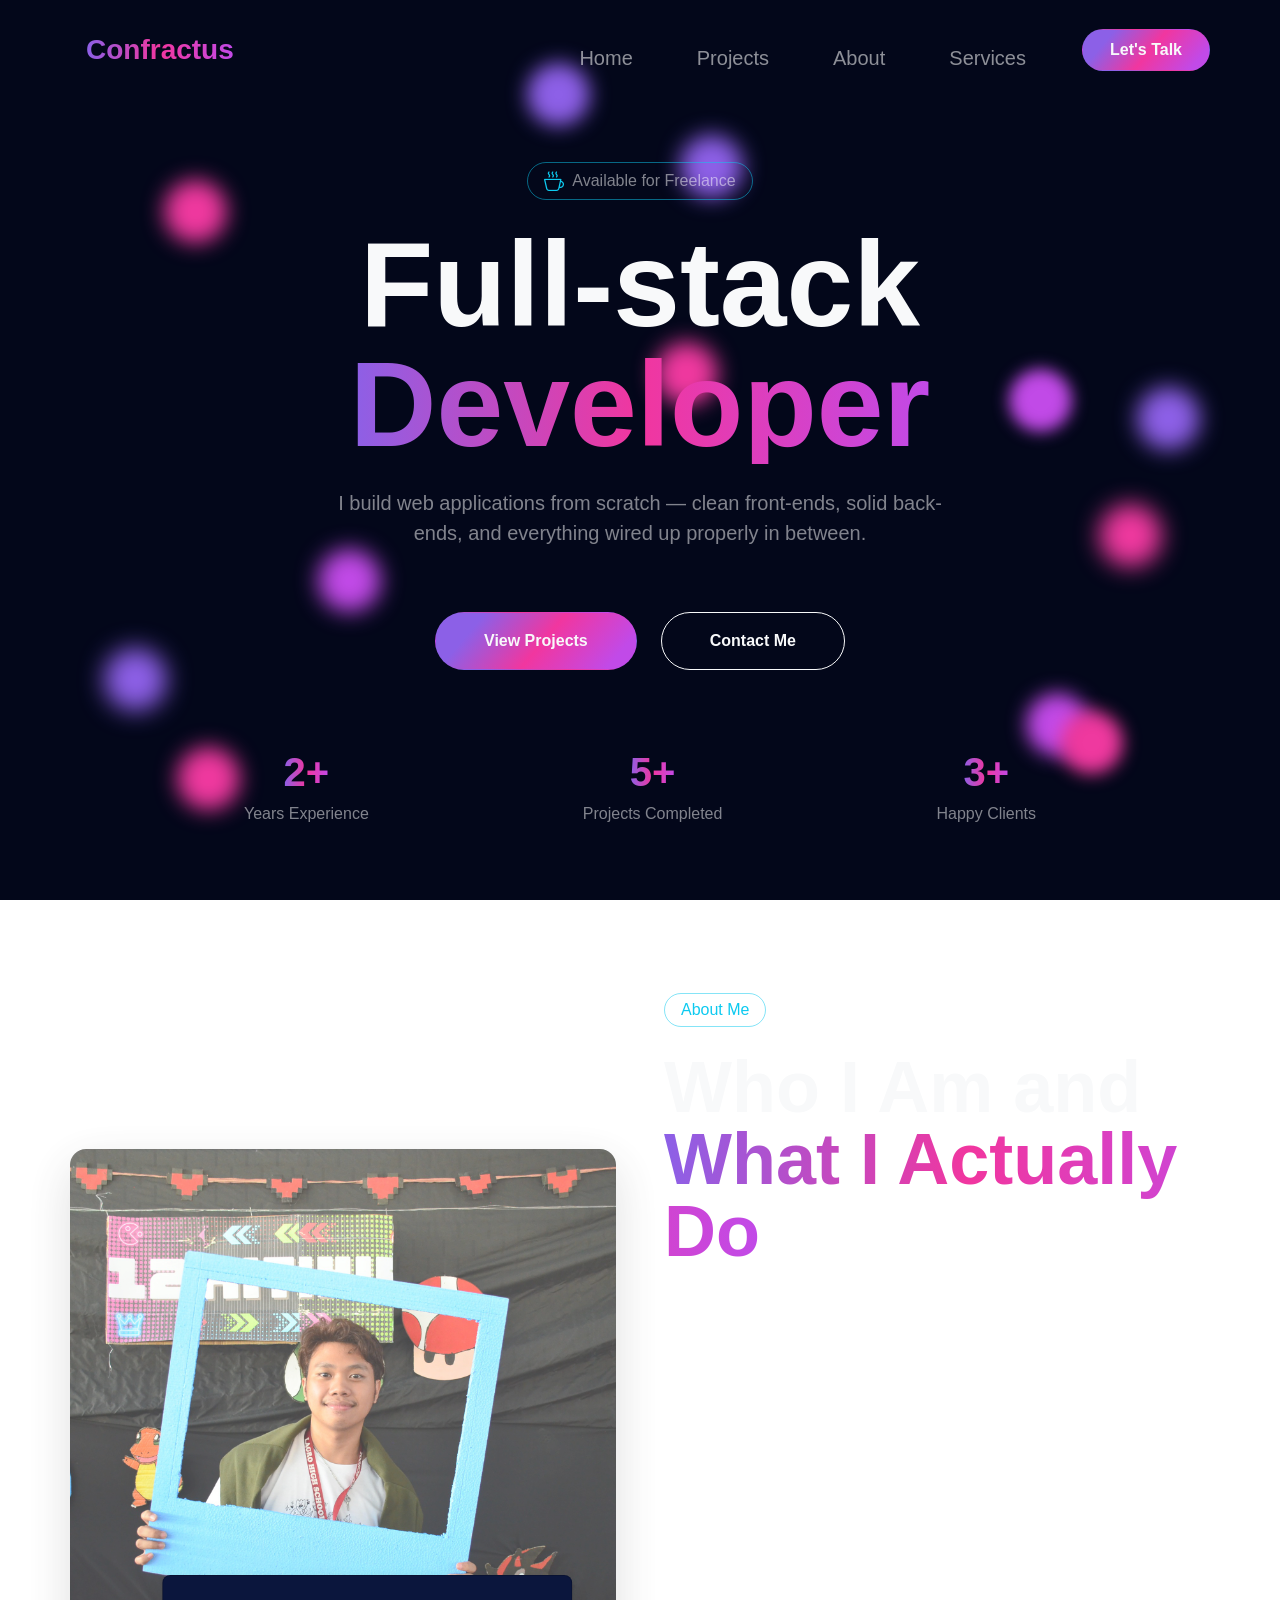
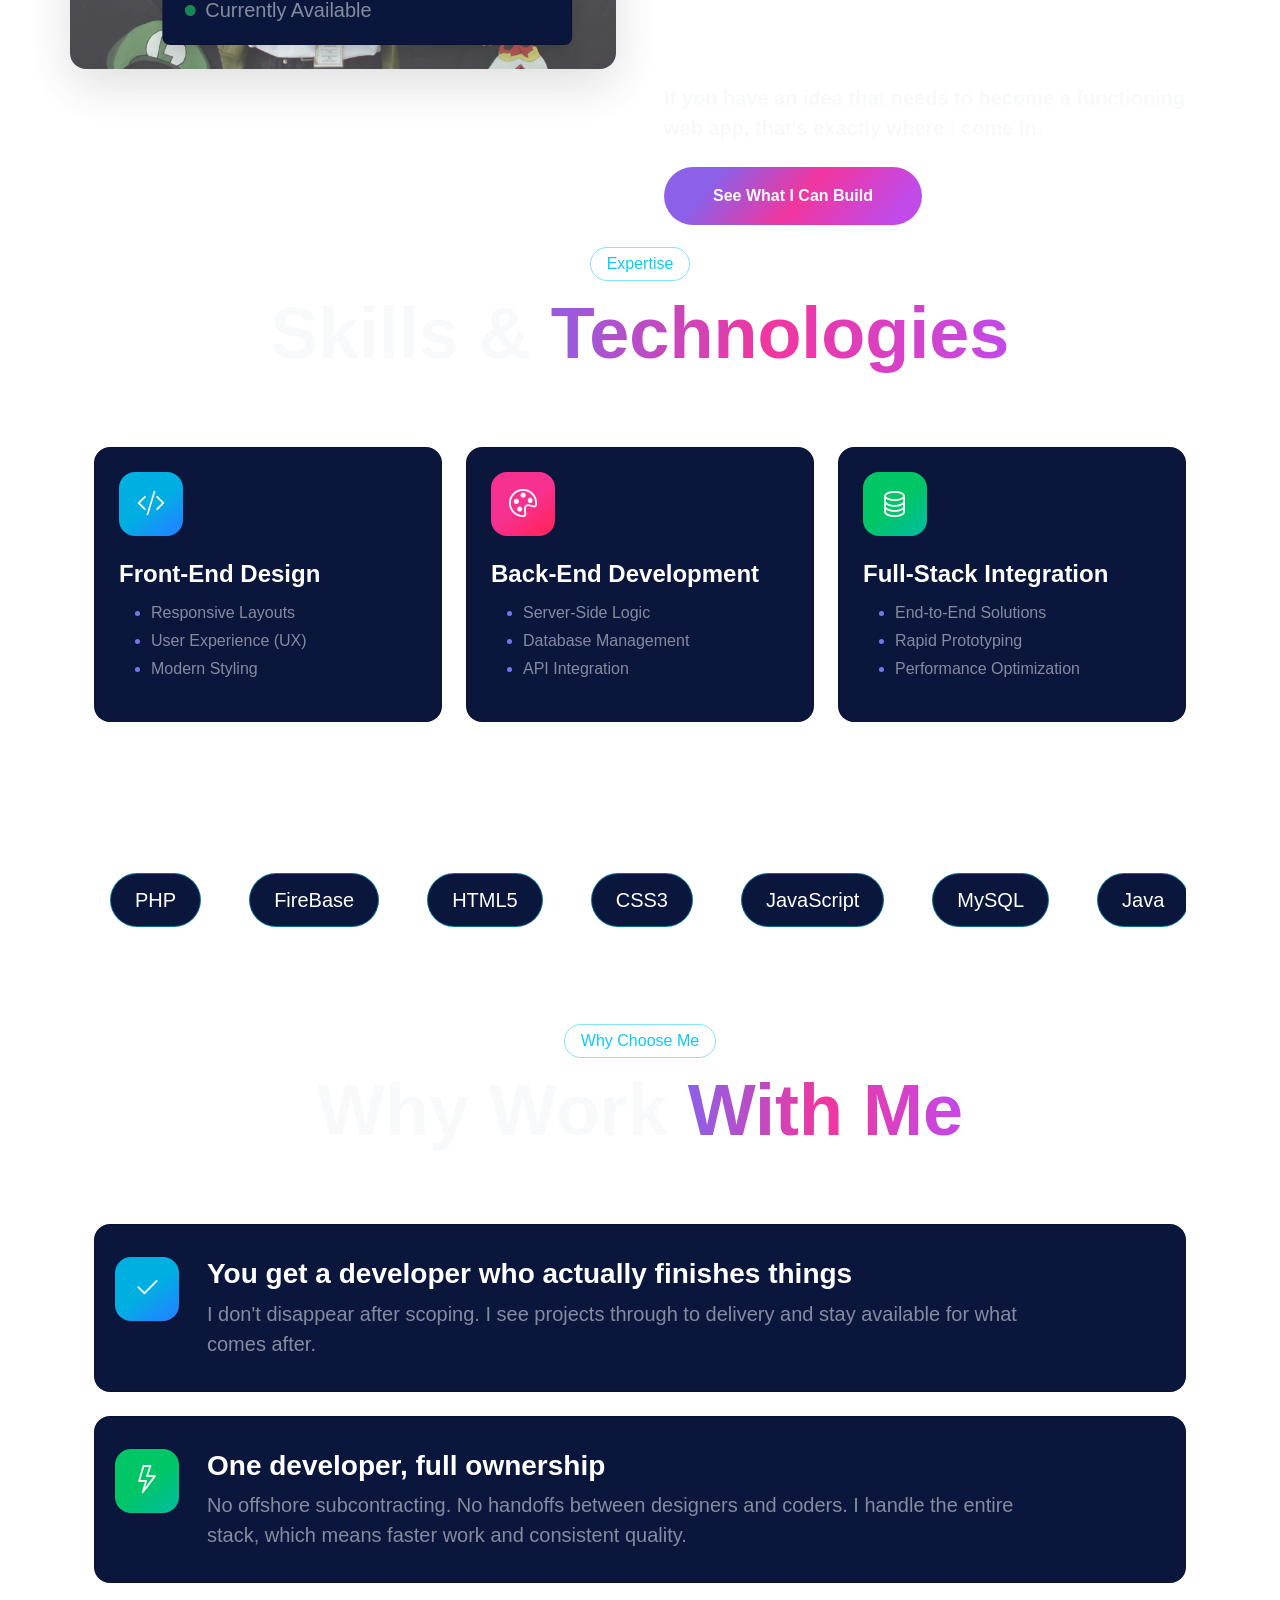
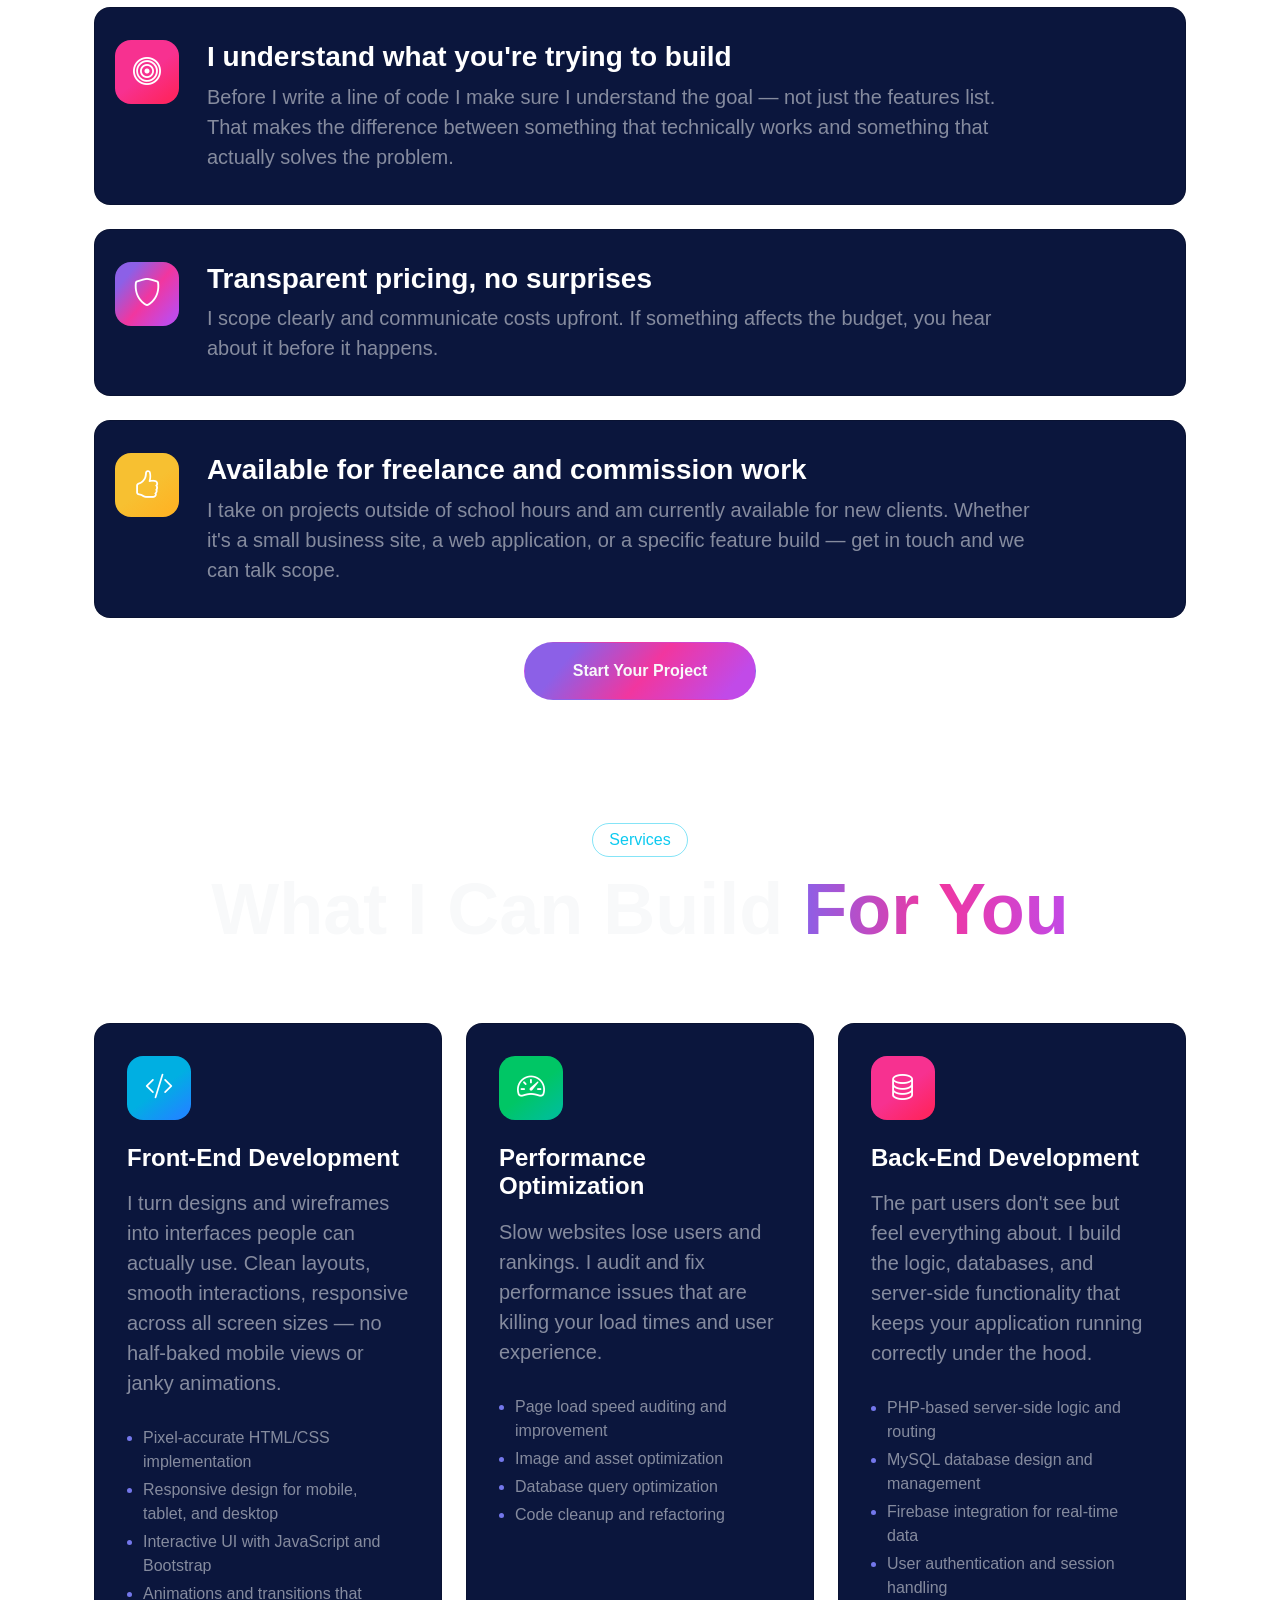
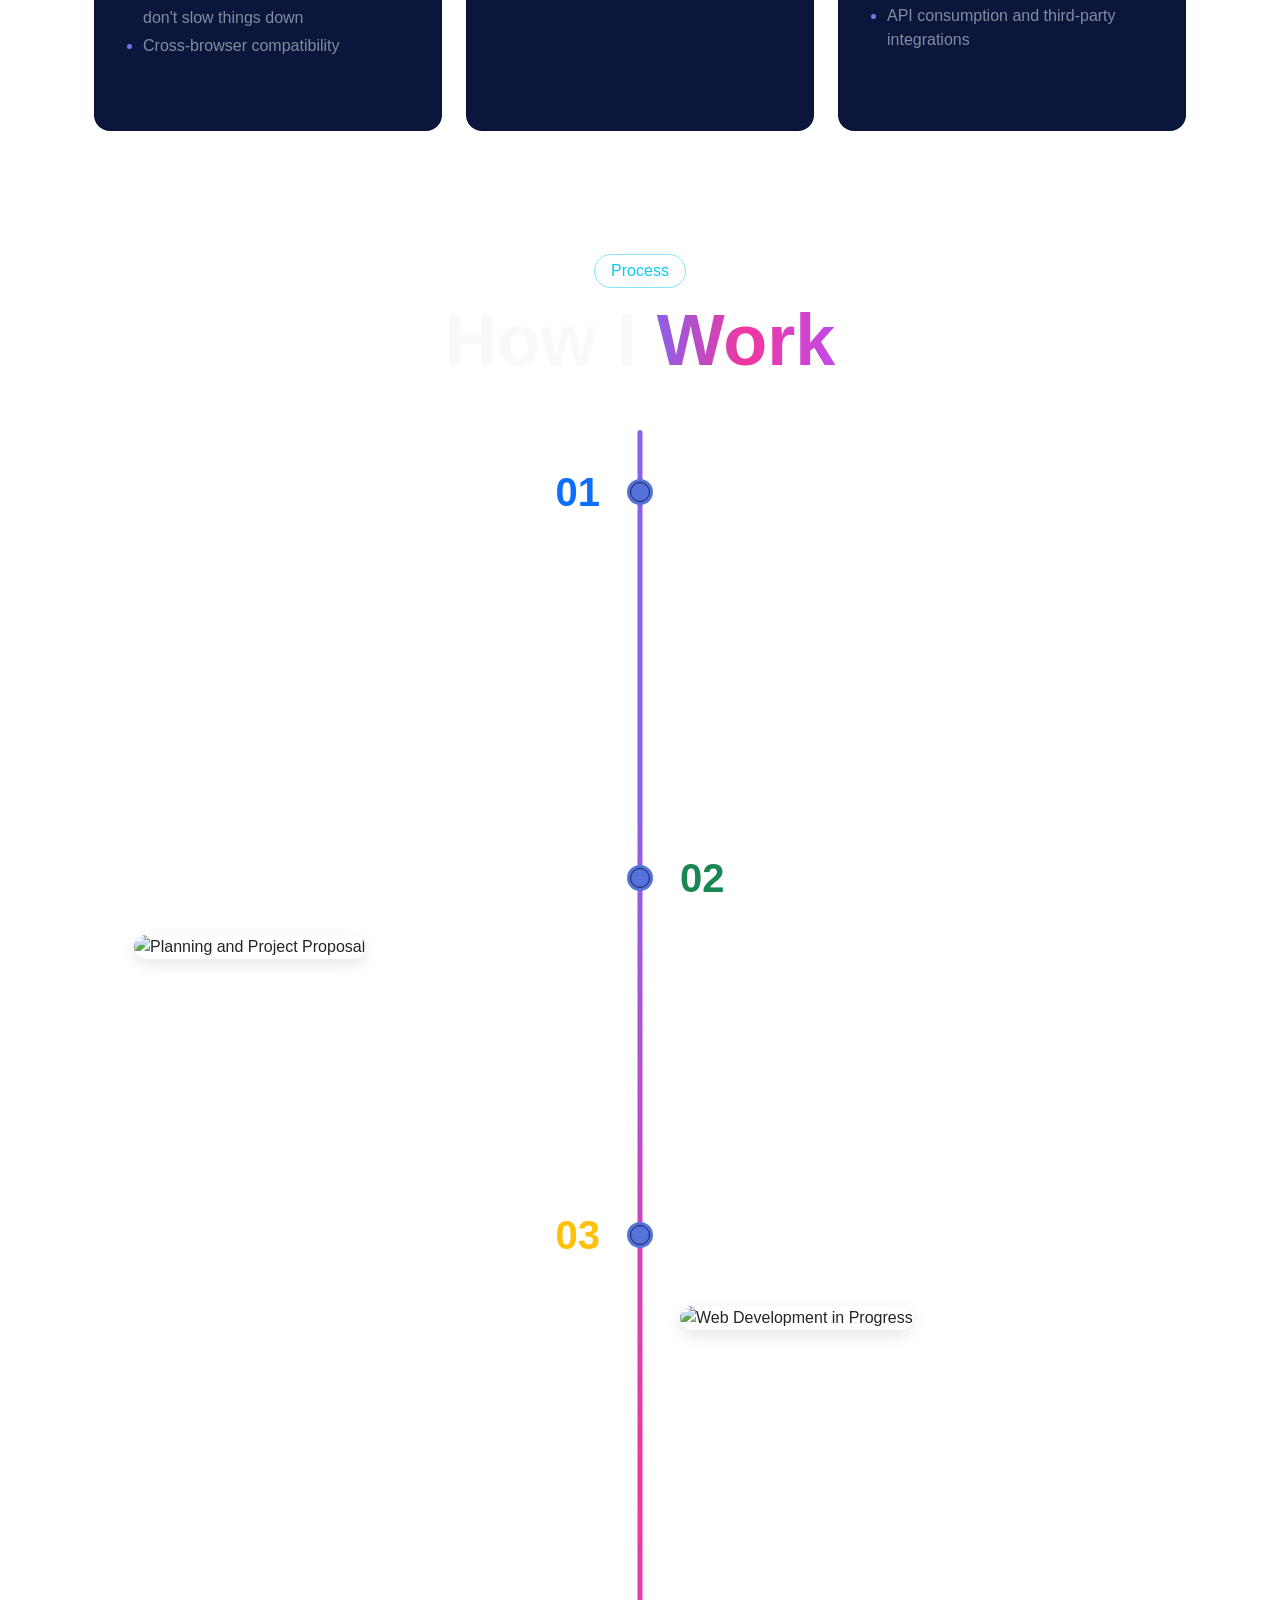
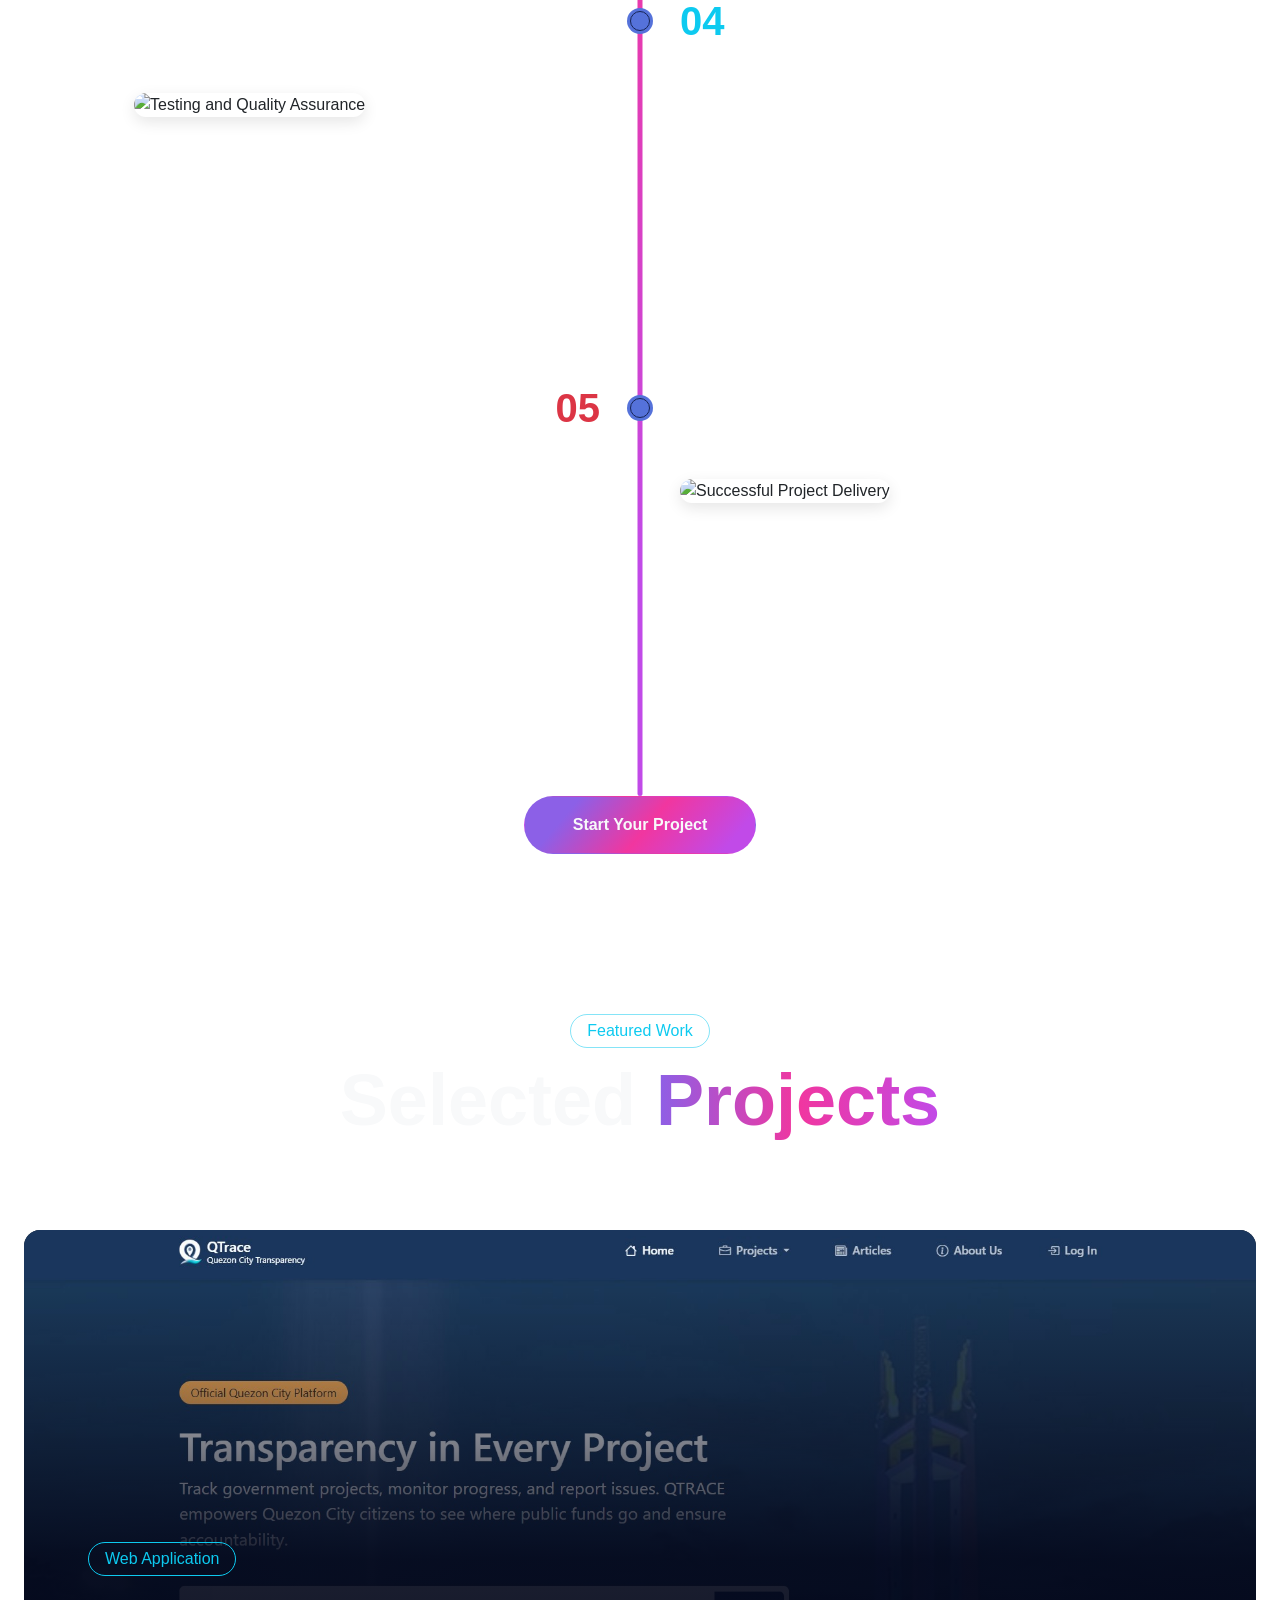
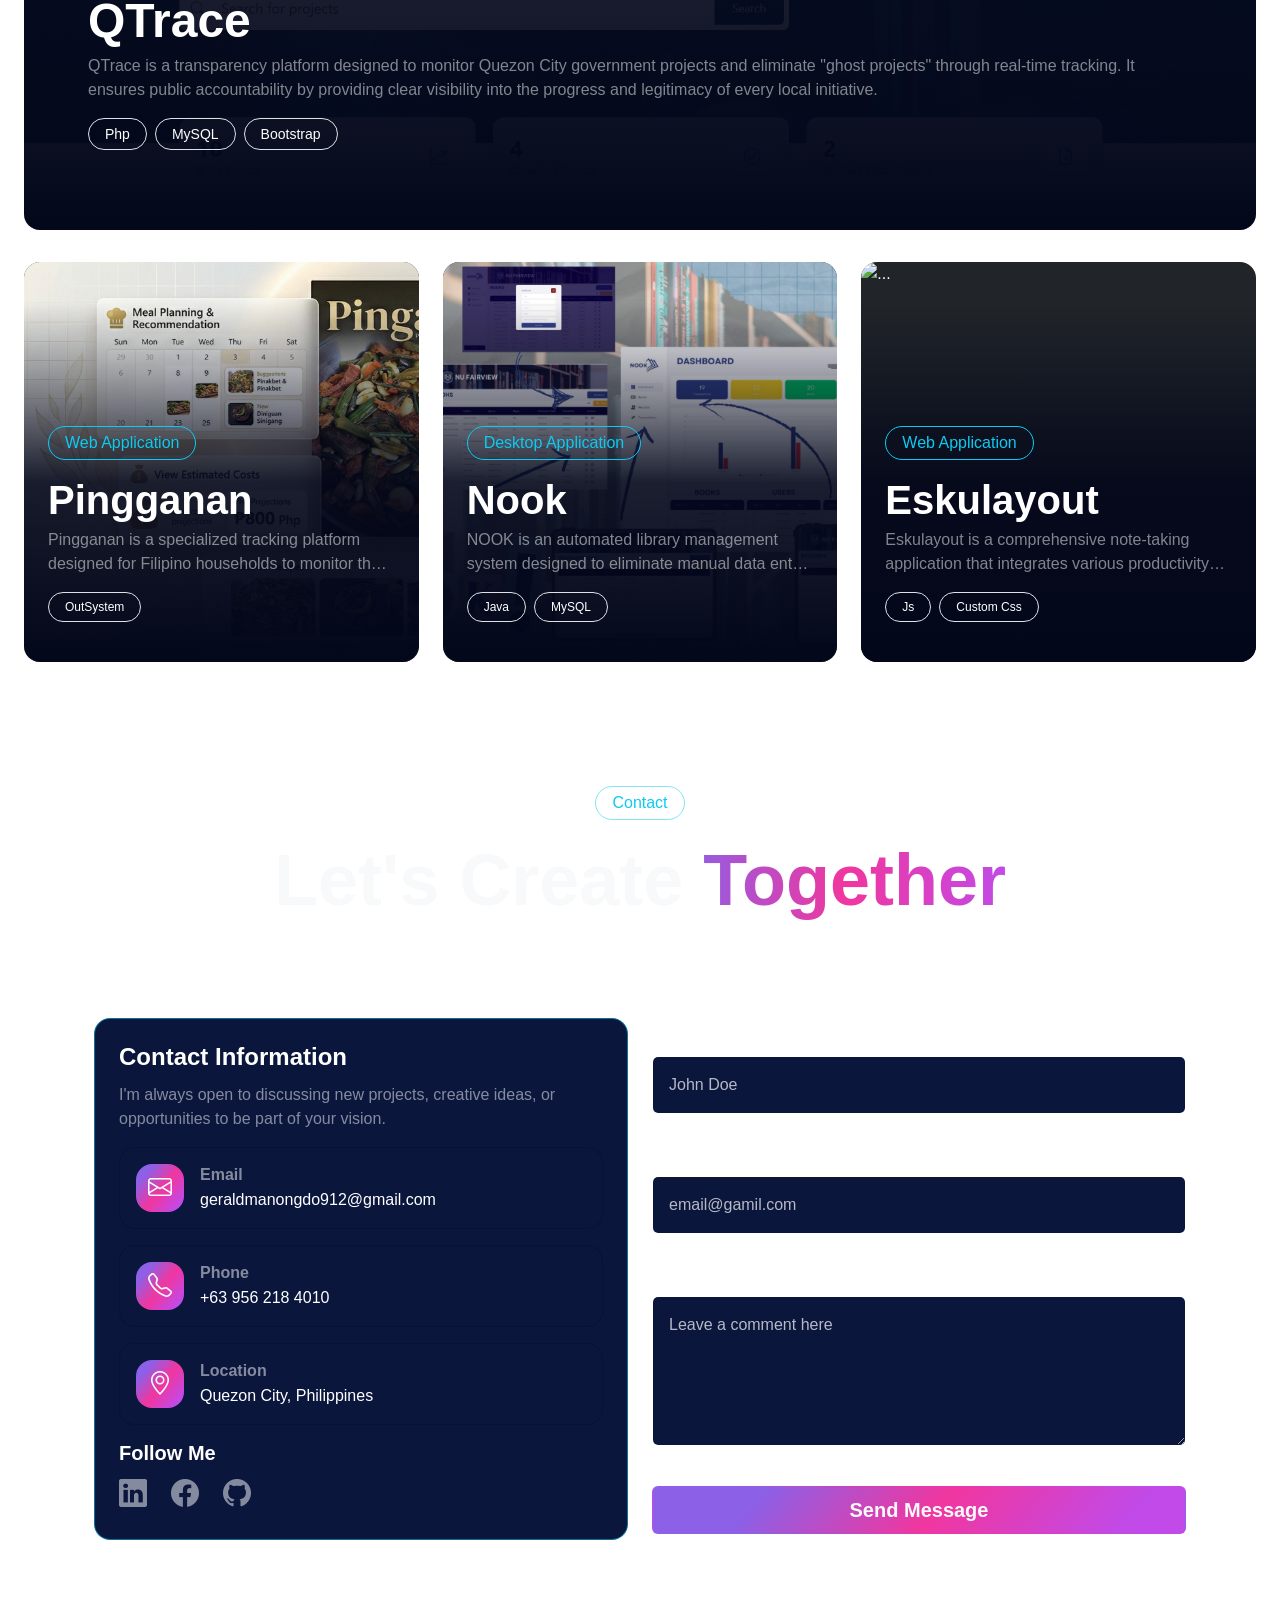
==== commit 3fa14b2b: "fixing ui error in home page" ====
--- a/home.html
+++ b/home.html
@@ -106,11 +106,11 @@
                 </span>
 
                 <h1 class=" heading-text mb-4 fw-bold text-light lh-1 d-flex flex-column"> Full-stack <span class="text-gradient">Developer</span></h1>
-                <p class="col-lg-7 col-sm-12 text-white-50 fs-4 ">I build web applications from scratch — clean front-ends, solid back-ends, and everything wired up properly in between.</p>
+                <p class="col-lg-7 col-sm-12 text-white-50 fs-5 fs-lg-4">I build web applications from scratch — clean front-ends, solid back-ends, and everything wired up properly in between.</p>
 
                 <div class="container d-flex justify-content-center align-items-center gap-4 my-5">
-                    <button class="  btn rounded-pill px-5 btn-extend btn-shadow-gradient py-3 background-gradient text-light fw-bold" onclick="ScrollTo('#projects', 3500)">View Projects</button>
-                    <button class="btn btn-outline-light btn-extend rounded-pill px-5 py-3 fw-bold" onclick="ScrollTo('#contactMe', 4500)"> Contact Me </button>
+                    <button class="  btn rounded-pill px-3 px-lg-5 btn-extend btn-shadow-gradient py-3 background-gradient text-light fw-bold" onclick="ScrollTo('#projects', 3500)">View Projects</button>
+                    <button class="btn btn-outline-light btn-extend rounded-pill px-3 px-lg-5  py-3 fw-bold" onclick="ScrollTo('#contactMe', 4500)"> Contact Me </button>
                 </div>
                 <div class="col-lg-9 col-sm-12 d-flex justify-content-between align-items-center my-4">
                 <div class="hover-moving-top">
@@ -164,7 +164,7 @@
             <span class="fw-normal text-info fs-6">Expertise</span>
         </span>
 
-        <h2 class="display-2 mb-2 fw-bold text-light lh-1">Skills &<span class="text-gradient"> Technologies</span></h2>
+        <h2 class="display-2 mb-2 fw-bold text-light lh-1 text-center">Skills &<span class="text-gradient"> Technologies</span></h2>
         <p class=" text-white-50 fs-5 text-center">A comprehensive toolkit for creating exceptional digital experiences</p>
 
         <div class="container my-4">
@@ -259,7 +259,7 @@
             <span class="fw-normal text-info fs-6">Why Choose Me</span>
         </span>
 
-        <h2 class="display-2 mb-2 fw-bold text-light lh-1">Why Work <span class="text-gradient"> With Me</span></h2>
+        <h2 class="display-2 mb-2 fw-bold text-light lh-1 text-center">Why Work <span class="text-gradient"> With Me</span></h2>
         <p class=" text-white-50 fs-5 text-center">Real commitment, transparent process, and results you can rely on</p>
 
         <div class="container my-4 d-flex flex-column justify-content-center align-items-center gap-4">
@@ -268,7 +268,7 @@
                     <div class="col-2 background-gradient-blue hover-spin rounded-4 d-flex align-items-center justify-content-center" style="width: 4rem; height: 4rem;">
                         <i class="bi bi-check2 fs-3 text-white"></i>
                     </div>
-                    <div class="col-10 text-start">
+                    <div class="col-12 col-lg-10  text-start">
                         <h3 class="card-title fs-3 fw-bold text-white mb-2">You get a developer who actually finishes things</h3>
                         <p class="card-text fs-5 fw-medium text-white-50 mb-0">I don't disappear after scoping. I see projects through to delivery and stay available for what comes after.</p>
                     </div>
@@ -280,7 +280,7 @@
                     <div class="col-2 background-gradient-green hover-spin rounded-4 d-flex align-items-center justify-content-center" style="width: 4rem; height: 4rem;">
                         <i class="bi bi-lightning fs-3 text-white"></i>
                     </div>
-                    <div class="col-10 text-start">
+                    <div class="col-12 col-lg-10 text-start">
                         <h3 class="card-title fs-3 fw-bold text-white mb-2">One developer, full ownership</h3>
                         <p class="card-text fs-5 fw-medium text-white-50 mb-0">No offshore subcontracting. No handoffs between designers and coders. I handle the entire stack, which means faster work and consistent quality.</p>
                     </div>
@@ -292,7 +292,7 @@
                     <div class="col-2 background-gradient-red hover-spin rounded-4 d-flex align-items-center justify-content-center" style="width: 4rem; height: 4rem;">
                         <i class="bi bi-bullseye fs-3 text-white"></i>
                     </div>
-                    <div class="col-10 text-start">
+                    <div class="col-12 col-lg-10 text-start">
                         <h3 class="card-title fs-3 fw-bold text-white mb-2">I understand what you're trying to build</h3>
                         <p class="card-text fs-5 fw-medium text-white-50 mb-0">Before I write a line of code I make sure I understand the goal — not just the features list. That makes the difference between something that technically works and something that actually solves the problem.</p>
                     </div>
@@ -304,7 +304,7 @@
                     <div class="col-2 background-gradient hover-spin rounded-4 d-flex align-items-center justify-content-center" style="width: 4rem; height: 4rem;">
                         <i class="bi bi-shield fs-3 text-white"></i>
                     </div>
-                    <div class="col-10 text-start">
+                    <div class="col-12 col-lg-10 text-start">
                         <h3 class="card-title fs-3 fw-bold text-white mb-2">Transparent pricing, no surprises</h3>
                         <p class="card-text fs-5 fw-medium text-white-50 mb-0">I scope clearly and communicate costs upfront. If something affects the budget, you hear about it before it happens.</p>
                     </div>
@@ -316,7 +316,7 @@
                     <div class="col-2 background-gradient-yellow hover-spin rounded-4 d-flex align-items-center justify-content-center" style="width: 4rem; height: 4rem;">
                         <i class="bi bi-hand-thumbs-up fs-3 text-white"></i>
                     </div>
-                    <div class="col-10 text-start">
+                    <div class="col-12 col-lg-10 text-start">
                         <h3 class="card-title fs-3 fw-bold text-white mb-2">Available for freelance and commission work</h3>
                         <p class="card-text fs-5 fw-medium text-white-50 mb-0">I take on projects outside of school hours and am currently available for new clients. Whether it's a small business site, a web application, or a specific feature build — get in touch and we can talk scope.</p>
                     </div>
@@ -402,7 +402,7 @@
         </div>
     </section>
 
-    <section class="container d-flex flex-column justify-content-center align-items-center" style="height: auto; margin-bottom: 20rem;" id="process" >
+    <section class="container d-flex flex-column justify-content-center align-items-center" style="height: auto; margin-bottom: 10rem;" id="process" >
         <span class="badge rounded-pill border border-info p-2 border-opacity-50 px-3 py-2 d-flex align-items-center gap-2 hover-enlarge mb-3">
             <span class="fw-normal text-info fs-6">Process</span>
         </span>
@@ -478,9 +478,13 @@
                 </div>
             </div>
         </div>
+
+        <div class="d-flex justify-content-center">
+            <button class="btn rounded-pill px-5 btn-extend btn-shadow-gradient py-3 background-gradient text-light fw-bold" onclick="ScrollTo('#contactMe', 1500)">Start Your Project</button>
+        </div>
     </section>
 
-    <section class="container-fluid d-flex flex-column justify-content-center align-items-center" style="height: auto; margin-bottom: 10rem;" id="projects" >
+    <section class="container-fluid d-flex flex-column justify-content-center align-items-center w-100" style="height:auto; margin-bottom: 5rem;max-width:100rem;" id="projects" >
         <span class="badge rounded-pill border border-info p-2 border-opacity-50 px-3 py-2 d-flex align-items-center gap-2 hover-enlarge mb-3">
             <span class="fw-normal text-info fs-6">Featured Work</span>
         </span>
@@ -490,9 +494,9 @@
 
         <div class="container-fluid my-4 w-100 mx-4 mx-sm-0 " style="max-width: 120rem;">
             <div class="row">
-                <div class="col-12 my-3 pointer" data-aos="fade-up">
+                <div class="col-12 my-3 pointer h-100" data-aos="fade-up" onclick="loadProjectDescription(1)">
                     <div class="card text-bg-dark rounded-4 border-0 position-relative overflow-hidden hover-border hover-enlarge-sm">
-                        <img src="images/QTrace-Cover-Photo.jpg" class="card-img" alt="..." style="height: clamp(400px, 100%, 600px); object-fit: cover;">
+                        <img src="images/QTrace-Cover-Photo.jpg" class="card-img project-card-img featured-height" alt="...">
                         <div class="blue-smoke-bottom"></div>
                         <div class="card-img-overlay d-flex flex-column justify-content-end">
                             <div class="p-lg-5 p-2">
@@ -502,7 +506,7 @@
                                     </span>
                                 </div>
                                 <h2 class="card-title display-5 fw-bold mb-1">QTrace</h2>
-                                <p class="card-text fs-5 text-white-50">QTrace is a transparency platform designed to monitor Quezon City government projects and eliminate "ghost projects" through real-time tracking. It ensures public accountability by providing clear visibility into the progress and legitimacy of every local initiative.</p>
+                                <p class="card-text fs-6 fs-lg-5 text-white-50 line-clamp-2" style="max-height: 5.5em; line-clamp-2" style="max-height: 5.5em;">QTrace is a transparency platform designed to monitor Quezon City government projects and eliminate "ghost projects" through real-time tracking. It ensures public accountability by providing clear visibility into the progress and legitimacy of every local initiative.</p>
                                 <div class="d-flex gap-2">
                                     <span class="badge rounded-pill border border-opacity-50 p-2 px-3 py-2 d-flex align-items-center gap-2 hover-enlarge mb-3">
                                         <span class="fw-normal fs-7">Php</span>
@@ -519,9 +523,9 @@
                     </div>
                 </div>
 
-                <div class="col-12 col-lg-4 my-3 h-100 pointer" data-aos="fade-up">
+                <div class="col-12 col-lg-4 my-3 h-100 pointer" data-aos="fade-up" onclick="loadProjectDescription(2)">
                     <div class="card text-bg-dark rounded-4 border-0 position-relative overflow-hidden hover-border hover-enlarge-sm">
-                        <img src="images/Pingganan-Cover-Photo.jpg" class="card-img" alt="..." style="height: 400px; object-fit: cover;">
+                        <img src="images/Pingganan-Cover-Photo.jpg" class="card-img project-card-img" alt="...">
                         <div class="blue-smoke-bottom"></div>
                         <div class="card-img-overlay d-flex flex-column justify-content-end">
                             <div class="p-2">
@@ -531,7 +535,7 @@
                                     </span>
                                 </div>
                                 <h2 class="card-title fs-1 fw-bold mb-1">Pingganan</h2>
-                                <p class="card-text fs-6 text-white-50">Pingganan is a specialized tracking platform designed for Filipino households to monitor the macronutrients of traditional single-plate meals.</p>
+                                <p class="card-text fs-6 text-white-50 line-clamp-2" style="max-height: 5.5em;">Pingganan is a specialized tracking platform designed for Filipino households to monitor the macronutrients of traditional single-plate meals.</p>
                                 <div class="d-flex gap-2">
                                     <span class="badge rounded-pill border border-opacity-50 p-2 px-3 py-2 d-flex align-items-center gap-2 hover-enlarge mb-3">
                                         <span class="fw-normal fs-8">OutSystem</span>
@@ -541,9 +545,9 @@
                         </div>
                     </div>
                 </div>
-                <div class="col-12 col-lg-4 my-3 h-100 pointer" data-aos="fade-up" data-aos-delay="100">
+                <div class="col-12 col-lg-4 my-3 h-100 pointer" data-aos="fade-up" data-aos-delay="100" onclick="loadProjectDescription(3)">
                     <div class="card text-bg-dark rounded-4 border-0 position-relative overflow-hidden hover-border hover-enlarge-sm">
-                        <img src="images/Nook-Cover-Photo.jpg" class="card-img" alt="..." style="height: 400px; object-fit: cover;">
+                        <img src="images/Nook-Cover-Photo.jpg" class="card-img project-card-img" alt="...">
                         <div class="blue-smoke-bottom"></div>
                         <div class="card-img-overlay d-flex flex-column justify-content-end">
                             <div class="p-2">
@@ -553,7 +557,7 @@
                                     </span>
                                 </div>
                                 <h2 class="card-title fs-1 fw-bold mb-1">Nook</h2>
-                                <p class="card-text fs-6 text-white-50">NOOK is an automated library management system designed to eliminate manual data entry for book records within a Learning Resource Center (LRC).</p>
+                                <p class="card-text fs-6 text-white-50 line-clamp-2" style="max-height: 5.5em;">NOOK is an automated library management system designed to eliminate manual data entry for book records within a Learning Resource Center (LRC).</p>
                                 <div class="d-flex gap-2">
                                     <span class="badge rounded-pill border border-opacity-50 p-2 px-3 py-2 d-flex align-items-center gap-2 hover-enlarge mb-3">
                                         <span class="fw-normal fs-8">Java</span>
@@ -566,9 +570,9 @@
                         </div>
                     </div>
                 </div>
-                <div class="col-12 col-lg-4 my-3 h-100 pointer" data-aos="fade-up" data-aos-delay="200">
+                <div class="col-12 col-lg-4 my-3 h-100 pointer" data-aos="fade-up" data-aos-delay="200" onclick="loadProjectDescription(4)">
                         <div class="card text-bg-dark rounded-4 border-0 position-relative overflow-hidden hover-border hover-enlarge-sm">
-                            <img src="images/Eskulayout-Cover-Photo.jpg" class="card-img" alt="..." style="height: 400px; object-fit: cover;">
+                            <img src="images/Eskulayout-Cover-Photo.jpg" class="card-img project-card-img" alt="...">
                         <div class="blue-smoke-bottom"></div>
                         <div class="card-img-overlay d-flex flex-column justify-content-end">
                             <div class="p-2">
@@ -578,7 +582,7 @@
                                     </span>
                                 </div>
                                 <h2 class="card-title fs-1 fw-bold mb-1">Eskulayout</h2>
-                                <p class="card-text fs-6 text-white-50">Eskulayout is a comprehensive note-taking application that integrates various productivity features into a single, cohesive workspace.</p>
+                                <p class="card-text fs-6 text-white-50 line-clamp-2" style="max-height: 5.5em;">Eskulayout is a comprehensive note-taking application that integrates various productivity features into a single, cohesive workspace.</p>
                                 <div class="d-flex gap-2">
                                     <span class="badge rounded-pill border border-opacity-50 p-2 px-3 py-2 d-flex align-items-center gap-2 hover-enlarge mb-3">
                                         <span class="fw-normal fs-8">Js</span>
@@ -617,13 +621,13 @@
                                 <div class="card bg-dark-blue hover-border text-white rounded-4 my-3">
                                     <div class="card-body d-flex align-items-center gap-3">
                                         <div class="background-gradient hover-spin rounded-4 d-flex align-items-center justify-content-center" 
-                                            style="width: 3rem; height: 3rem;">
+                                            style="min-width: 3rem; height: 3rem;">
                                         <i class="bi bi-envelope fs-4 text-white"></i>
                                         </div>
 
                                         <div class=" text-start">
                                         <h5 class="card-title fs-6 fw-bolder text-white-50 mb-1">Email</h5>
-                                        <p class="card-text fs-5 fw-medium text-white mb-0">geraldmanongdo912@gmail.com</p>
+                                        <p class="card-text fs-6 fs-lg-5 fw-medium text-white mb-0 text-break">geraldmanongdo912@gmail.com</p>
                                         </div>
 
                                     </div>
@@ -638,7 +642,7 @@
 
                                         <div class=" text-start">
                                         <h5 class="card-title fs-6 fw-bolder text-white-50 mb-1">Phone</h5>
-                                        <p class="card-text fs-5 fw-medium text-white mb-0">+63 956 218 4010</p>
+                                        <p class="card-text fs-6 fs-lg-5 fw-medium text-white mb-0">+63 956 218 4010</p>
                                         </div>
 
                                     </div>
@@ -653,7 +657,7 @@
 
                                         <div class=" text-start">
                                         <h5 class="card-title fs-6 fw-bolder text-white-50 mb-1">Location</h5>
-                                        <p class="card-text fs-5 fw-medium text-white mb-0">Quezon City, Philippines</p>
+                                        <p class="card-text fs-6 fs-lg-5 fw-medium text-white mb-0">Quezon City, Philippines</p>
                                         </div>
 
                                     </div>
@@ -702,6 +706,7 @@
                 <a href="https://www.linkedin.com/in/gerald-manongdo-197348359/" target="_blank" ><i class="bi bi-linkedin fs-5 text-white-50 hover-text-color"></i></a>
                 <a href="https://www.facebook.com/geraldmanongdo.912" target="_blank"><i class="bi bi-facebook fs-5 text-white-50 hover-text-color"></i></a>
                 <a href="https://github.com/GeraldManongdo" target="_blank"><i class="bi bi-github fs-5 text-white-50 hover-text-color"></i></a>
+            </div>
         </div>
     </footer>
 
@@ -714,6 +719,7 @@
     </script>
     <script src="https://cdn.jsdelivr.net/npm/bootstrap@5.3.2/dist/js/bootstrap.bundle.min.js"></script>
     <script src="js/smoothScroll.js"></script>
+    <script src="js/projectNavigation.js"></script>
     
 
 </body>
--- a/css/style.css
+++ b/css/style.css
@@ -36,7 +36,7 @@
 
 section.container {
   height: auto;
-  margin-bottom: 10rem;
+  margin-bottom: 5rem;
 }
 
 @media screen and (min-width: 990px) {
@@ -108,7 +108,7 @@
 }
 
 .heading-text {
-  font-size: clamp(5.5rem, 10vw, 7.5rem);
+  font-size: clamp(4rem, 10vw, 7.5rem);
 }
 
 /* Hover Effects */
@@ -213,3 +213,23 @@
     color: #7477eb; /* your bullet color */
 }
 
+
+/* Default height for mobile (Same as the second image) */
+.project-card-img {
+    height: 400px;
+    object-fit: cover;
+}
+
+/* Large screen height for the featured (top) project */
+@media (min-width: 992px) {
+    .featured-height {
+        height: 600px !important;
+    }
+}
+
+.line-clamp-2 {
+    display: -webkit-box;
+    -webkit-line-clamp: 2; 
+    -webkit-box-orient: vertical;  
+    overflow: hidden;
+}
--- a/css/timeline.css
+++ b/css/timeline.css
@@ -25,7 +25,7 @@
 
 .timeline-item {
   width: 100%;
-  margin-bottom: 10rem;
+  margin-bottom: 2rem;
   position: relative;
   display: flex;
   align-items: center;
@@ -35,6 +35,7 @@
 @media (min-width: 768px) {
   .timeline-item {
     width: 100%;
+    margin-bottom: 10rem;
   }
   .timeline-item.left {
     flex-direction: row;
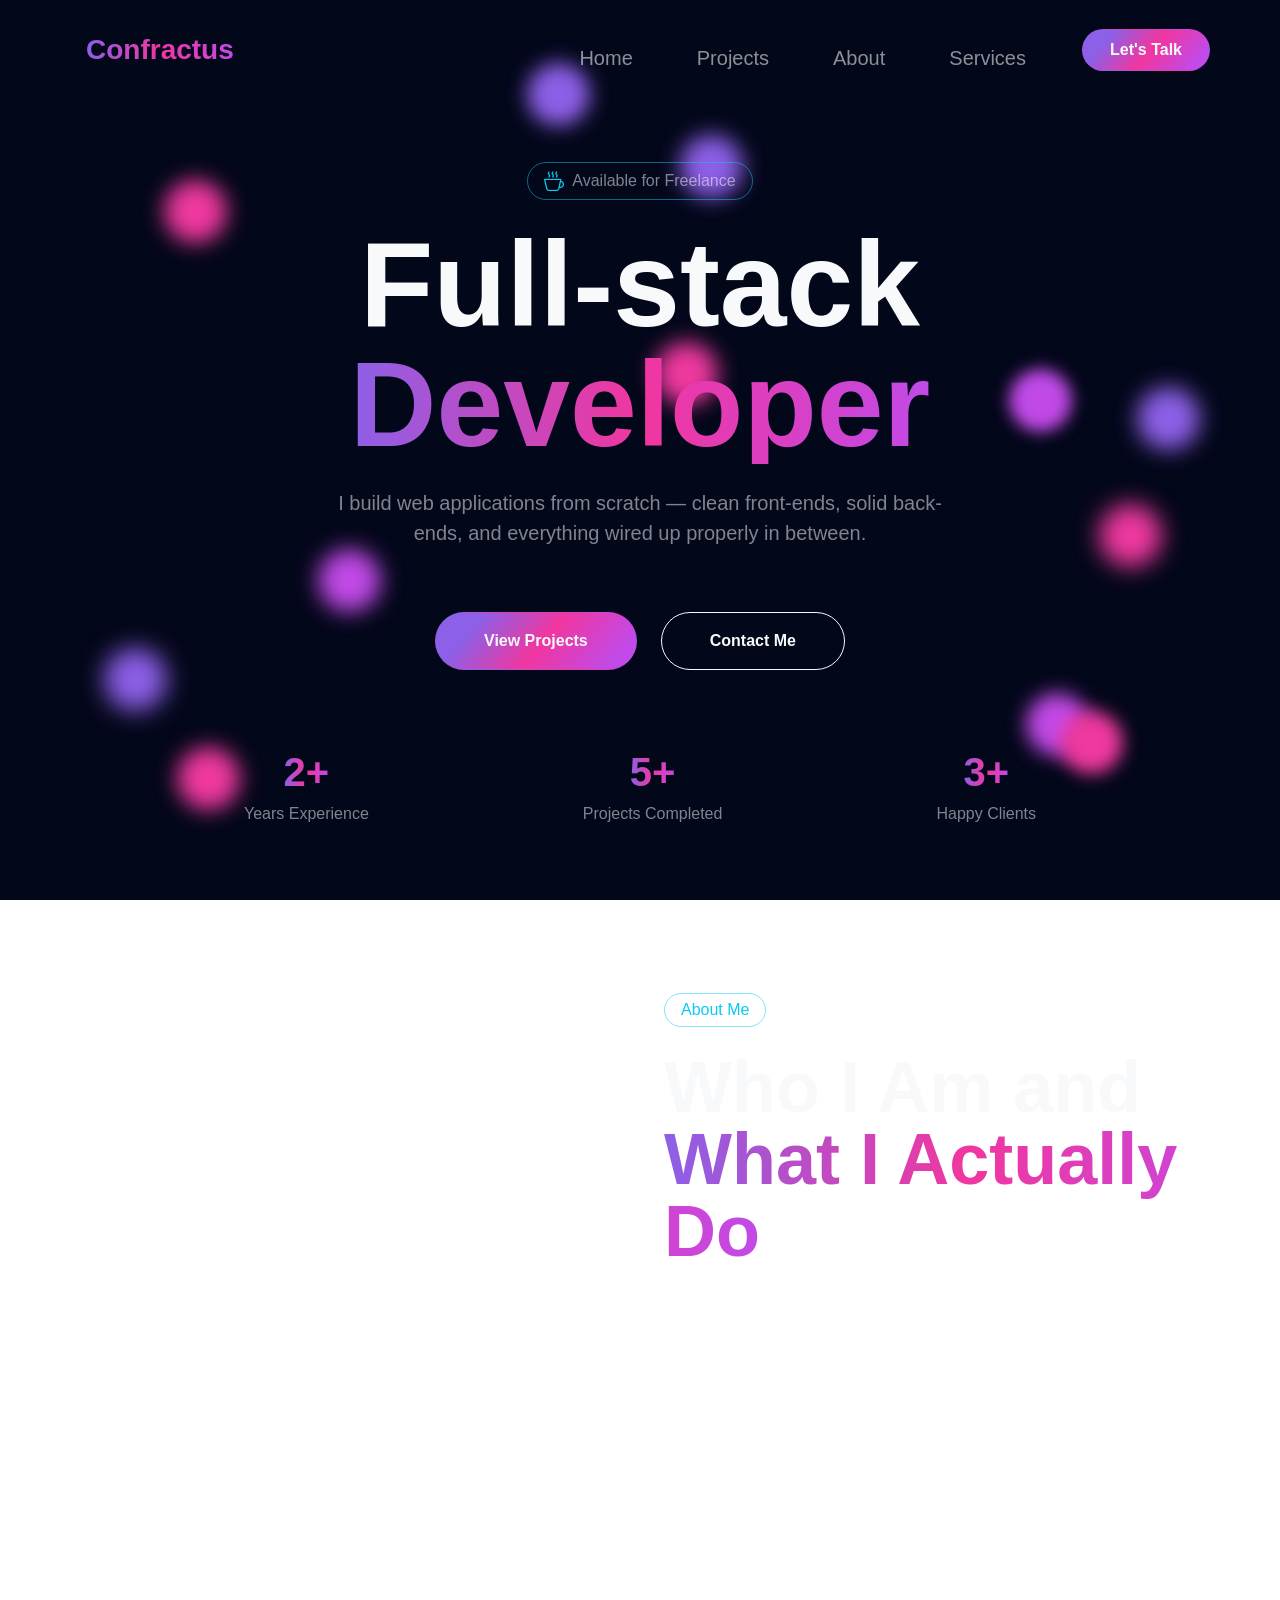
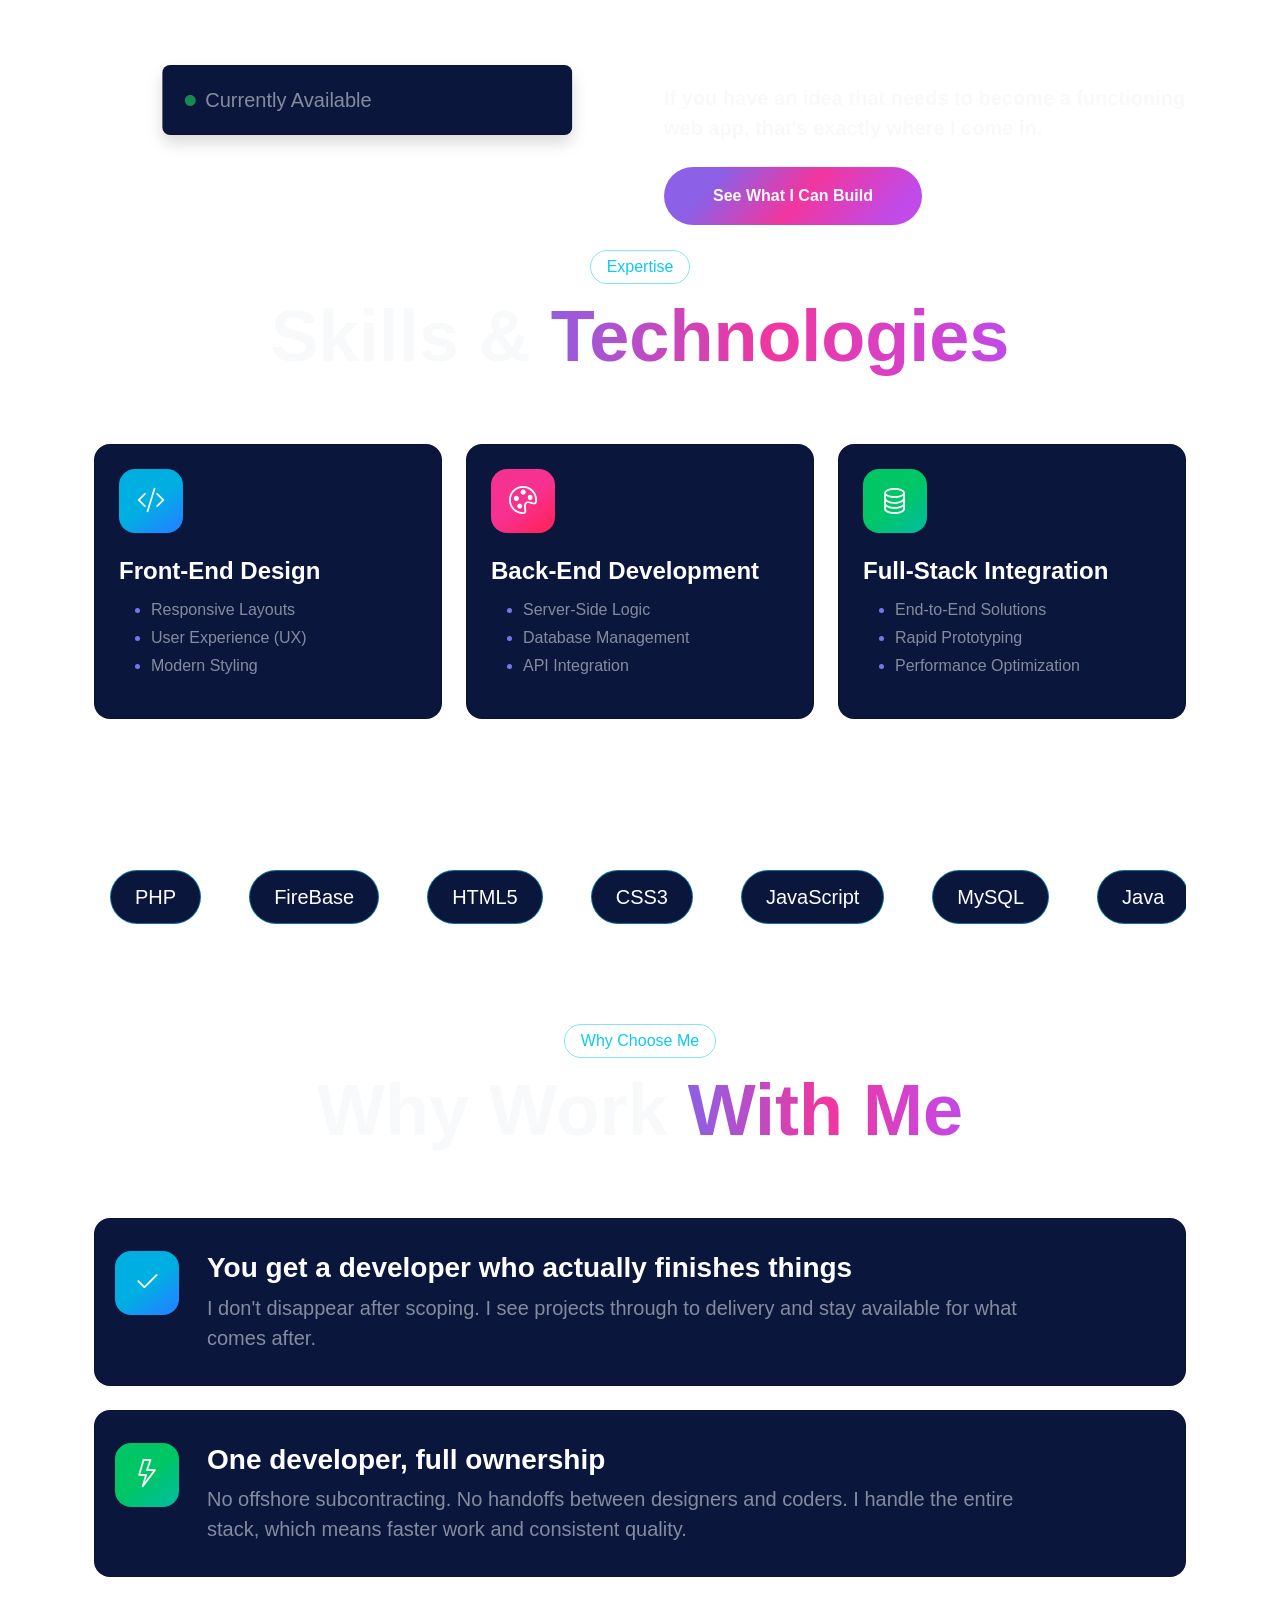
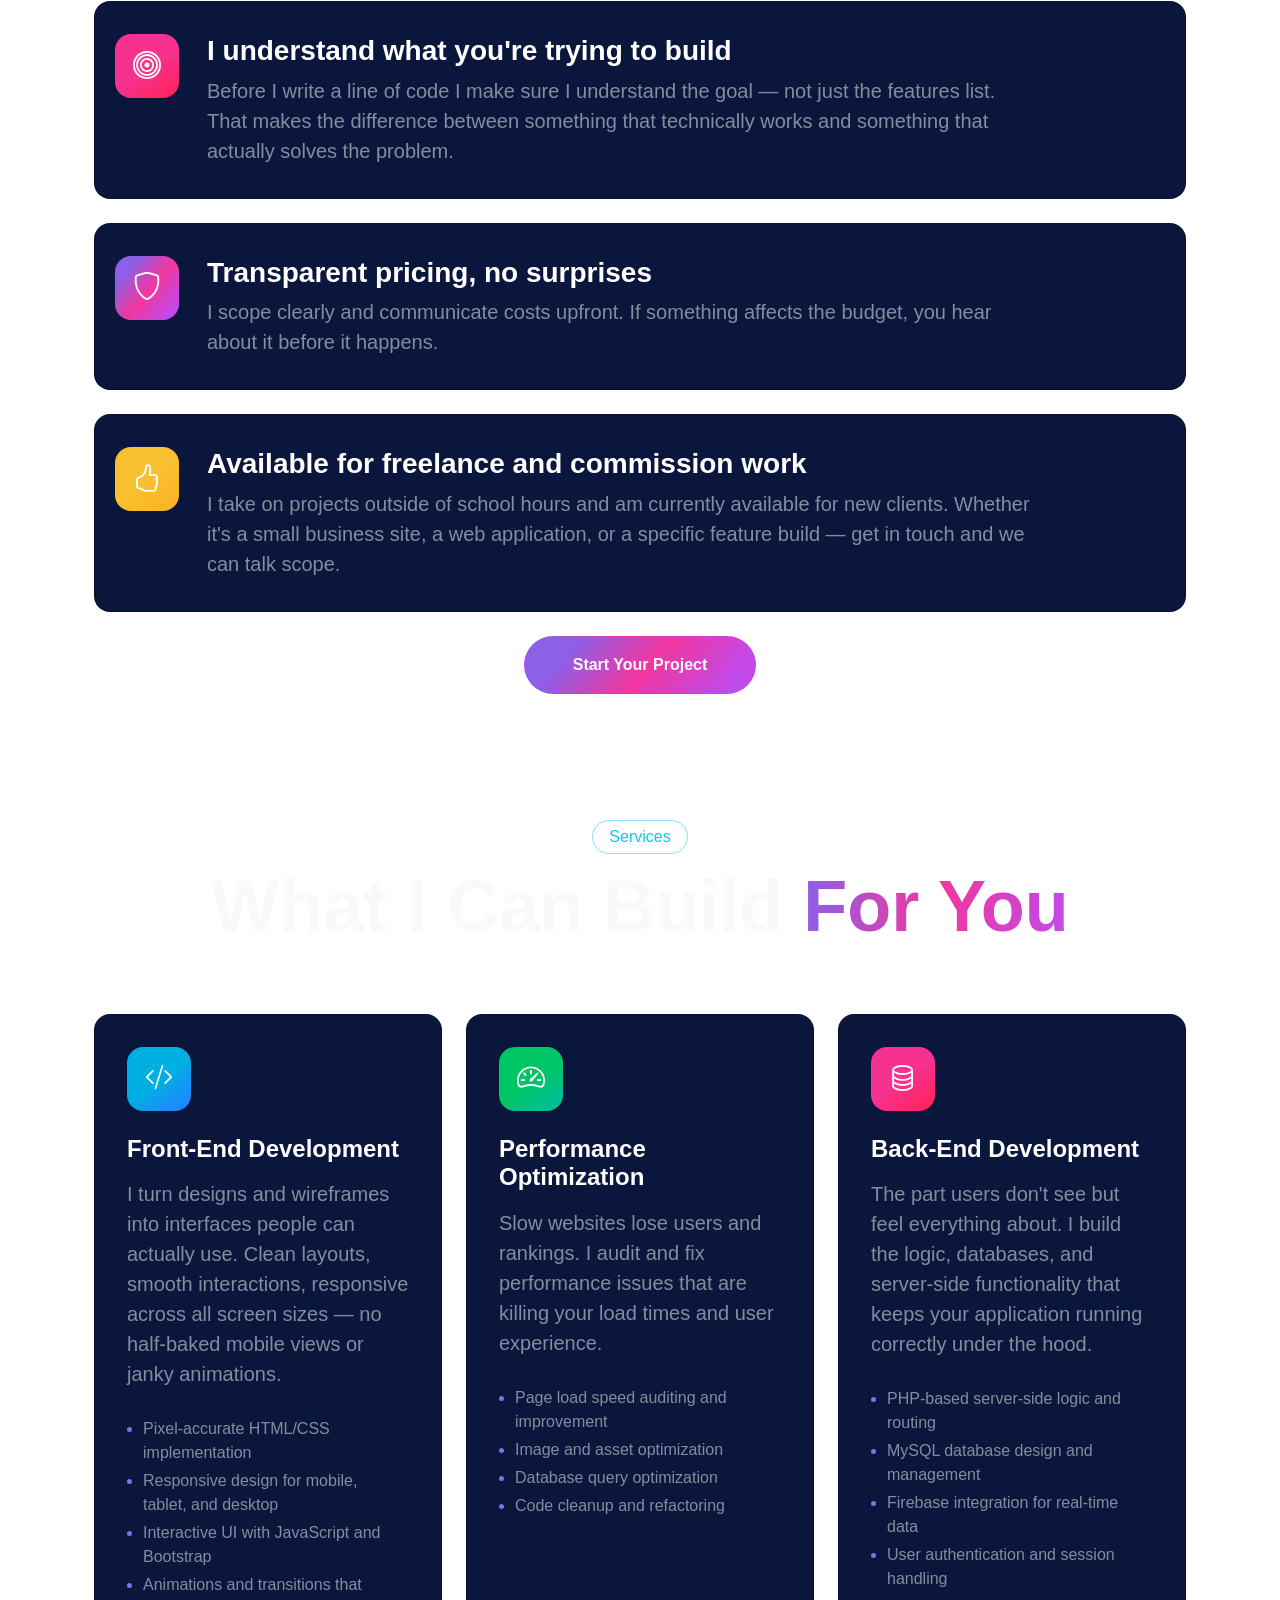
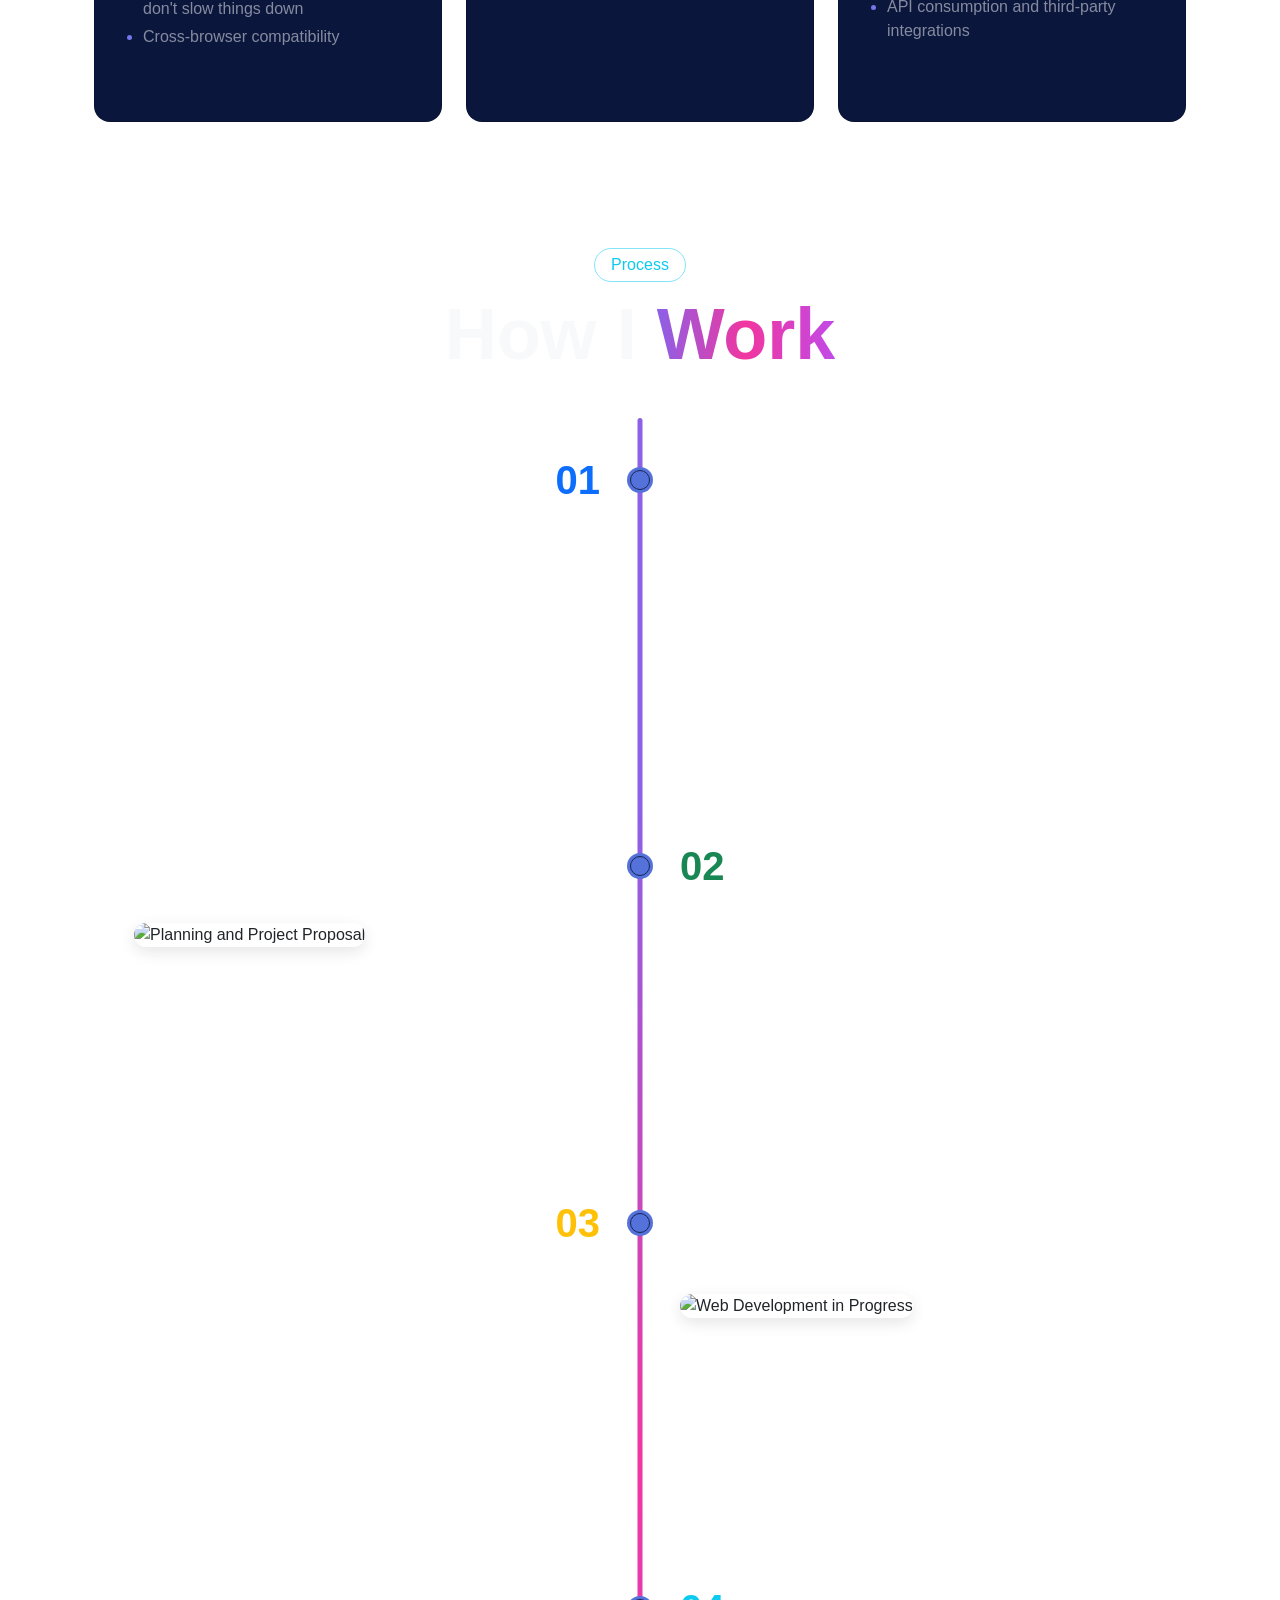
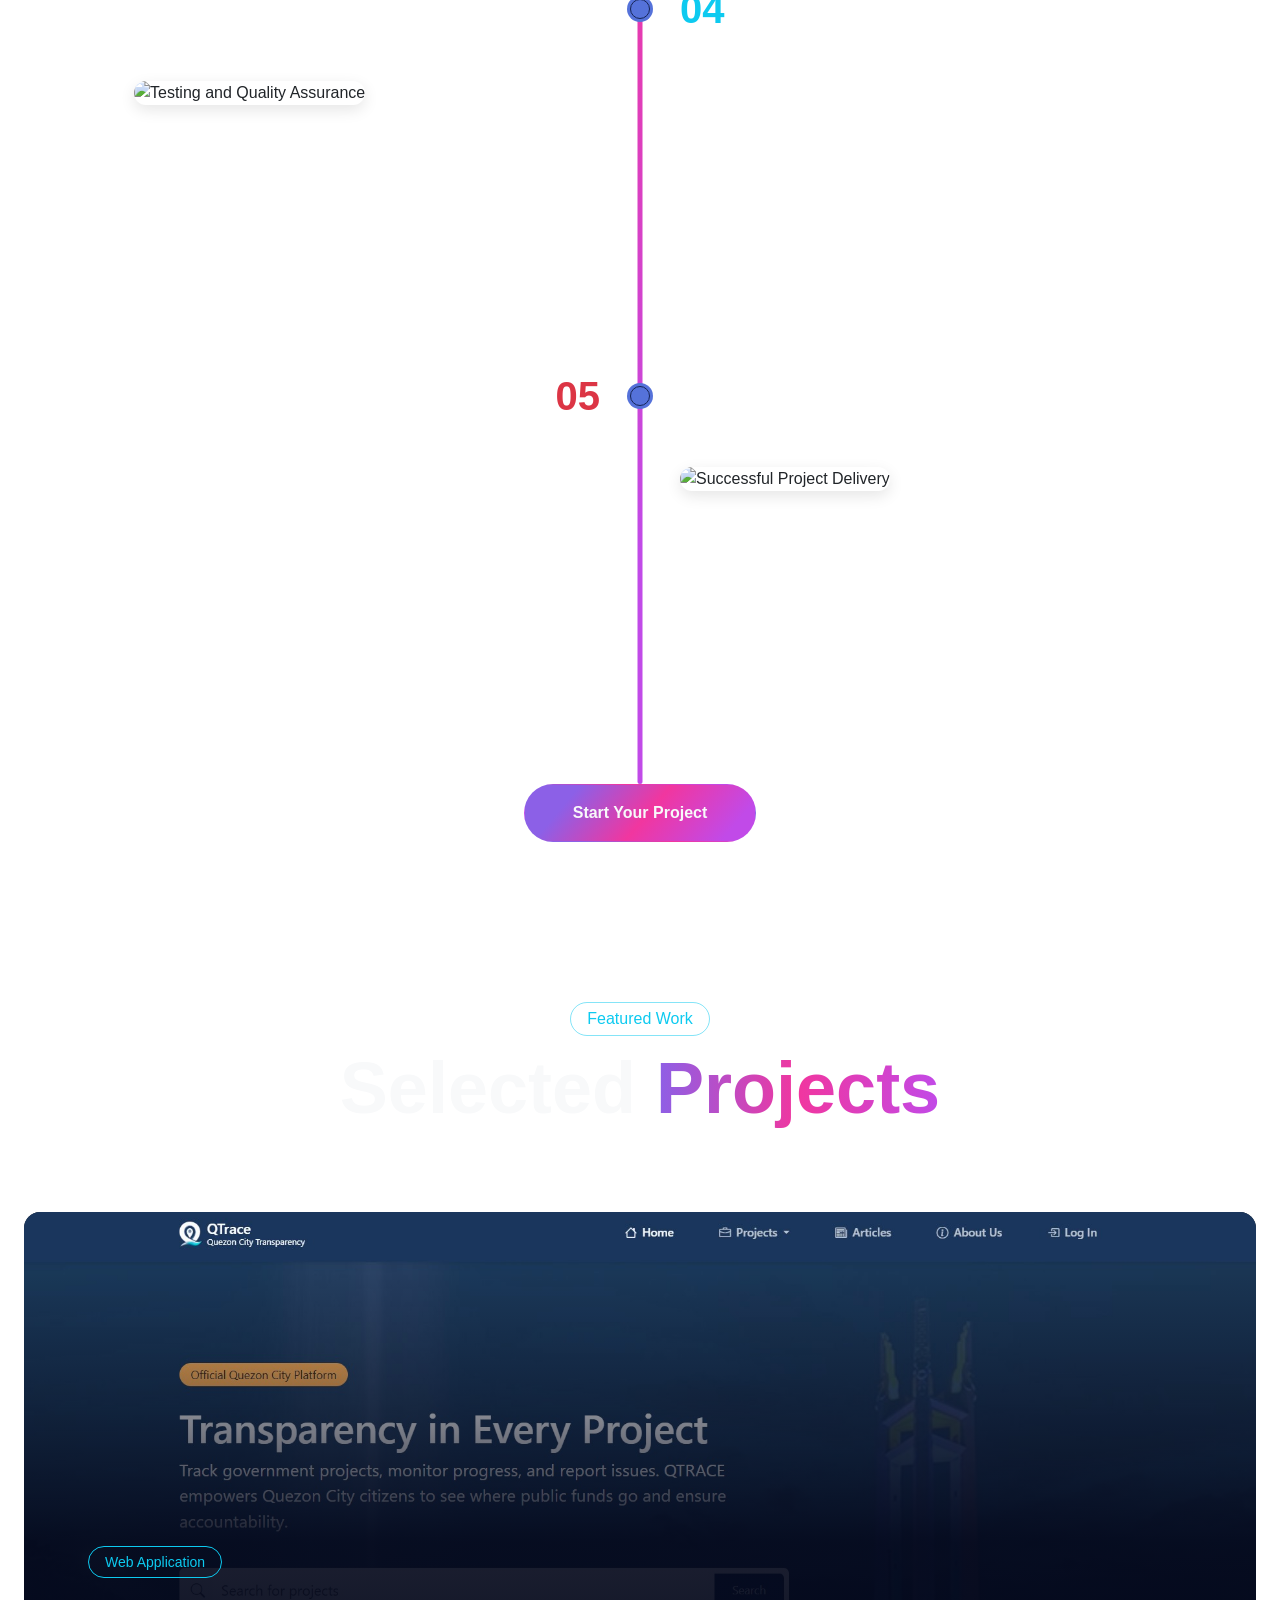
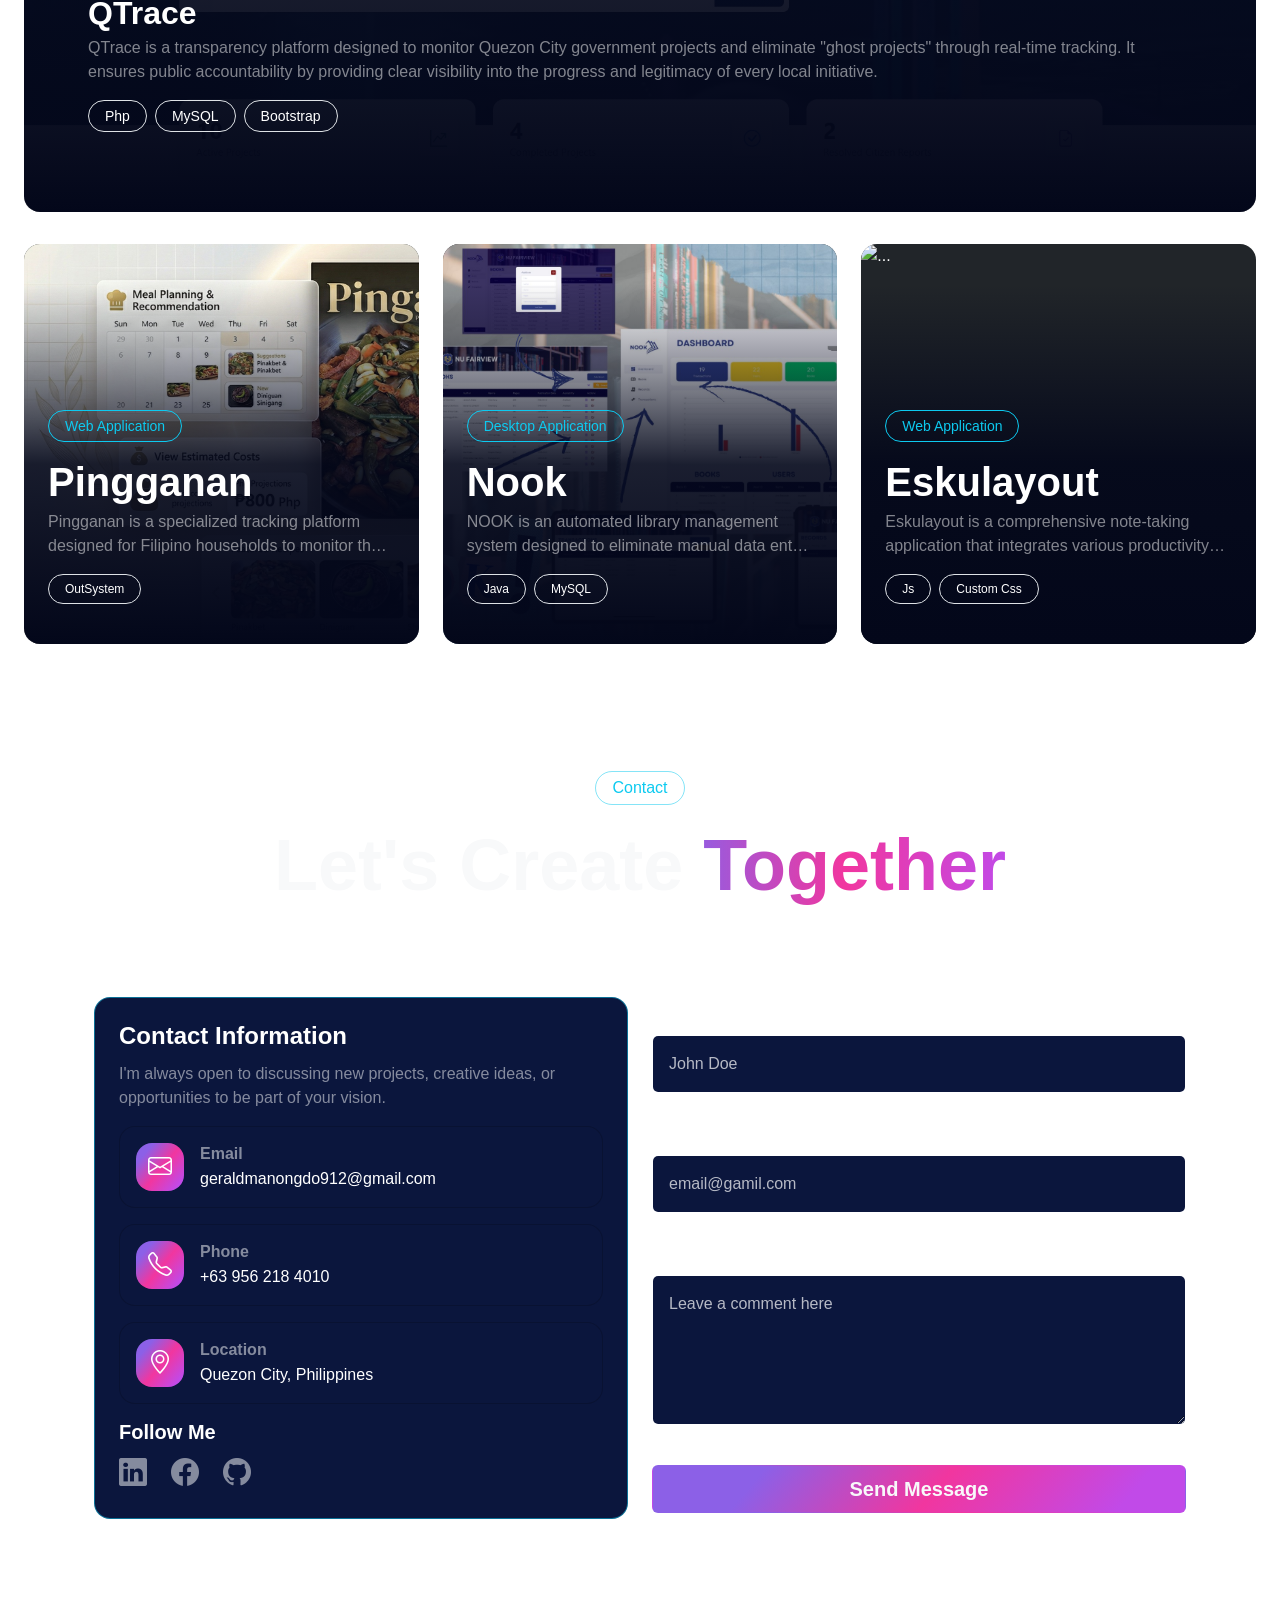
==== commit db35274b: "changing the image in about me" ====
--- a/home.html
+++ b/home.html
@@ -68,7 +68,7 @@
         <div class="container-lg p-0 d-flex justify-content-between align-items-center">
             
             <div class="d-flex justify-content-between align-items-center w-100 w-lg-auto p-3" id="headerNavBar">
-                <a class="navbar-brand text-gradient fw-bold fs-3 m-0" href="home.html">Confractus</a>
+                <a class="navbar-brand text-gradient fw-bold fs-3 m-0" href="index.html">Confractus</a>
 
                 <button class="navbar-toggler" type="button" data-bs-toggle="collapse" data-bs-target="#navbarScroll" aria-controls="navbarScroll" aria-expanded="false" aria-label="Toggle navigation">
                     <span class="navbar-toggler-icon"></span>
@@ -109,8 +109,8 @@
                 <p class="col-lg-7 col-sm-12 text-white-50 fs-5 fs-lg-4">I build web applications from scratch — clean front-ends, solid back-ends, and everything wired up properly in between.</p>
 
                 <div class="container d-flex justify-content-center align-items-center gap-4 my-5">
-                    <button class="  btn rounded-pill px-3 px-lg-5 btn-extend btn-shadow-gradient py-3 background-gradient text-light fw-bold" onclick="ScrollTo('#projects', 3500)">View Projects</button>
-                    <button class="btn btn-outline-light btn-extend rounded-pill px-3 px-lg-5  py-3 fw-bold" onclick="ScrollTo('#contactMe', 4500)"> Contact Me </button>
+                    <button class="  btn rounded-pill px-3 px-lg-5 btn-extend btn-shadow-gradient py-2 py-lg-3 background-gradient text-light fw-bold" onclick="ScrollTo('#projects', 3500)">View Projects</button>
+                    <button class="btn btn-outline-light btn-extend rounded-pill px-3 px-lg-5 py-2  py-lg-3 fw-bold" onclick="ScrollTo('#contactMe', 4500)"> Contact Me </button>
                 </div>
                 <div class="col-lg-9 col-sm-12 d-flex justify-content-between align-items-center my-4">
                 <div class="hover-moving-top">
@@ -130,13 +130,13 @@
         </div>
     </section>
 
-    <section class="container d-flex justify-content-center align-items-center" id="aboutMe" data-aos="fade-zoom-in" data-aos-easing="ease-in-back" data-aos-delay="100" data-aos-offset="0">
+    <section class="container d-flex justify-content-center align-items-center"  id="aboutMe" data-aos="fade-zoom-in" data-aos-easing="ease-in-back" data-aos-delay="100" data-aos-offset="0">
         <div class="d-flex flex-column justify-content-center align-items-center" >
             <div class="container d-flex justify-content-center align-items-center gap-5 flex-lg-row flex-column">
                 <div class="col-lg-6 col-sm-12 d-flex justify-content-center align-items-center position-relative bg-transparent rounded-4">
-                    <img src="images/gerald-manongdo-developer.jpg" alt="Profile Image" class="img-fluid rounded-4 shadow-lg opacity-75 " style="max-width: 100%; height: auto;">
-
-                    <div class="card w-75 bg-dark-blue rounded-3 d-flex flex-row align-items-center p-1  position-absolute bottom-0 start-50 translate-middle-x m-3 m-md-4 shadow">
+                    <div style="width: 100%; height: 700px" data-us-project="gkToSXbwNo1LH0Zk79FF" class="rounded-4"></div>
+
+                    <div class="card w-75 bg-dark-blue rounded-3 d-flex flex-row align-items-center p-1  position-absolute bottom-0 start-50 translate-middle-x m-3 m-md-4 shadow" style="z-index: 100000000;">
                         <p class="fs-5 fw-medium text-white-50 d-flex align-items-center m-0 gap-2 ms-3"><span class="fs-1 text-success">•</span> Currently Available</p>
                     </div>
                 </div>
@@ -165,7 +165,7 @@
         </span>
 
         <h2 class="display-2 mb-2 fw-bold text-light lh-1 text-center">Skills &<span class="text-gradient"> Technologies</span></h2>
-        <p class=" text-white-50 fs-5 text-center">A comprehensive toolkit for creating exceptional digital experiences</p>
+        <p class=" text-white-50 fs-6 fs-lg-5 text-center">A comprehensive toolkit for creating exceptional digital experiences</p>
 
         <div class="container my-4">
             <div class="row g-4">
@@ -260,7 +260,7 @@
         </span>
 
         <h2 class="display-2 mb-2 fw-bold text-light lh-1 text-center">Why Work <span class="text-gradient"> With Me</span></h2>
-        <p class=" text-white-50 fs-5 text-center">Real commitment, transparent process, and results you can rely on</p>
+        <p class=" text-white-50 fs-6 fs-lg-5 text-center">Real commitment, transparent process, and results you can rely on</p>
 
         <div class="container my-4 d-flex flex-column justify-content-center align-items-center gap-4">
             <div class="card container bg-dark-blue hover-border text-white rounded-4 p-3 w-100"  data-aos="fade-up-right">
@@ -335,7 +335,7 @@
         </span>
 
         <h2 class="display-2 mb-2 fw-bold text-light lh-1 text-center">What I Can Build <span class="text-gradient"> For You</span></h2>
-        <p class=" text-white-50 fs-5 text-center">Full-stack development services from front-end to back-end and everything in between</p>
+        <p class=" text-white-50 fs-6 fs-lg-5 text-center">Full-stack development services from front-end to back-end and everything in between</p>
 
         <div class="container my-4">
             <div class="row g-4">
@@ -408,7 +408,7 @@
         </span>
 
         <h2 class="display-2 mb-2 fw-bold text-light lh-1">How I <span class="text-gradient"> Work</span></h2>
-        <p class=" text-white-50 fs-5 text-center">I keep projects simple on your end so you're not managing confusion</p>
+        <p class=" text-white-50 fs-6 fs-lg-5 text-center">I keep projects simple on your end so you're not managing confusion</p>
 
         <div class="container">
             <div class="timeline">
@@ -490,7 +490,7 @@
         </span>
 
         <h2 class="display-2 mb-2 fw-bold text-light lh-1">Selected <span class="text-gradient"> Projects</span></h2>
-        <p class=" text-white-50 fs-5 text-center">Real projects that solve real problems. Each one built with attention to detail and a focus on results.</p>
+        <p class=" text-white-50 fs-6 fs-lg-5 text-center">Real projects that solve real problems. Each one built with attention to detail and a focus on results.</p>
 
         <div class="container-fluid my-4 w-100 mx-4 mx-sm-0 " style="max-width: 120rem;">
             <div class="row">
@@ -502,11 +502,11 @@
                             <div class="p-lg-5 p-2">
                                 <div class="d-flex gap-2">
                                     <span class="badge rounded-pill border border-info p-2 px-3 py-2 d-flex align-items-center gap-2 hover-enlarge mb-3 w-auto">
-                                        <span class="fw-normal text-info fs-6">Web Application</span>
-                                    </span>
-                                </div>
-                                <h2 class="card-title display-5 fw-bold mb-1">QTrace</h2>
-                                <p class="card-text fs-6 fs-lg-5 text-white-50 line-clamp-2" style="max-height: 5.5em; line-clamp-2" style="max-height: 5.5em;">QTrace is a transparency platform designed to monitor Quezon City government projects and eliminate "ghost projects" through real-time tracking. It ensures public accountability by providing clear visibility into the progress and legitimacy of every local initiative.</p>
+                                        <span class="fw-normal text-info fs-7 fs-lg-6">Web Application</span>
+                                    </span>
+                                </div>
+                                <h2 class="card-title fs-sm-1 display-lg-5 fw-bold mb-1">QTrace</h2>
+                                <p class="card-text fs-6 fs-lg-5 text-white-50 line-clamp-2" style="max-height: 5.5em;">QTrace is a transparency platform designed to monitor Quezon City government projects and eliminate "ghost projects" through real-time tracking. It ensures public accountability by providing clear visibility into the progress and legitimacy of every local initiative.</p>
                                 <div class="d-flex gap-2">
                                     <span class="badge rounded-pill border border-opacity-50 p-2 px-3 py-2 d-flex align-items-center gap-2 hover-enlarge mb-3">
                                         <span class="fw-normal fs-7">Php</span>
@@ -531,7 +531,7 @@
                             <div class="p-2">
                                 <div class="d-flex gap-2">
                                     <span class="badge rounded-pill border border-info p-2 px-3 py-2 d-flex align-items-center gap-2 hover-enlarge mb-3 w-auto">
-                                        <span class="fw-normal text-info fs-6">Web Application</span>
+                                        <span class="fw-normal text-info fs-7 fs-lg-6">Web Application</span>
                                     </span>
                                 </div>
                                 <h2 class="card-title fs-1 fw-bold mb-1">Pingganan</h2>
@@ -553,7 +553,7 @@
                             <div class="p-2">
                                 <div class="d-flex gap-2">
                                     <span class="badge rounded-pill border border-info p-2 px-3 py-2 d-flex align-items-center gap-2 hover-enlarge mb-3 w-auto">
-                                        <span class="fw-normal text-info fs-6">Desktop Application</span>
+                                        <span class="fw-normal text-info fs-7 fs-lg-6">Desktop Application</span>
                                     </span>
                                 </div>
                                 <h2 class="card-title fs-1 fw-bold mb-1">Nook</h2>
@@ -578,7 +578,7 @@
                             <div class="p-2">
                                 <div class="d-flex gap-2">
                                     <span class="badge rounded-pill border border-info p-2 px-3 py-2 d-flex align-items-center gap-2 hover-enlarge mb-3 w-auto">
-                                        <span class="fw-normal text-info fs-6">Web Application</span>
+                                        <span class="fw-normal text-info fs-7 fs-lg-6">Web Application</span>
                                     </span>
                                 </div>
                                 <h2 class="card-title fs-1 fw-bold mb-1">Eskulayout</h2>
@@ -602,13 +602,14 @@
         </div>
     </section>
 
-    <section class="container d-flex flex-column justify-content-center align-items-center" id="contactMe" data-aos="fade-zoom-in" data-aos-easing="ease-in-back" data-aos-delay="100" data-aos-offset="0">
+    <section class="container d-flex flex-column justify-content-center align-items-center " id="contactMe" data-aos="fade-zoom-in" data-aos-easing="ease-in-back" data-aos-delay="100" data-aos-offset="0">
         <span class="badge rounded-pill border border-info p-2 border-opacity-50 px-3 py-2 d-flex align-items-center gap-2 hover-enlarge mb-4">
             <span class="fw-normal text-info fs-6">Contact</span>
         </span>
 
-        <h2 class="display-2 mb-2 fw-bold text-light lh-1">Let's Create<span class="text-gradient"> Together</span></h2>
-        <p class=" text-white-50 fs-5">Have a project in mind? Let's discuss how we can bring your vision to life.</p>
+        
+        <h2 class="display-2 mb-2 fw-bold text-light lh-1 text-center">Let's Create<span class="text-gradient"> Together</span></h2>
+        <p class=" text-white-50 fs-6 fs-lg-5 text-center">Have a project in mind? Let's discuss how we can bring your vision to life.</p>
 
         <div class="container my-5">
             <div class="row g-4">
@@ -720,6 +721,8 @@
     <script src="https://cdn.jsdelivr.net/npm/bootstrap@5.3.2/dist/js/bootstrap.bundle.min.js"></script>
     <script src="js/smoothScroll.js"></script>
     <script src="js/projectNavigation.js"></script>
+<script type="text/javascript">!function(){var u=window.UnicornStudio;if(u&&u.init){if(document.readyState==="loading"){document.addEventListener("DOMContentLoaded",function(){u.init()})}else{u.init()}}else{window.UnicornStudio={isInitialized:!1};var i=document.createElement("script");i.src="https://cdn.jsdelivr.net/gh/hiunicornstudio/unicornstudio.js@v2.1.3/dist/unicornStudio.umd.js",i.onload=function(){if(document.readyState==="loading"){document.addEventListener("DOMContentLoaded",function(){UnicornStudio.init()})}else{UnicornStudio.init()}},(document.head||document.body).appendChild(i)}}();</script>
+
     
 
 </body>
